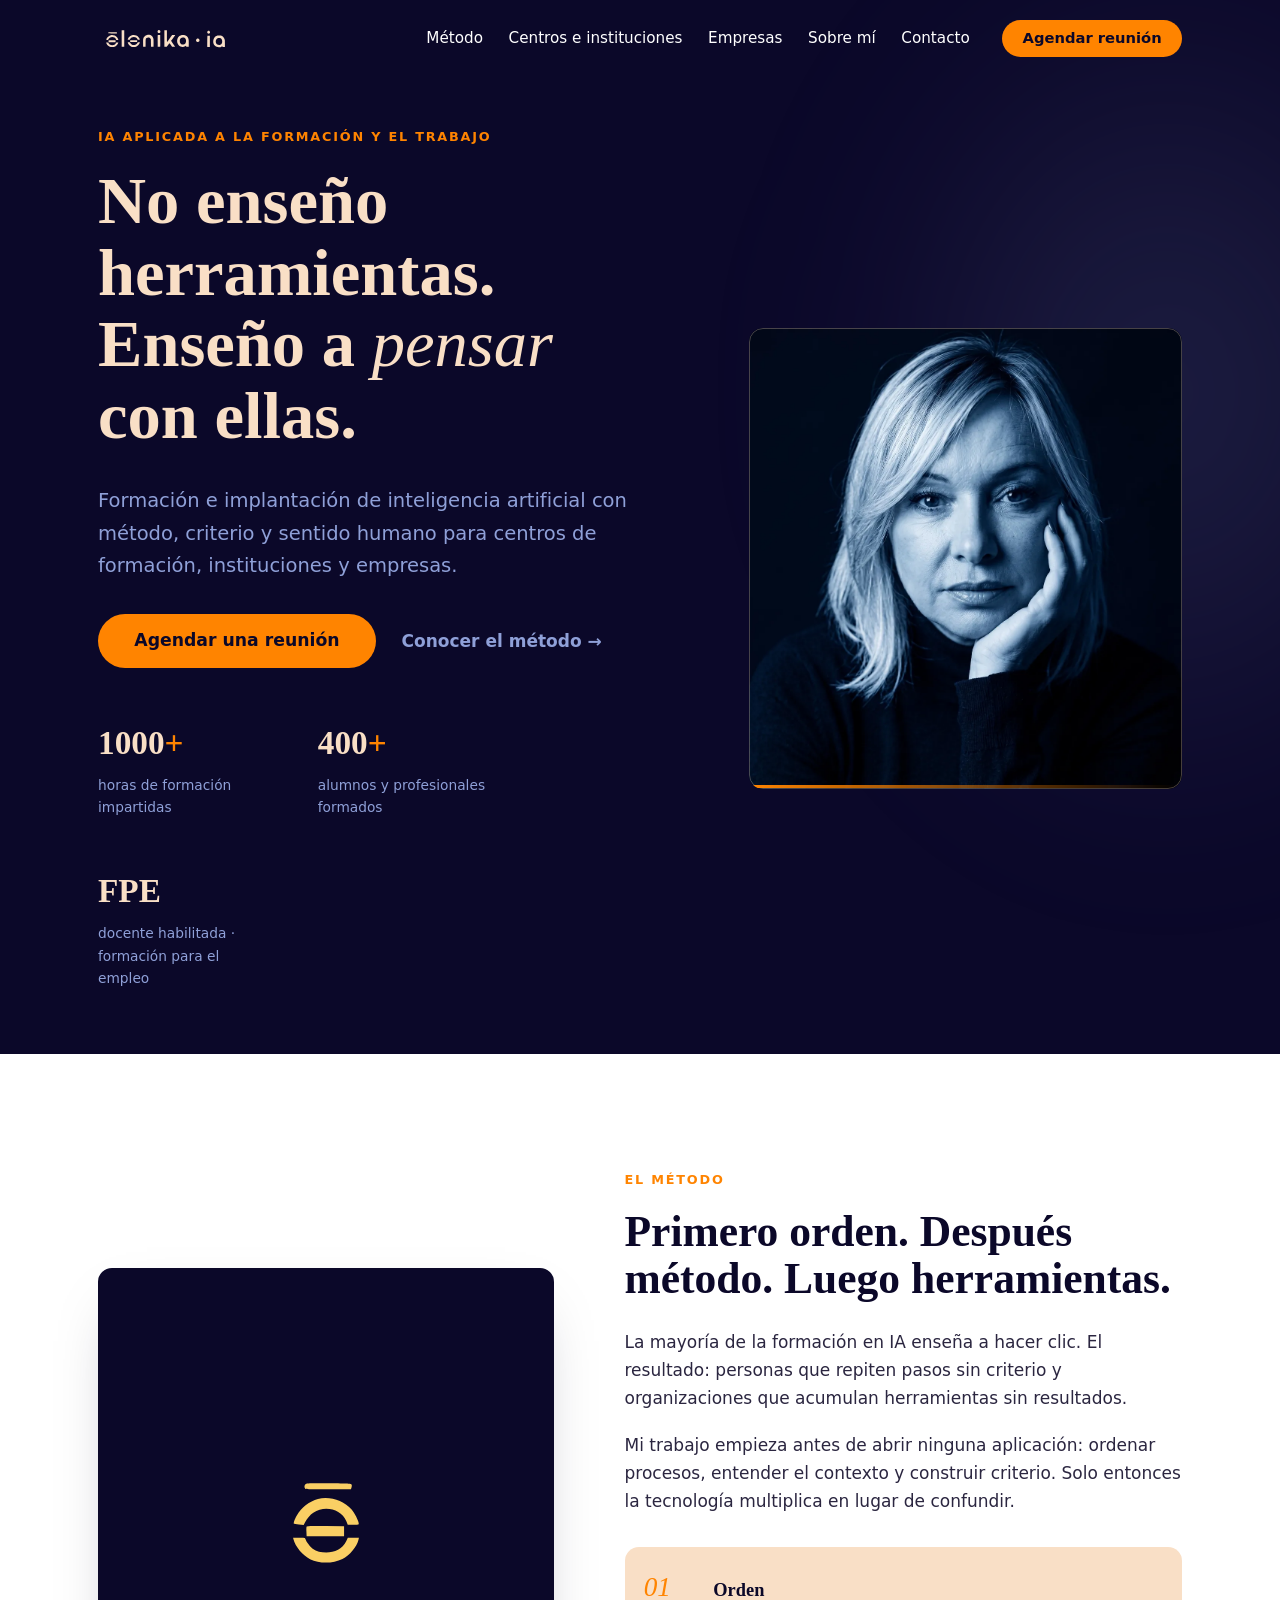
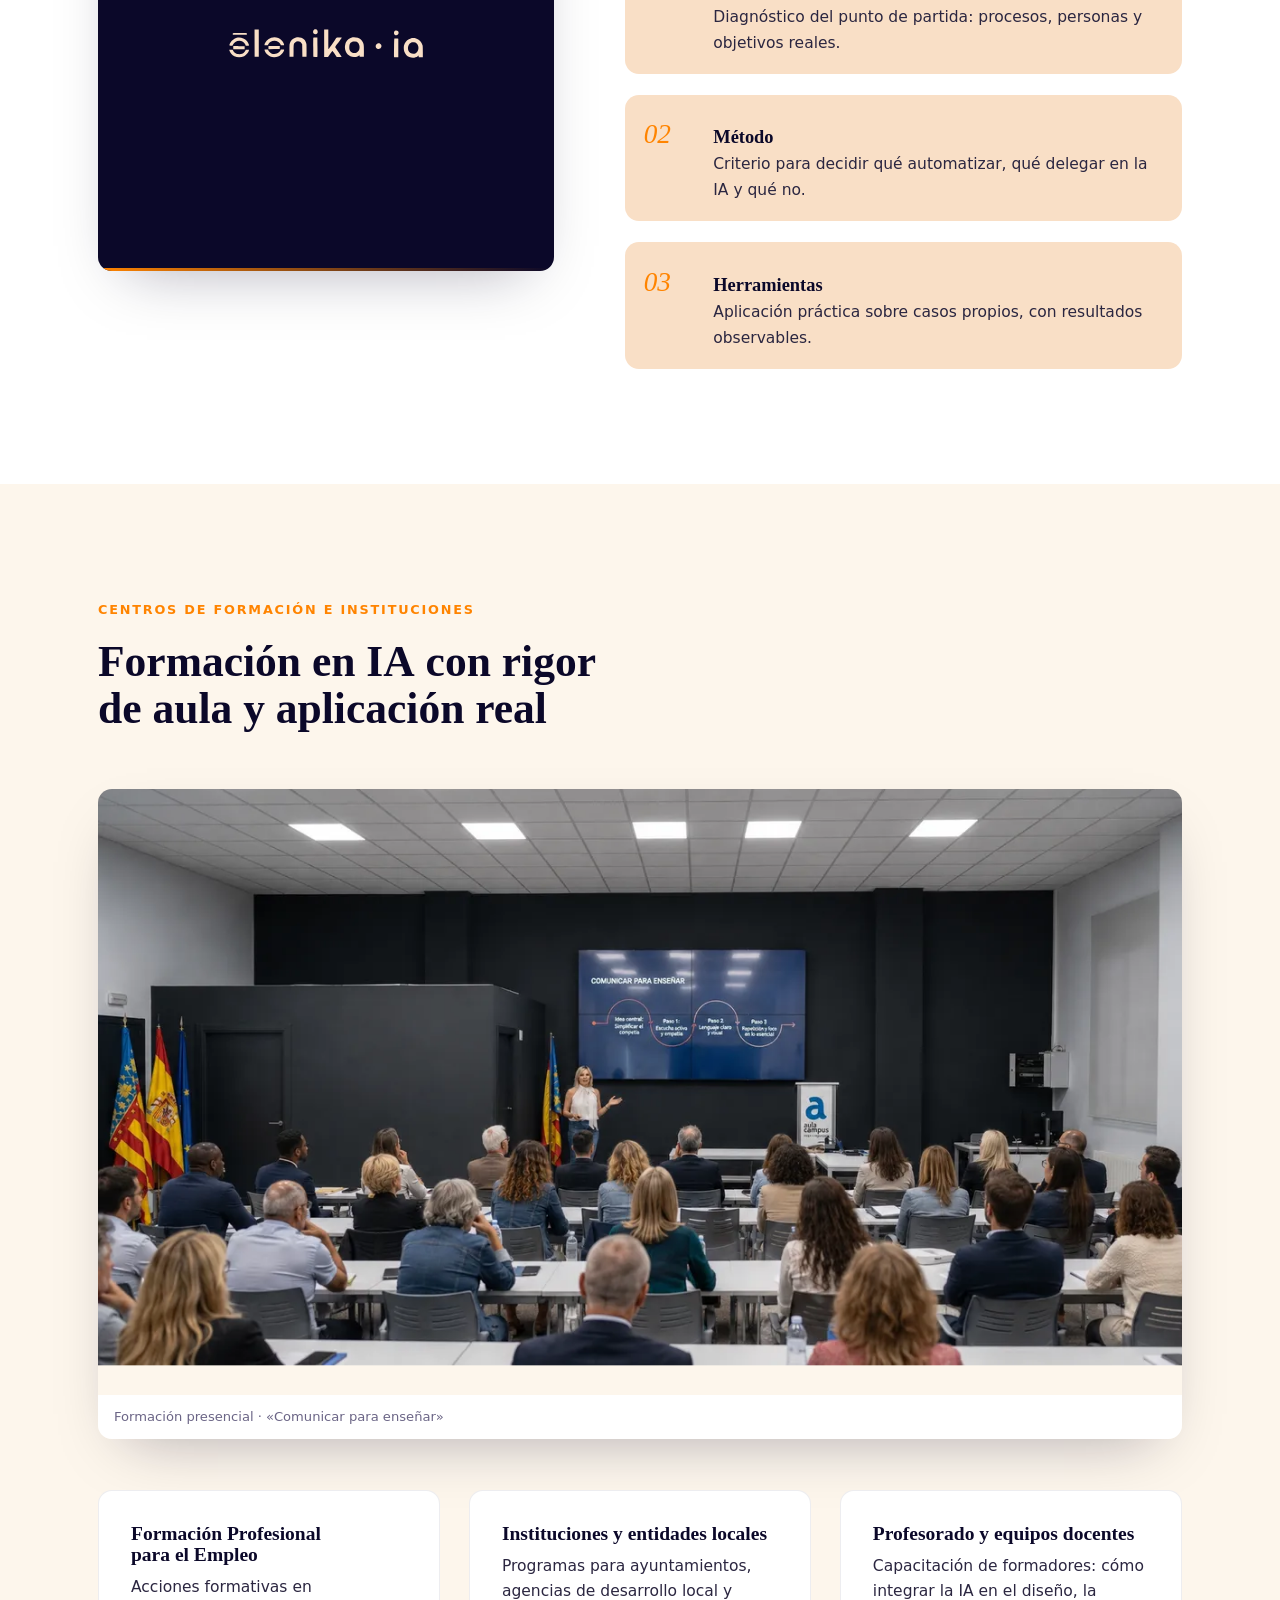
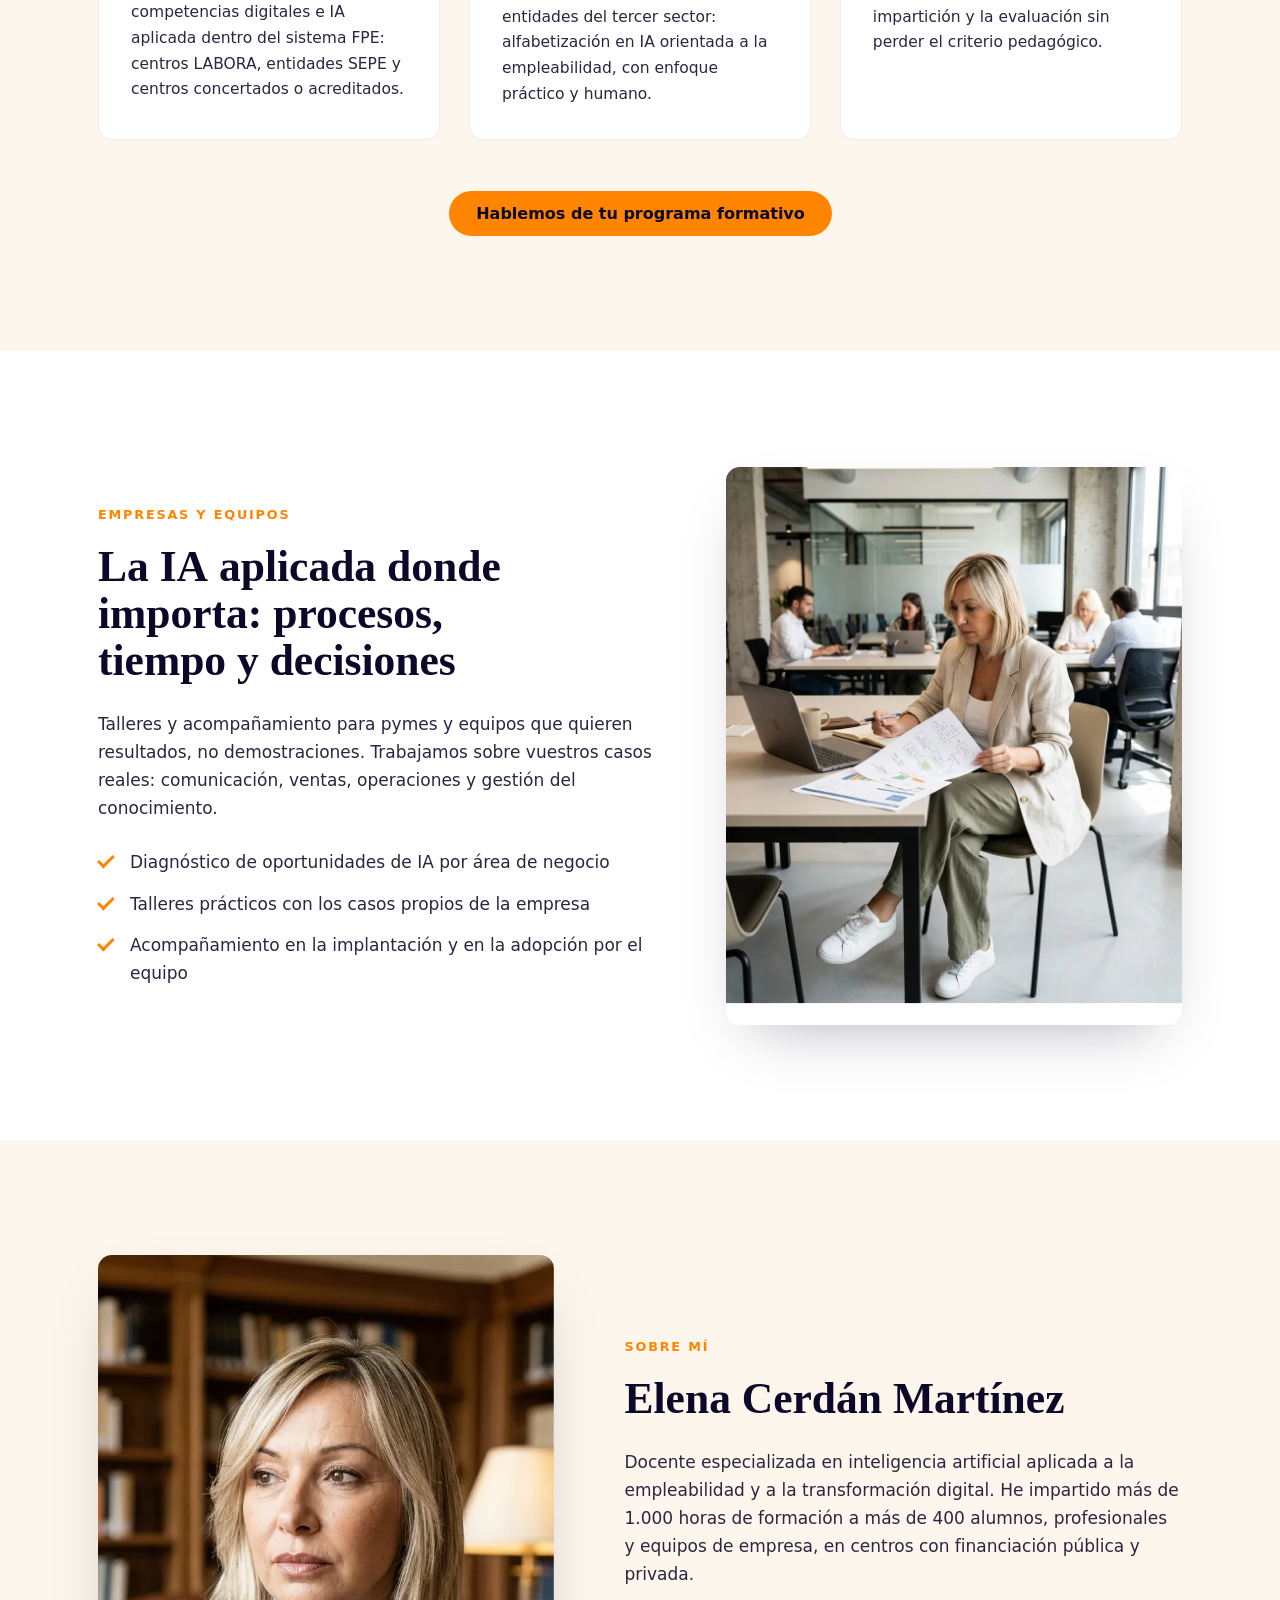
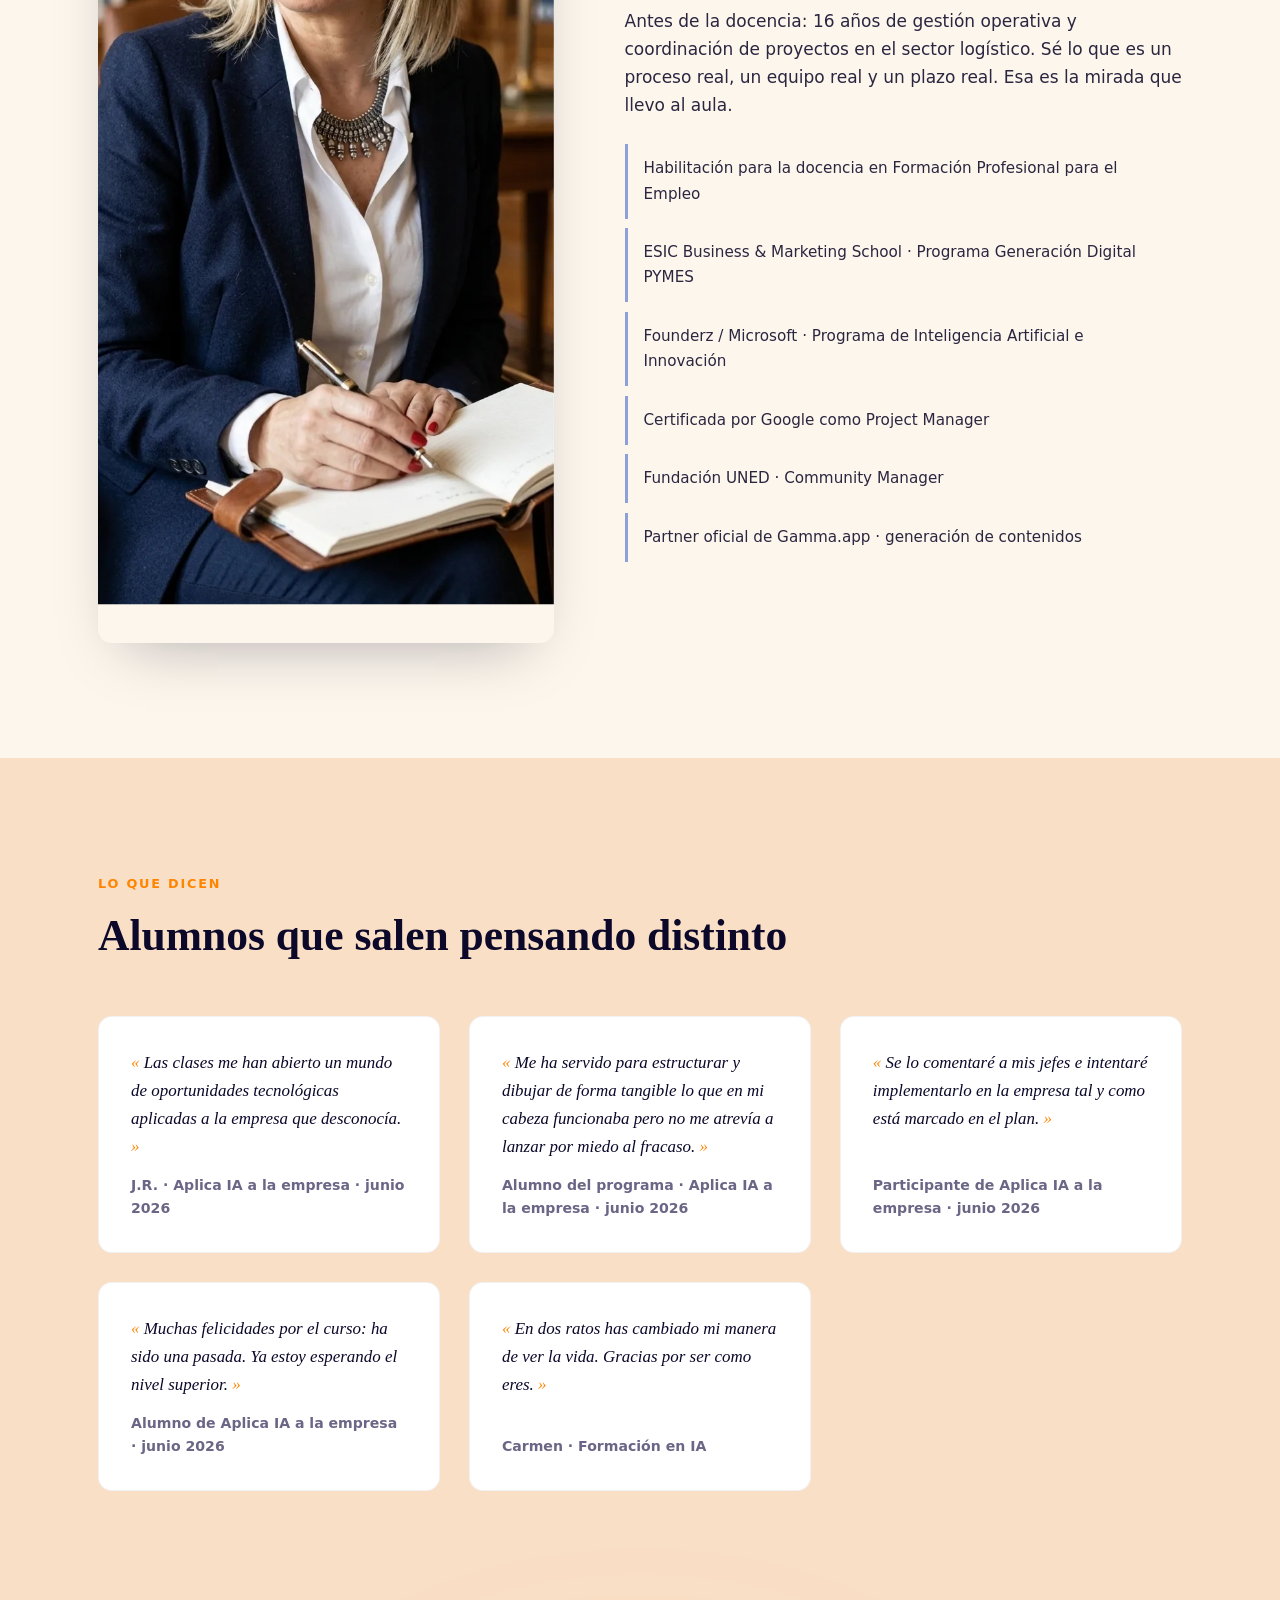
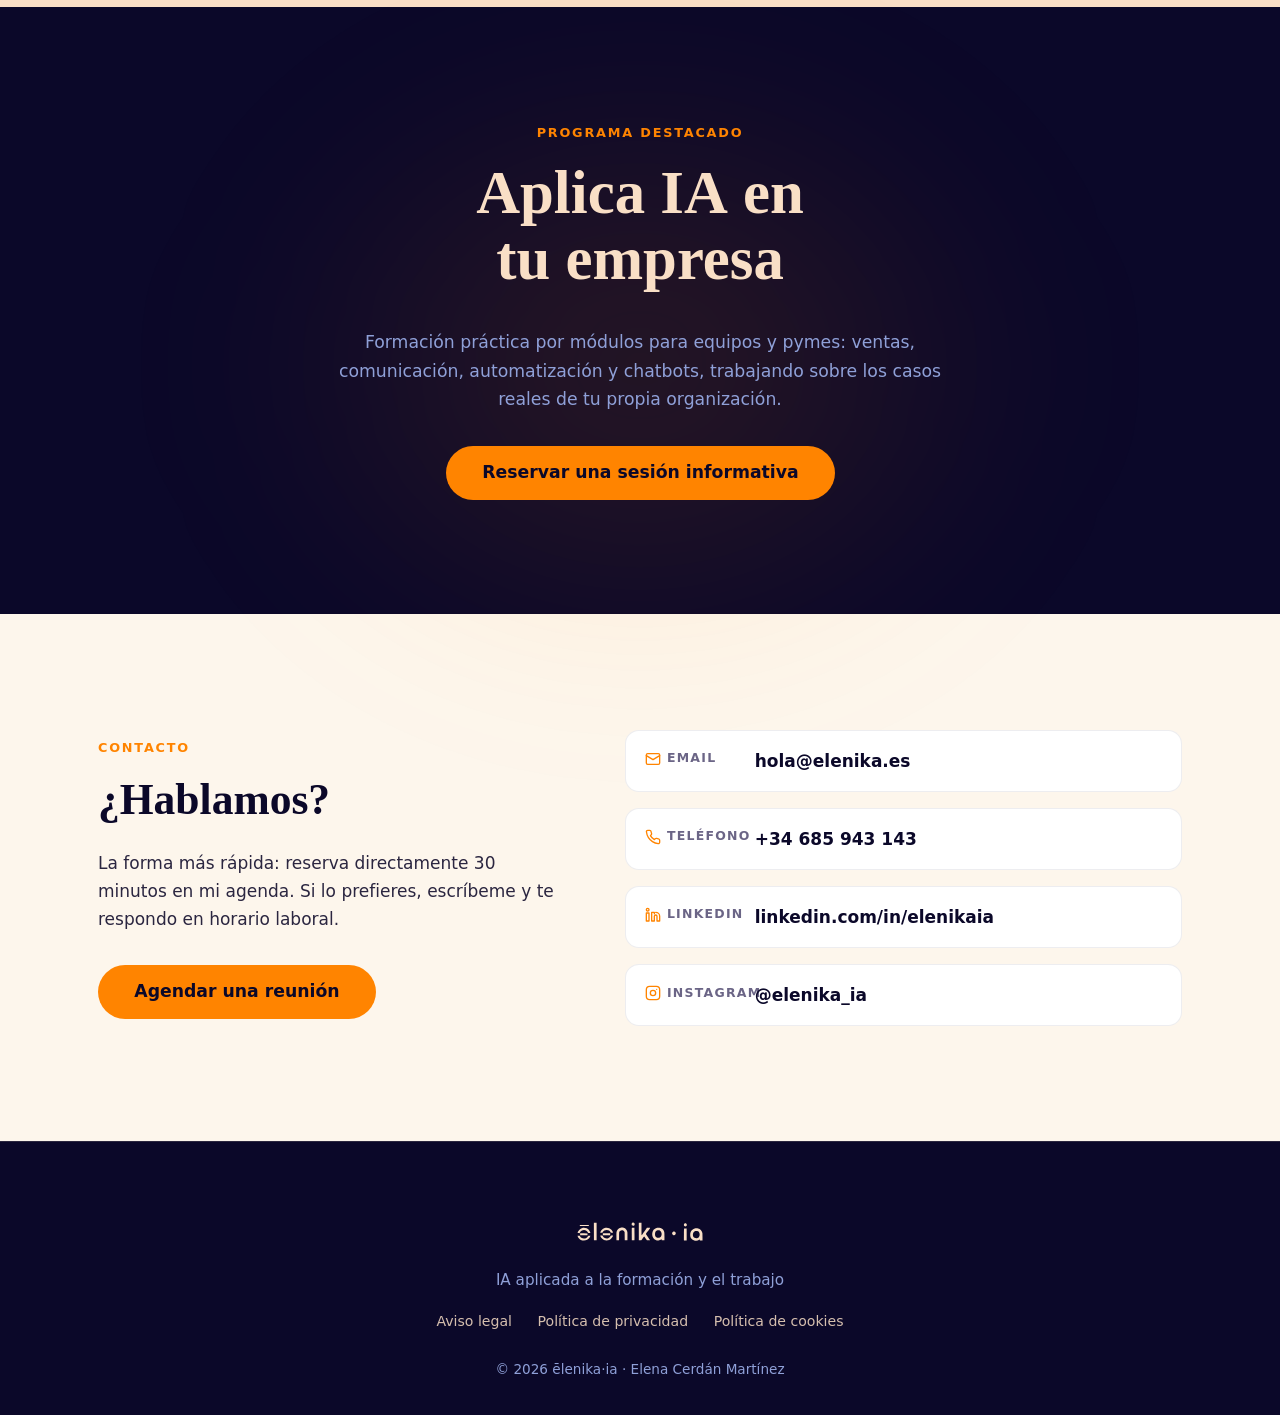
==== index.html @ e146d29f "Web ēlenika·ia v1.0 — one-page + legales, lista para GitHub Pages Co-Authored-By: Claude Fable 5 <no" ====
<!DOCTYPE html>
<html lang="es">
<head>
  <meta charset="UTF-8">
  <meta name="viewport" content="width=device-width, initial-scale=1.0">
  <title>ēlenika·ia · IA aplicada a la formación y el trabajo</title>
  <meta name="description" content="No enseño herramientas. Enseño a pensar con ellas. Formación e implantación de inteligencia artificial para centros de formación, instituciones y empresas. Elena Cerdán Martínez: +1.000 horas impartidas, +400 alumnos.">
  <link rel="icon" type="image/svg+xml" href="assets/img/favicon.svg">
  <link rel="stylesheet" href="styles.css?v=20260707">
  <meta property="og:title" content="ēlenika·ia · IA aplicada a la formación y el trabajo">
  <meta property="og:description" content="No enseño herramientas. Enseño a pensar con ellas. Formación en IA para centros, instituciones y empresas.">
  <meta property="og:type" content="website">
  <meta property="og:url" content="https://elenika.es/">
  <meta property="og:image" content="https://elenika.es/assets/img/elenika10.webp">
  <meta property="og:locale" content="es_ES">
</head>
<body>

  <!-- Splash -->
  <div class="splash" data-splash aria-hidden="true">
    <img src="assets/img/favicon.svg" alt="" class="splash-mark" width="72" height="72">
  </div>

  <!-- Nav -->
  <header class="nav" data-nav>
    <div class="nav-inner">
      <a href="#inicio" class="nav-logo" aria-label="ēlenika·ia — inicio">
        <img src="assets/img/logo_digital_sin_tagline.svg" alt="ēlenika·ia" class="nav-logo-dark" width="146" height="37">
        <img src="assets/img/logo_premium_sin_tagline.svg" alt="" class="nav-logo-light" width="146" height="37" aria-hidden="true">
      </a>
      <nav class="nav-links" data-nav-links aria-label="Navegación principal">
        <a href="#metodo">Método</a>
        <a href="#centros">Centros e instituciones</a>
        <a href="#empresas">Empresas</a>
        <a href="#sobre-mi">Sobre mí</a>
        <a href="#contacto">Contacto</a>
      </nav>
      <a href="https://calendly.com/hola-elenika/30min" target="_blank" rel="noopener" class="btn btn-primary nav-cta" data-magnetic>Agendar reunión</a>
      <button class="nav-burger" data-burger aria-label="Abrir menú" aria-expanded="false">
        <span></span><span></span>
      </button>
    </div>
  </header>

  <main id="inicio">

    <!-- ============ HERO ============ -->
    <section class="hero" data-theme-dark>
      <div class="hero-inner">
        <div class="hero-copy">
          <p class="kicker reveal">IA aplicada a la formación y el trabajo</p>
          <h1 class="hero-title" data-split="words">No enseño herramientas.<br>Enseño a <em>pensar</em> con ellas.</h1>
          <p class="hero-sub reveal">Formación e implantación de inteligencia artificial con método, criterio y sentido humano para centros de formación, instituciones y empresas.</p>
          <div class="hero-actions reveal">
            <a href="https://calendly.com/hola-elenika/30min" target="_blank" rel="noopener" class="btn btn-primary btn-lg" data-magnetic>Agendar una reunión</a>
            <a href="#metodo" class="link-arrow">Conocer el método</a>
          </div>
          <dl class="hero-stats reveal">
            <div><dt data-count="1000">0</dt><dd>horas de formación impartidas</dd></div>
            <div><dt data-count="400">0</dt><dd>alumnos y profesionales formados</dd></div>
            <div><dt>FPE</dt><dd>docente habilitada · formación para el empleo</dd></div>
          </dl>
        </div>
        <figure class="hero-figure" data-parallax="0.12">
          <img src="assets/img/elenika10.webp" alt="Elena Cerdán Martínez, docente de inteligencia artificial aplicada" width="1200" height="1276" fetchpriority="high">
          <span class="hero-ring" aria-hidden="true"></span>
        </figure>
      </div>
    </section>

    <!-- ============ MÉTODO ============ -->
    <section class="section section-metodo" id="metodo">
      <div class="container grid-2">
        <figure class="figure-editorial brand-panel reveal" aria-hidden="true">
          <img src="assets/img/favicon.svg" alt="" class="brand-panel-mark" width="120" height="120" loading="lazy">
          <img src="assets/img/logo_premium_sin_tagline.svg" alt="" class="brand-panel-logo" width="220" height="55" loading="lazy">
        </figure>
        <div class="section-copy">
          <p class="kicker reveal">El método</p>
          <h2 class="reveal" data-split="words">Primero orden. Después método. Luego herramientas.</h2>
          <p class="reveal">La mayoría de la formación en IA enseña a hacer clic. El resultado: personas que repiten pasos sin criterio y organizaciones que acumulan herramientas sin resultados.</p>
          <p class="reveal">Mi trabajo empieza antes de abrir ninguna aplicación: ordenar procesos, entender el contexto y construir criterio. Solo entonces la tecnología multiplica en lugar de confundir.</p>
          <ol class="metodo-steps">
            <li class="reveal"><strong>Orden</strong><span>Diagnóstico del punto de partida: procesos, personas y objetivos reales.</span></li>
            <li class="reveal"><strong>Método</strong><span>Criterio para decidir qué automatizar, qué delegar en la IA y qué no.</span></li>
            <li class="reveal"><strong>Herramientas</strong><span>Aplicación práctica sobre casos propios, con resultados observables.</span></li>
          </ol>
        </div>
      </div>
    </section>

    <!-- ============ CENTROS E INSTITUCIONES ============ -->
    <section class="section section-centros" id="centros">
      <div class="container">
        <div class="section-head">
          <p class="kicker reveal">Centros de formación e instituciones</p>
          <h2 class="reveal" data-split="words">Formación en IA con rigor de aula y aplicación real</h2>
        </div>
        <figure class="figure-wide reveal" data-parallax="0.1">
          <img src="assets/img/elenika11.webp" alt="Elena Cerdán impartiendo la sesión «Comunicar para enseñar» ante un grupo de profesionales en el aula" width="1200" height="670" loading="lazy">
          <figcaption>Formación presencial · «Comunicar para enseñar»</figcaption>
        </figure>
        <div class="cards-3">
          <article class="card reveal">
            <h3>Formación Profesional para el Empleo</h3>
            <p>Acciones formativas en competencias digitales e IA aplicada dentro del sistema FPE: centros LABORA, entidades SEPE y centros concertados o acreditados.</p>
          </article>
          <article class="card reveal">
            <h3>Instituciones y entidades locales</h3>
            <p>Programas para ayuntamientos, agencias de desarrollo local y entidades del tercer sector: alfabetización en IA orientada a la empleabilidad, con enfoque práctico y humano.</p>
          </article>
          <article class="card reveal">
            <h3>Profesorado y equipos docentes</h3>
            <p>Capacitación de formadores: cómo integrar la IA en el diseño, la impartición y la evaluación sin perder el criterio pedagógico.</p>
          </article>
        </div>
        <p class="section-cta reveal"><a href="https://calendly.com/hola-elenika/30min" target="_blank" rel="noopener" class="btn btn-primary" data-magnetic>Hablemos de tu programa formativo</a></p>
      </div>
    </section>

    <!-- ============ EMPRESAS ============ -->
    <section class="section section-empresas" id="empresas">
      <div class="container grid-2 grid-2--reverse">
        <figure class="figure-editorial reveal" data-parallax="0.08">
          <img src="assets/img/elenika9.webp" alt="Elena revisando diagramas de procesos en un espacio de trabajo compartido" width="928" height="1136" loading="lazy">
        </figure>
        <div class="section-copy">
          <p class="kicker reveal">Empresas y equipos</p>
          <h2 class="reveal" data-split="words">La IA aplicada donde importa: procesos, tiempo y decisiones</h2>
          <p class="reveal">Talleres y acompañamiento para pymes y equipos que quieren resultados, no demostraciones. Trabajamos sobre vuestros casos reales: comunicación, ventas, operaciones y gestión del conocimiento.</p>
          <ul class="checklist">
            <li class="reveal">Diagnóstico de oportunidades de IA por área de negocio</li>
            <li class="reveal">Talleres prácticos con los casos propios de la empresa</li>
            <li class="reveal">Acompañamiento en la implantación y en la adopción por el equipo</li>
          </ul>
        </div>
      </div>
    </section>

    <!-- ============ SOBRE MÍ ============ -->
    <section class="section section-sobre" id="sobre-mi">
      <div class="container grid-2">
        <figure class="figure-editorial reveal" data-parallax="0.08">
          <img src="assets/img/elenika7.webp" alt="Retrato de Elena Cerdán Martínez" width="704" height="1524" loading="lazy">
        </figure>
        <div class="section-copy">
          <p class="kicker reveal">Sobre mí</p>
          <h2 class="reveal" data-split="words">Elena Cerdán Martínez</h2>
          <p class="reveal">Docente especializada en inteligencia artificial aplicada a la empleabilidad y a la transformación digital. He impartido más de 1.000 horas de formación a más de 400 alumnos, profesionales y equipos de empresa, en centros con financiación pública y privada.</p>
          <p class="reveal">Antes de la docencia: 16 años de gestión operativa y coordinación de proyectos en el sector logístico. Sé lo que es un proceso real, un equipo real y un plazo real. Esa es la mirada que llevo al aula.</p>
          <ul class="credentials">
            <li class="reveal">Habilitación para la docencia en Formación Profesional para el Empleo</li>
            <li class="reveal">ESIC Business & Marketing School · Programa Generación Digital PYMES</li>
            <li class="reveal">Founderz / Microsoft · Programa de Inteligencia Artificial e Innovación</li>
            <li class="reveal">Certificada por Google como Project Manager</li>
            <li class="reveal">Fundación UNED · Community Manager</li>
            <li class="reveal">Partner oficial de Gamma.app · generación de contenidos</li>
          </ul>
        </div>
      </div>
    </section>

    <!-- ============ TESTIMONIOS ============ -->
    <section class="section section-testimonios" id="testimonios">
      <div class="container">
        <div class="section-head">
          <p class="kicker reveal">Lo que dicen</p>
          <h2 class="reveal" data-split="words">Alumnos que salen pensando distinto</h2>
        </div>
        <div class="cards-3 testimonios">
          <blockquote class="card testimonio reveal">
            <p>Las clases me han abierto un mundo de oportunidades tecnológicas aplicadas a la empresa que desconocía.</p>
            <footer>J.R. · Aplica IA a la empresa · junio 2026</footer>
          </blockquote>
          <blockquote class="card testimonio reveal">
            <p>Me ha servido para estructurar y dibujar de forma tangible lo que en mi cabeza funcionaba pero no me atrevía a lanzar por miedo al fracaso.</p>
            <footer>Alumno del programa · Aplica IA a la empresa · junio 2026</footer>
          </blockquote>
          <blockquote class="card testimonio reveal">
            <p>Se lo comentaré a mis jefes e intentaré implementarlo en la empresa tal y como está marcado en el plan.</p>
            <footer>Participante de Aplica IA a la empresa · junio 2026</footer>
          </blockquote>
          <blockquote class="card testimonio reveal">
            <p>Muchas felicidades por el curso: ha sido una pasada. Ya estoy esperando el nivel superior.</p>
            <footer>Alumno de Aplica IA a la empresa · junio 2026</footer>
          </blockquote>
          <blockquote class="card testimonio reveal">
            <p>En dos ratos has cambiado mi manera de ver la vida. Gracias por ser como eres.</p>
            <footer>Carmen · Formación en IA</footer>
          </blockquote>
        </div>
      </div>
    </section>

    <!-- ============ PROGRAMA DESTACADO ============ -->
    <section class="section section-programa" data-theme-dark id="programa">
      <div class="container">
        <p class="kicker reveal">Programa destacado</p>
        <h2 class="programa-title reveal" data-split="words">Aplica IA en tu empresa</h2>
        <p class="programa-sub reveal">Formación práctica por módulos para equipos y pymes: ventas, comunicación, automatización y chatbots, trabajando sobre los casos reales de tu propia organización.</p>
        <div class="hero-actions reveal">
          <a href="https://calendly.com/hola-elenika/30min" target="_blank" rel="noopener" class="btn btn-primary btn-lg" data-magnetic>Reservar una sesión informativa</a>
        </div>
      </div>
    </section>

    <!-- ============ CONTACTO ============ -->
    <section class="section section-contacto" id="contacto">
      <div class="container grid-2">
        <div class="section-copy">
          <p class="kicker reveal">Contacto</p>
          <h2 class="reveal" data-split="words">¿Hablamos?</h2>
          <p class="reveal">La forma más rápida: reserva directamente 30 minutos en mi agenda. Si lo prefieres, escríbeme y te respondo en horario laboral.</p>
          <div class="hero-actions reveal">
            <a href="https://calendly.com/hola-elenika/30min" target="_blank" rel="noopener" class="btn btn-primary btn-lg" data-magnetic>Agendar una reunión</a>
          </div>
        </div>
        <ul class="contact-list">
          <li class="reveal"><span><svg aria-hidden="true" viewBox="0 0 24 24" width="16" height="16" fill="none" stroke="currentColor" stroke-width="2" stroke-linecap="round" stroke-linejoin="round"><rect x="2" y="4" width="20" height="16" rx="2"/><path d="m22 7-10 6L2 7"/></svg>Email</span><a href="mailto:hola@elenika.es">hola@elenika.es</a></li>
          <li class="reveal"><span><svg aria-hidden="true" viewBox="0 0 24 24" width="16" height="16" fill="none" stroke="currentColor" stroke-width="2" stroke-linecap="round" stroke-linejoin="round"><path d="M22 16.92v3a2 2 0 0 1-2.18 2 19.79 19.79 0 0 1-8.63-3.07 19.5 19.5 0 0 1-6-6 19.79 19.79 0 0 1-3.07-8.67A2 2 0 0 1 4.11 2h3a2 2 0 0 1 2 1.72c.13.96.36 1.9.7 2.81a2 2 0 0 1-.45 2.11L8.09 9.91a16 16 0 0 0 6 6l1.27-1.27a2 2 0 0 1 2.11-.45c.91.34 1.85.57 2.81.7A2 2 0 0 1 22 16.92z"/></svg>Teléfono</span><a href="tel:+34685943143">+34 685 943 143</a></li>
          <li class="reveal"><span><svg aria-hidden="true" viewBox="0 0 24 24" width="16" height="16" fill="none" stroke="currentColor" stroke-width="2" stroke-linecap="round" stroke-linejoin="round"><path d="M16 8a6 6 0 0 1 6 6v7h-4v-7a2 2 0 0 0-4 0v7h-4V8h4v2"/><rect x="2" y="9" width="4" height="12"/><circle cx="4" cy="4" r="2"/></svg>LinkedIn</span><a href="https://www.linkedin.com/in/elenikaia" target="_blank" rel="noopener">linkedin.com/in/elenikaia</a></li>
          <li class="reveal"><span><svg aria-hidden="true" viewBox="0 0 24 24" width="16" height="16" fill="none" stroke="currentColor" stroke-width="2" stroke-linecap="round" stroke-linejoin="round"><rect x="2" y="2" width="20" height="20" rx="5"/><circle cx="12" cy="12" r="4"/><line x1="17.5" y1="6.5" x2="17.5" y2="6.5"/></svg>Instagram</span><a href="https://www.instagram.com/elenika_ia" target="_blank" rel="noopener">@elenika_ia</a></li>
        </ul>
      </div>
    </section>

  </main>

  <!-- Footer -->
  <footer class="footer" data-theme-dark>
    <div class="container footer-inner">
      <img src="assets/img/logo_premium_sin_tagline.svg" alt="ēlenika·ia" width="160" height="40" loading="lazy">
      <p class="footer-tagline">IA aplicada a la formación y el trabajo</p>
      <nav class="footer-legal" aria-label="Enlaces legales">
        <a href="legal/aviso-legal.html">Aviso legal</a>
        <a href="legal/privacidad.html">Política de privacidad</a>
        <a href="legal/cookies.html">Política de cookies</a>
      </nav>
      <p class="footer-copy">© 2026 ēlenika·ia · Elena Cerdán Martínez</p>
    </div>
  </footer>

  <script defer src="lib/gsap.min.js?v=20260707"></script>
  <script defer src="lib/ScrollTrigger.min.js?v=20260707"></script>
  <script defer src="main.js?v=20260707"></script>
</body>
</html>
---- styles.css ----
/* ============================================================
   ēlenika·ia — elenika.es
   Identidad según Manual de identidad visual v1.0 (julio 2026)
   ============================================================ */

/* ---------- Fuentes autoalojadas ---------- */
@font-face {
  font-family: "Fraunces";
  src: url("assets/fonts/fraunces.woff2") format("woff2");
  font-weight: 300 700;
  font-style: normal;
  font-display: swap;
}
@font-face {
  font-family: "Fraunces";
  src: url("assets/fonts/fraunces-italic.woff2") format("woff2");
  font-weight: 300 700;
  font-style: italic;
  font-display: swap;
}
@font-face {
  font-family: "DM Sans";
  src: url("assets/fonts/dmsans.woff2") format("woff2");
  font-weight: 400 700;
  font-style: normal;
  font-display: swap;
}
@font-face {
  font-family: "DM Sans";
  src: url("assets/fonts/dmsans-italic.woff2") format("woff2");
  font-weight: 400 500;
  font-style: italic;
  font-display: swap;
}

/* ---------- Tokens de marca ---------- */
:root {
  --naranja: #FF8400;
  --vista-bleu: #8FA0D8;
  --amande: #F9DFC6;
  --bleu-oxford: #0B0829;
  --blanco: #FFFFFF;

  /* Neutros derivados (tema claro — mismos que documentos Word) */
  --bg: #FDF6EC;
  --bg-card: #FFFFFF;
  --ink: #0B0829;
  --text: #2B2640;
  --text-2: #6B6586;

  --font-display: "Fraunces", Georgia, serif;
  --font-body: "DM Sans", Calibri, system-ui, sans-serif;

  --nav-h: 78px;
  --radius: 14px;
  --ease-out: cubic-bezier(0.22, 1, 0.36, 1);
  --container: 1180px;
}

[data-theme-dark] {
  --bg: var(--bleu-oxford);
  --bg-card: #14103a;
  --ink: var(--amande);
  --text: var(--blanco);
  --text-2: var(--vista-bleu);
}

/* ---------- Base ---------- */
*, *::before, *::after { box-sizing: border-box; }

html {
  overflow-x: clip;
  scroll-behavior: smooth;
  scroll-padding-top: calc(var(--nav-h) + 12px);
}
@media (prefers-reduced-motion: reduce) {
  html { scroll-behavior: auto; }
}

body {
  margin: 0;
  overflow-x: clip;
  background: var(--bg);
  color: var(--text);
  font-family: var(--font-body);
  font-size: 1.0625rem;
  line-height: 1.65;
  -webkit-font-smoothing: antialiased;
}

img { max-width: 100%; height: auto; display: block; }

h1, h2, h3 {
  font-family: var(--font-display);
  font-optical-sizing: auto;
  color: var(--ink);
  font-weight: 560;
  line-height: 1.08;
  margin: 0 0 0.6em;
  text-wrap: balance;
}
h1 em, h2 em { font-style: italic; font-weight: 540; }

p { margin: 0 0 1.1em; }
a { color: var(--naranja); text-decoration: none; }
a:hover { text-decoration: underline; text-underline-offset: 3px; }

.container {
  max-width: var(--container);
  margin-inline: auto;
  padding-inline: clamp(1.25rem, 4vw, 3rem);
}

/* ---------- Splash ---------- */
.splash {
  position: fixed; inset: 0; z-index: 200;
  display: grid; place-items: center;
  background: var(--bleu-oxford);
  transition: opacity 0.7s var(--ease-out), clip-path 0.9s var(--ease-out);
  clip-path: inset(0 0 0 0);
  /* Red de seguridad: se oculta sola a los 4,5 s aunque falle el JS */
  animation: splashSafety 0.01s 4.5s forwards;
}
.splash-mark {
  width: 72px; height: 72px;
  animation: splashPulse 1.6s var(--ease-out) infinite alternate;
  filter: invert(92%) sepia(14%) saturate(628%) hue-rotate(322deg) brightness(103%) contrast(96%);
}
.splash.is-out { opacity: 0; pointer-events: none; clip-path: inset(0 0 100% 0); }
@keyframes splashSafety { to { opacity: 0; pointer-events: none; clip-path: inset(0 0 100% 0); } }
@keyframes splashPulse { from { transform: scale(1); opacity: 0.85; } to { transform: scale(1.08); opacity: 1; } }

/* ---------- Nav ---------- */
.nav {
  position: fixed; top: 0; left: 0; right: 0; z-index: 100;
  height: var(--nav-h);
  background: rgba(253, 246, 236, 0.92);
  backdrop-filter: blur(14px);
  -webkit-backdrop-filter: blur(14px);
  border-bottom: 1px solid rgba(11, 8, 41, 0.08);
  transition: background 0.35s var(--ease-out), border-color 0.35s var(--ease-out);
}
.nav-inner {
  max-width: var(--container);
  margin-inline: auto;
  height: 100%;
  padding-inline: clamp(1.25rem, 4vw, 3rem);
  display: flex; align-items: center; gap: 2rem;
}
.nav-logo { display: inline-flex; align-items: center; }
.nav-logo img { height: 34px; width: auto; }
.nav-logo-light { display: none; }

/* Sobre el hero oscuro (solo cuando JS confirma posición) */
.nav.nav--overhero {
  background: transparent;
  border-bottom-color: transparent;
  backdrop-filter: none;
  -webkit-backdrop-filter: none;
}
.nav.nav--overhero .nav-logo-dark { display: none; }
.nav.nav--overhero .nav-logo-light { display: block; }
.nav.nav--overhero .nav-links a { color: var(--blanco); }

.nav-links { display: flex; gap: 1.6rem; margin-left: auto; }
.nav-links a {
  color: var(--bleu-oxford);
  font-weight: 500; font-size: 0.95rem;
  transition: color 0.25s;
}
.nav-links a:hover { color: var(--naranja); text-decoration: none; }

.nav-burger { display: none; }

/* ---------- Botones ---------- */
.btn {
  display: inline-flex; align-items: center; justify-content: center;
  padding: 0.85em 1.7em;
  border-radius: 999px;
  font-family: var(--font-body);
  font-weight: 600; font-size: 1rem;
  line-height: 1.1;
  transition: transform 0.3s var(--ease-out), box-shadow 0.3s var(--ease-out), background 0.25s;
  will-change: transform;
}
.btn-primary {
  background: var(--naranja);
  color: var(--bleu-oxford);
}
.btn-primary:hover {
  text-decoration: none;
  box-shadow: 0 10px 30px -8px rgba(255, 132, 0, 0.55);
  transform: translateY(-2px);
}
.btn-lg { padding: 1em 2.1em; font-size: 1.08rem; }
.nav-cta { font-size: 0.92rem; padding: 0.7em 1.4em; }

.link-arrow {
  font-weight: 600;
  color: var(--text-2);
  position: relative;
}
.link-arrow::after { content: " →"; transition: margin-left 0.25s var(--ease-out); }
.link-arrow:hover { color: var(--naranja); text-decoration: none; }
.link-arrow:hover::after { margin-left: 5px; }

/* ---------- Kicker ---------- */
.kicker {
  font-size: 0.8rem;
  font-weight: 700;
  letter-spacing: 0.14em;
  text-transform: uppercase;
  color: var(--naranja);
  margin-bottom: 1.1rem;
}

/* ---------- Hero ---------- */
.hero {
  background: var(--bg);
  color: var(--text);
  min-height: 100vh;
  min-height: 100svh;
  display: flex; align-items: center;
  padding: calc(var(--nav-h) + 3rem) 0 4rem;
  position: relative;
}
.hero::before {
  /* halo cálido sutil, extendido más allá de los límites */
  content: "";
  position: absolute;
  inset: -30% -20% -30% 30%;
  background: radial-gradient(42% 38% at 68% 42%, rgba(143, 160, 216, 0.16), transparent 72%);
  filter: blur(90px);
  pointer-events: none;
}
.hero-inner {
  max-width: var(--container);
  margin-inline: auto;
  padding-inline: clamp(1.25rem, 4vw, 3rem);
  display: grid;
  grid-template-columns: 1.15fr 0.85fr;
  gap: clamp(2rem, 5vw, 4.5rem);
  align-items: center;
  position: relative;
}
.hero-title {
  font-size: clamp(2.3rem, 5.2vw, 4.3rem);
  max-width: 16ch;
  margin-bottom: 0.5em;
}
.hero-sub {
  font-size: clamp(1.05rem, 1.6vw, 1.22rem);
  color: var(--text-2);
  max-width: 46ch;
}
.hero-actions {
  display: flex; align-items: center; gap: 1.6rem;
  margin-top: 2rem;
  flex-wrap: wrap;
}
.hero-stats {
  display: flex; gap: clamp(1.4rem, 3.5vw, 3rem);
  margin: 3rem 0 0; padding: 0;
  flex-wrap: wrap;
}
.hero-stats div { min-width: 120px; }
.hero-stats dt {
  font-family: var(--font-display);
  font-size: clamp(1.7rem, 2.6vw, 2.3rem);
  font-weight: 600;
  color: var(--ink);
}
.hero-stats dt[data-count]::after { content: "+"; color: var(--naranja); }
.hero-stats dd {
  margin: 0.2rem 0 0;
  font-size: 0.86rem;
  color: var(--text-2);
  max-width: 20ch;
}
.hero-figure {
  position: relative;
  margin: 0;
  border-radius: var(--radius);
  overflow: hidden;
}
.hero-figure img {
  width: 100%;
  aspect-ratio: 1200 / 1276;
  object-fit: cover;
  transform: scale(1.04);
}
.hero-ring {
  position: absolute; inset: 0;
  border: 1px solid rgba(249, 223, 198, 0.28);
  border-radius: var(--radius);
  pointer-events: none;
}
.hero-ring::after {
  content: "";
  position: absolute;
  left: 0; right: 0; bottom: 0;
  height: 3px;
  background: linear-gradient(90deg, var(--naranja), rgba(255, 132, 0, 0));
}

/* ---------- Secciones ---------- */
.section { padding: clamp(4.5rem, 9vw, 7.5rem) 0; position: relative; }

.section-head { max-width: 720px; margin-bottom: clamp(2.2rem, 5vw, 3.6rem); }
.section-head h2, .section-copy h2 { font-size: clamp(1.85rem, 3.4vw, 2.9rem); }

.grid-2 {
  display: grid;
  grid-template-columns: 0.9fr 1.1fr;
  gap: clamp(2.2rem, 5.5vw, 5rem);
  align-items: center;
}
.grid-2--reverse { grid-template-columns: 1.1fr 0.9fr; }
.grid-2--reverse .figure-editorial { order: 2; }

.figure-editorial {
  margin: 0;
  border-radius: var(--radius);
  overflow: hidden;
  box-shadow: 0 24px 60px -28px rgba(11, 8, 41, 0.35);
}
.figure-editorial img { width: 100%; object-fit: cover; }

/* Panel de marca (sección método) */
.brand-panel {
  aspect-ratio: 832 / 1100;
  background: var(--bleu-oxford);
  display: flex;
  flex-direction: column;
  align-items: center;
  justify-content: center;
  gap: 2.2rem;
  position: relative;
}
.brand-panel::after {
  content: "";
  position: absolute;
  left: 0; right: 0; bottom: 0;
  height: 3px;
  background: linear-gradient(90deg, var(--naranja), rgba(255, 132, 0, 0));
}
.brand-panel img.brand-panel-mark {
  width: clamp(84px, 9vw, 120px);
  height: auto;
  position: relative;
  filter: invert(92%) sepia(14%) saturate(628%) hue-rotate(322deg) brightness(103%) contrast(96%);
}
.brand-panel img.brand-panel-logo {
  width: clamp(160px, 18vw, 220px);
  height: auto;
  position: relative;
}

.figure-wide {
  margin: 0 0 clamp(2rem, 4.5vw, 3.2rem);
  border-radius: var(--radius);
  overflow: hidden;
  box-shadow: 0 24px 60px -28px rgba(11, 8, 41, 0.35);
}
.figure-wide img { width: 100%; object-fit: cover; }
.figure-wide figcaption {
  font-size: 0.82rem;
  color: var(--text-2);
  padding: 0.7rem 1rem;
  background: var(--bg-card);
}

/* Método */
.section-metodo { background: var(--blanco); }
.metodo-steps {
  list-style: none;
  counter-reset: paso;
  margin: 2rem 0 0; padding: 0;
  display: grid; gap: 1.3rem;
}
.metodo-steps li {
  counter-increment: paso;
  display: grid;
  grid-template-columns: 52px 1fr;
  grid-template-rows: auto auto;
  column-gap: 1.1rem;
  align-items: baseline;
  padding: 1.1rem 1.2rem;
  background: var(--amande);
  border-radius: var(--radius);
}
.metodo-steps li::before {
  content: counter(paso, decimal-leading-zero);
  grid-row: 1 / 3;
  font-family: var(--font-display);
  font-style: italic;
  font-size: 1.7rem;
  color: var(--naranja);
}
.metodo-steps strong {
  font-family: var(--font-display);
  font-size: 1.15rem;
  color: var(--ink);
}
.metodo-steps span { color: var(--text); font-size: 0.97rem; }

/* Cards */
.cards-3 {
  display: grid;
  grid-template-columns: repeat(3, 1fr);
  gap: clamp(1.1rem, 2.4vw, 1.8rem);
}
.card {
  background: var(--bg-card);
  border: 1px solid rgba(11, 8, 41, 0.07);
  border-radius: var(--radius);
  padding: clamp(1.4rem, 2.6vw, 2rem);
  margin: 0;
  transition: transform 0.35s var(--ease-out), box-shadow 0.35s var(--ease-out);
}
.card:hover {
  transform: translateY(-5px);
  box-shadow: 0 22px 44px -22px rgba(11, 8, 41, 0.3);
}
.card h3 { font-size: 1.22rem; margin-bottom: 0.5em; }
.card p { margin: 0; font-size: 0.97rem; color: var(--text); }

.section-cta { margin: clamp(2.2rem, 4.5vw, 3.2rem) 0 0; text-align: center; }

/* Empresas */
.section-empresas { background: var(--blanco); }
.checklist {
  list-style: none;
  margin: 1.6rem 0 0; padding: 0;
  display: grid; gap: 0.85rem;
}
.checklist li {
  position: relative;
  padding-left: 2rem;
  font-weight: 500;
}
.checklist li::before {
  content: "";
  position: absolute; left: 0; top: 0.42em;
  width: 0.95em; height: 0.55em;
  border-left: 3px solid var(--naranja);
  border-bottom: 3px solid var(--naranja);
  transform: rotate(-45deg);
}

/* Sobre mí */
.credentials {
  list-style: none;
  margin: 1.6rem 0 0; padding: 0;
  display: grid; gap: 0.6rem;
}
.credentials li {
  padding: 0.75rem 1rem;
  background: var(--bg);
  border-left: 3px solid var(--vista-bleu);
  border-radius: 0 10px 10px 0;
  font-size: 0.95rem;
}

/* Testimonios */
.section-testimonios { background: var(--amande); }
.section-testimonios .card { border-color: rgba(11, 8, 41, 0.05); }
.testimonio { display: flex; flex-direction: column; gap: 0.8rem; }
.testimonio p {
  font-family: var(--font-display);
  font-style: italic;
  font-size: 1.06rem;
  color: var(--ink);
  flex: 1;
}
.testimonio p::before { content: "« "; color: var(--naranja); }
.testimonio p::after { content: " »"; color: var(--naranja); }
.testimonio footer { font-size: 0.88rem; color: var(--text-2); font-weight: 600; }

/* Programa destacado */
.section-programa {
  background: var(--bg);
  color: var(--text);
  text-align: center;
}
.section-programa::before {
  content: "";
  position: absolute;
  inset: -40% -10% -40% -10%;
  background: radial-gradient(38% 42% at 50% 55%, rgba(255, 132, 0, 0.13), transparent 74%);
  filter: blur(80px);
  pointer-events: none;
}
.section-programa .container { position: relative; }
.programa-title {
  font-size: clamp(2.2rem, 5vw, 3.8rem);
  max-width: 16ch;
  margin-inline: auto;
}
.programa-sub {
  max-width: 56ch;
  margin-inline: auto;
  color: var(--text-2);
  font-size: 1.08rem;
}
.section-programa .hero-actions { justify-content: center; }

/* Contacto */
.contact-list {
  list-style: none;
  margin: 0; padding: 0;
  display: grid; gap: 1rem;
  align-content: center;
}
.contact-list li {
  display: grid;
  grid-template-columns: 110px 1fr;
  align-items: baseline;
  padding: 1rem 1.2rem;
  background: var(--blanco);
  border-radius: var(--radius);
  border: 1px solid rgba(11, 8, 41, 0.07);
}
.contact-list span {
  display: inline-flex;
  align-items: center;
  gap: 0.5em;
  font-size: 0.78rem;
  text-transform: uppercase;
  letter-spacing: 0.1em;
  font-weight: 700;
  color: var(--text-2);
}
.contact-list span svg { flex: none; color: var(--naranja); }
.contact-list a { font-weight: 600; color: var(--ink); overflow-wrap: anywhere; }
.contact-list a:hover { color: var(--naranja); text-decoration: none; }

/* ---------- Footer ---------- */
.footer {
  background: var(--bg);
  color: var(--text);
  padding: clamp(3rem, 6vw, 4.5rem) 0 2.2rem;
  border-top: 1px solid rgba(249, 223, 198, 0.14);
}
.footer-inner { display: grid; gap: 1.1rem; justify-items: center; text-align: center; }
.footer-inner img { height: 36px; width: auto; }
.footer-tagline { color: var(--text-2); font-size: 0.95rem; margin: 0; }
.footer-legal { display: flex; gap: 1.6rem; flex-wrap: wrap; justify-content: center; }
.footer-legal a { color: var(--amande); font-size: 0.88rem; opacity: 0.85; }
.footer-legal a:hover { color: var(--naranja); opacity: 1; text-decoration: none; }
.footer-copy { color: var(--text-2); font-size: 0.85rem; margin: 0.4rem 0 0; }

/* ---------- Reveal on scroll ---------- */
.reveal {
  opacity: 0;
  transform: translateY(34px);
  transition: opacity 0.9s var(--ease-out), transform 0.9s var(--ease-out);
}
.reveal.is-visible { opacity: 1; transform: none; }

/* ⚠️ Defensa obligatoria: un elemento con .reveal + data-split
   nunca debe quedarse invisible (gotcha A.4.5) */
.reveal[data-split] { opacity: 1; transform: none; }

/* Split words */
.split-word {
  display: inline-block;
  opacity: 0;
  transform: translateY(0.65em);
  transition: opacity 0.7s var(--ease-out), transform 0.7s var(--ease-out);
}
[data-split].is-split-visible .split-word { opacity: 1; transform: none; }

/* Sin JS (o JS antiguo cacheado): todo visible */
.no-js .reveal, .no-js .split-word { opacity: 1; transform: none; }

/* ---------- Solo lo intrusivo se limita con reduced-motion ---------- */
@media (prefers-reduced-motion: reduce) {
  .splash-mark { animation: none; }
  /* micro-interacciones (hover, reveal, count-up) NO se desactivan */
}

/* ---------- Responsive ---------- */
@media (max-width: 1023px) {
  .hero-inner { grid-template-columns: 1fr; }
  .hero-figure { max-width: 460px; }
  .grid-2, .grid-2--reverse { grid-template-columns: 1fr; }
  .grid-2--reverse .figure-editorial { order: 0; }
  .figure-editorial { max-width: 520px; }
  .cards-3 { grid-template-columns: 1fr 1fr; }
}

@media (max-width: 767px) {
  .nav-links {
    position: fixed;
    top: var(--nav-h); left: 0; right: 0;
    background: var(--bleu-oxford);
    display: grid; gap: 0;
    padding: 0.6rem 0 1rem;
    transform: translateY(-130%);
    transition: transform 0.45s var(--ease-out);
    z-index: -1;
  }
  .nav-links a {
    color: var(--blanco) !important;
    padding: 0.85rem clamp(1.25rem, 4vw, 3rem);
    font-size: 1.05rem;
  }
  .nav.nav--menu-open .nav-links { transform: none; }
  .nav.nav--menu-open {
    background: var(--bleu-oxford);
    border-bottom-color: transparent;
  }
  .nav.nav--menu-open .nav-logo-dark { display: none; }
  .nav.nav--menu-open .nav-logo-light { display: block; }

  .nav-cta { display: none; }

  .nav-burger {
    display: grid; gap: 6px;
    margin-left: auto;
    background: none; border: 0; padding: 10px;
    cursor: pointer;
  }
  .nav-burger span {
    width: 26px; height: 2px;
    background: currentColor;
    color: var(--bleu-oxford);
    transition: transform 0.35s var(--ease-out), opacity 0.3s;
  }
  .nav--overhero .nav-burger span, .nav--menu-open .nav-burger span { color: var(--blanco); }
  .nav--menu-open .nav-burger span:first-child { transform: translateY(4px) rotate(45deg); }
  .nav--menu-open .nav-burger span:last-child { transform: translateY(-4px) rotate(-45deg); }

  .cards-3 { grid-template-columns: 1fr; }
  .hero { padding-top: calc(var(--nav-h) + 2rem); }
  .hero-stats { gap: 1.2rem 2rem; }
  .contact-list li { grid-template-columns: 1fr; gap: 0.15rem; }
}
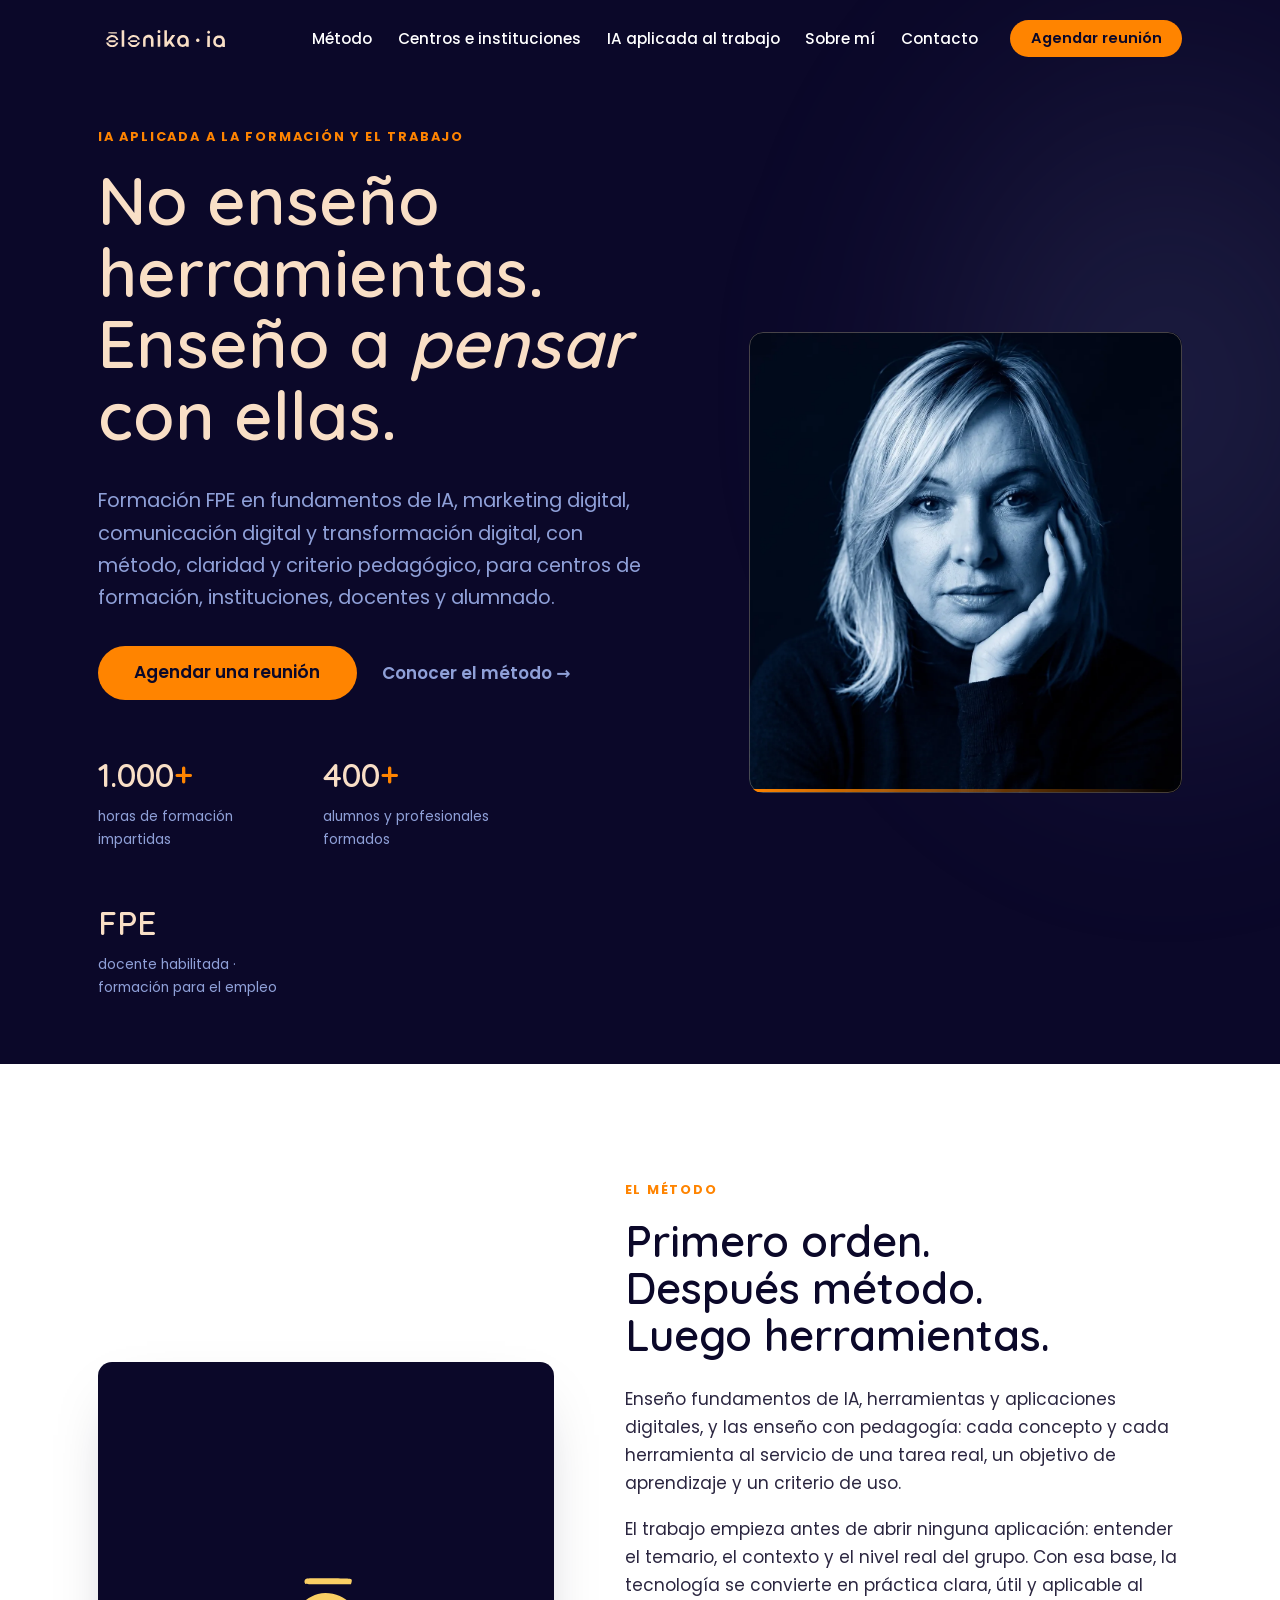
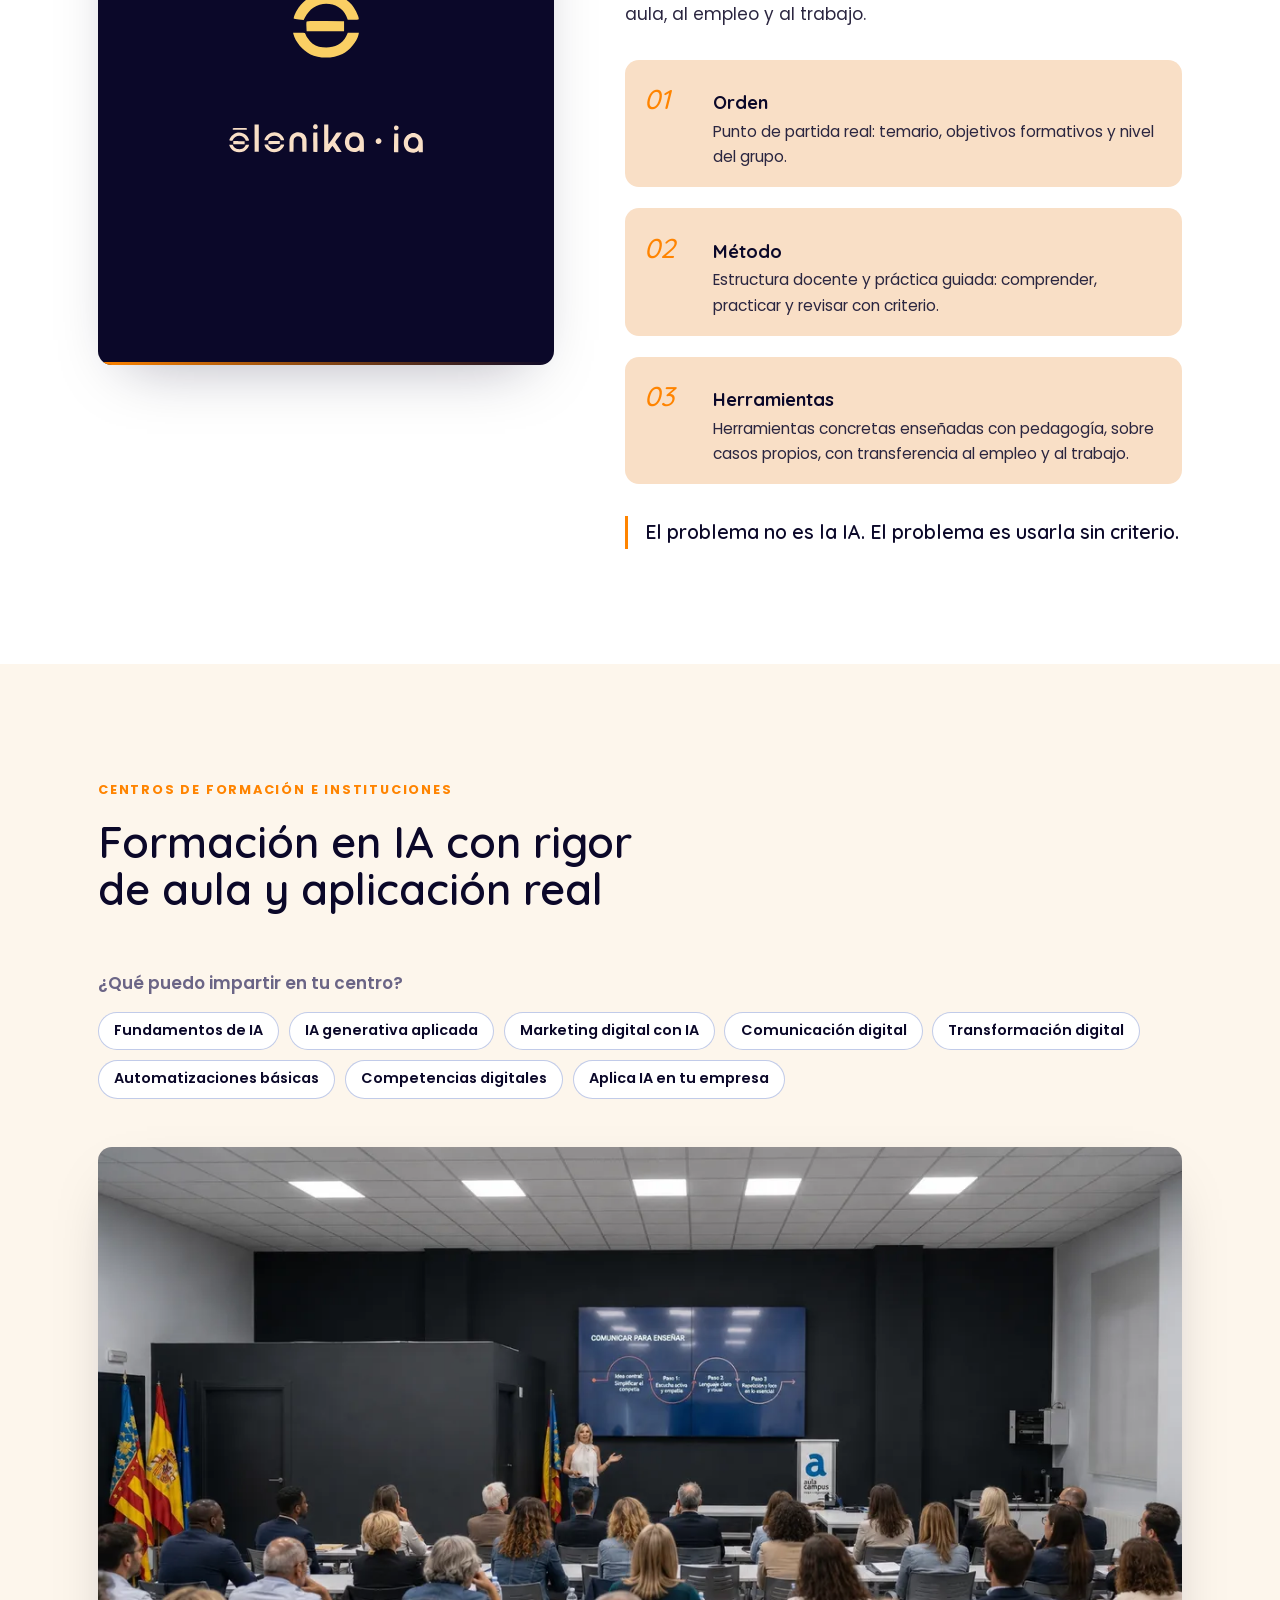
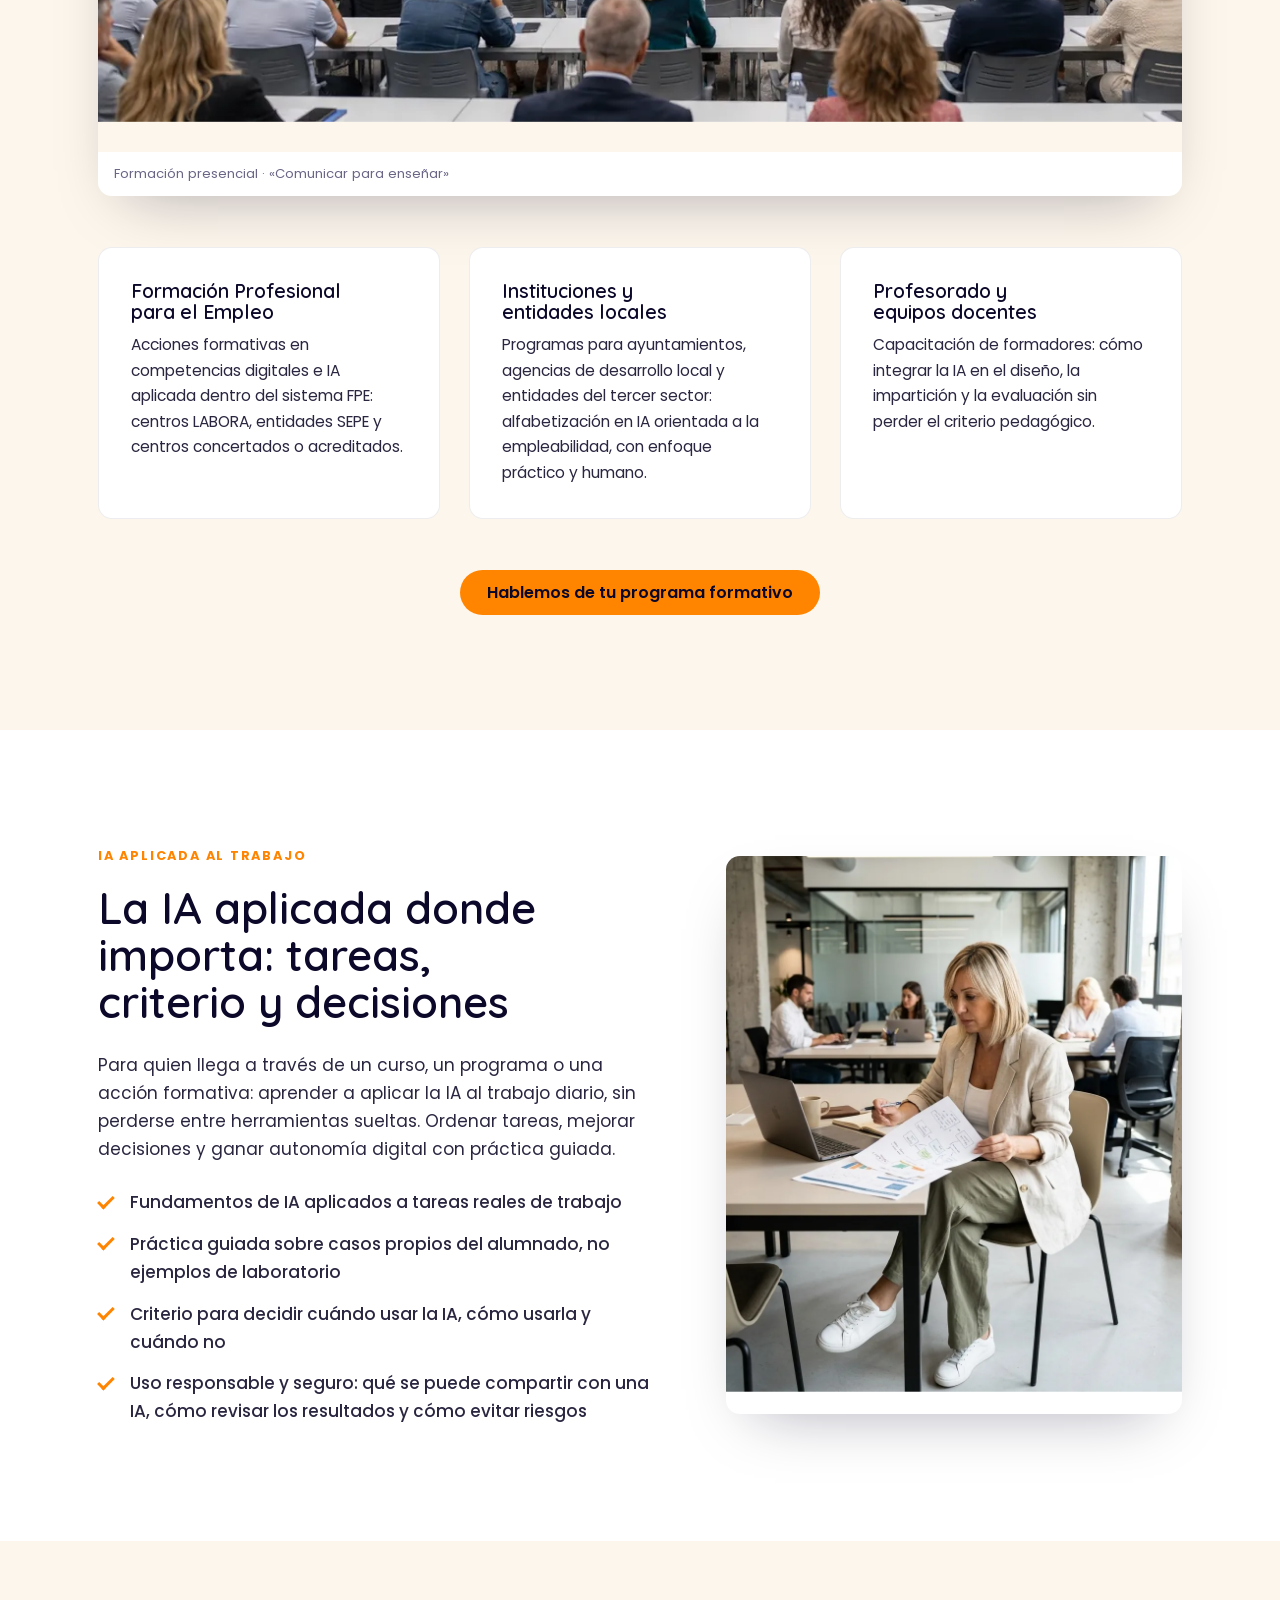
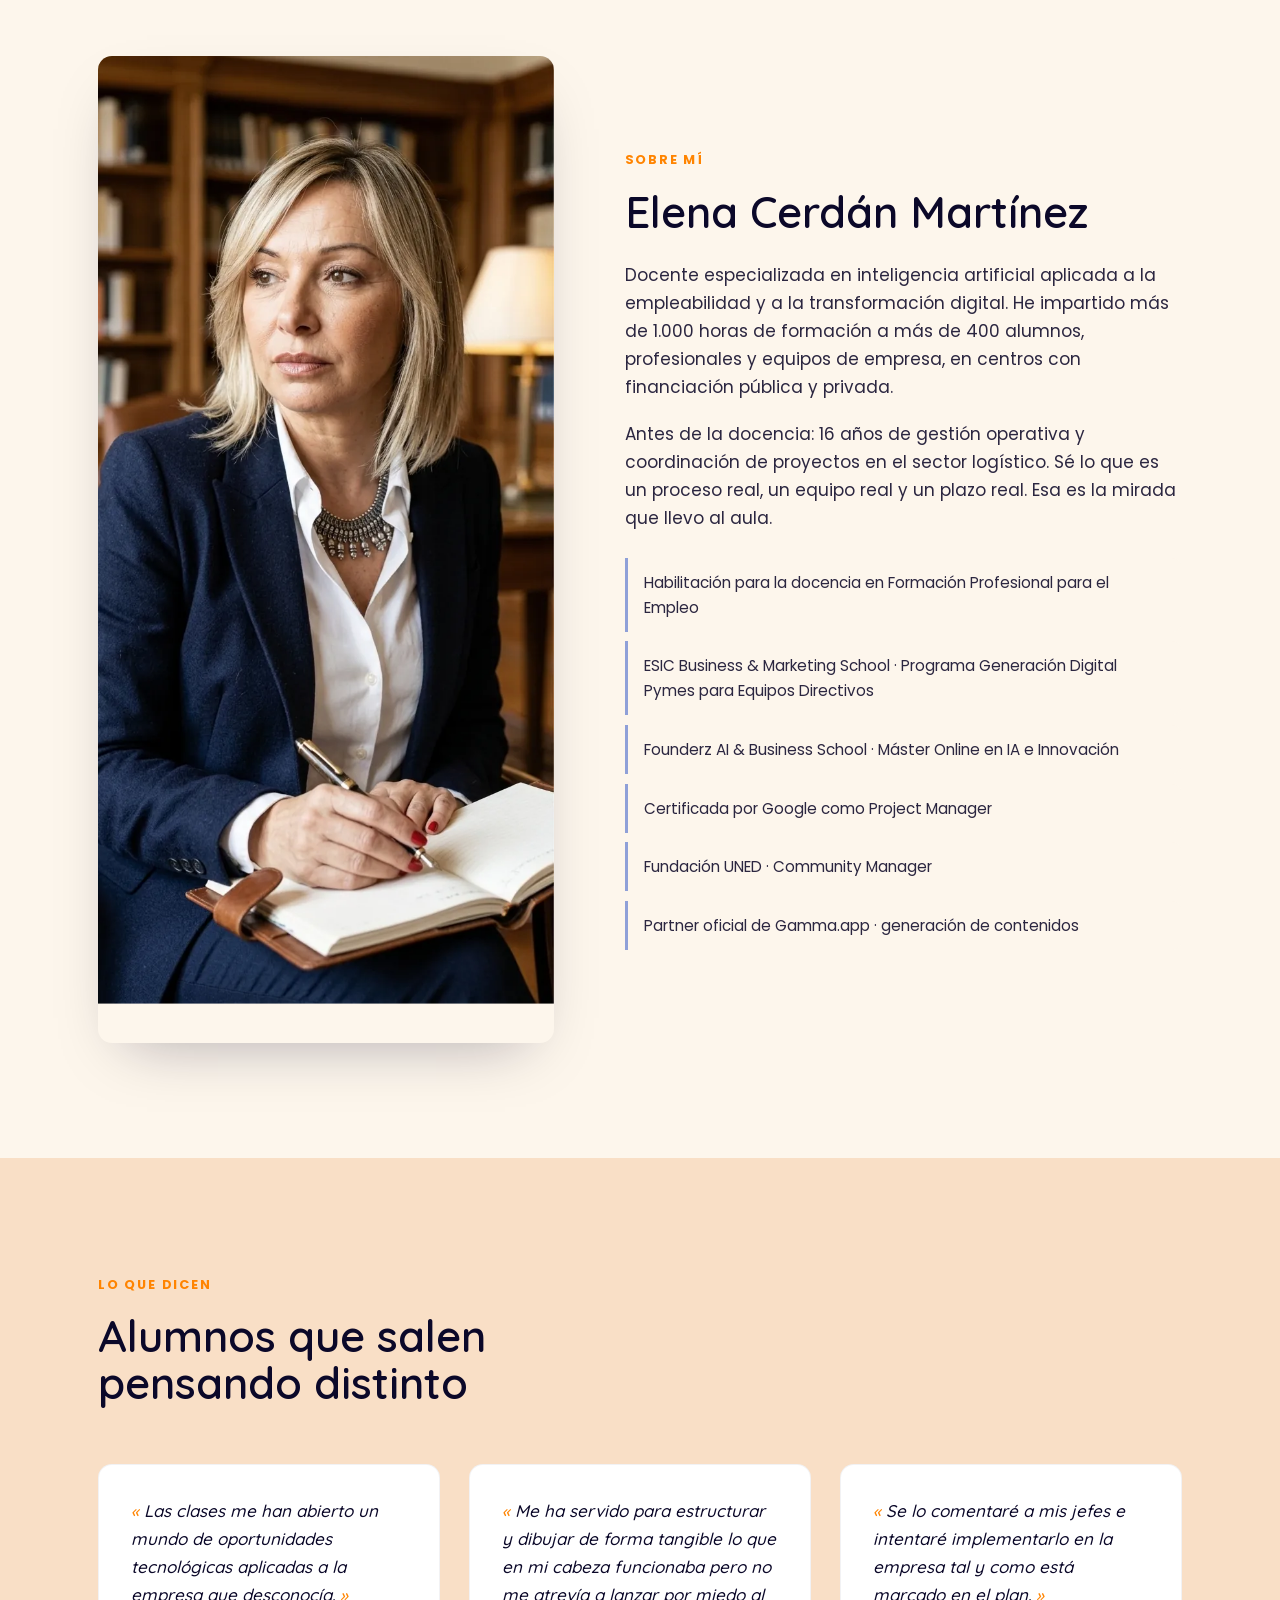
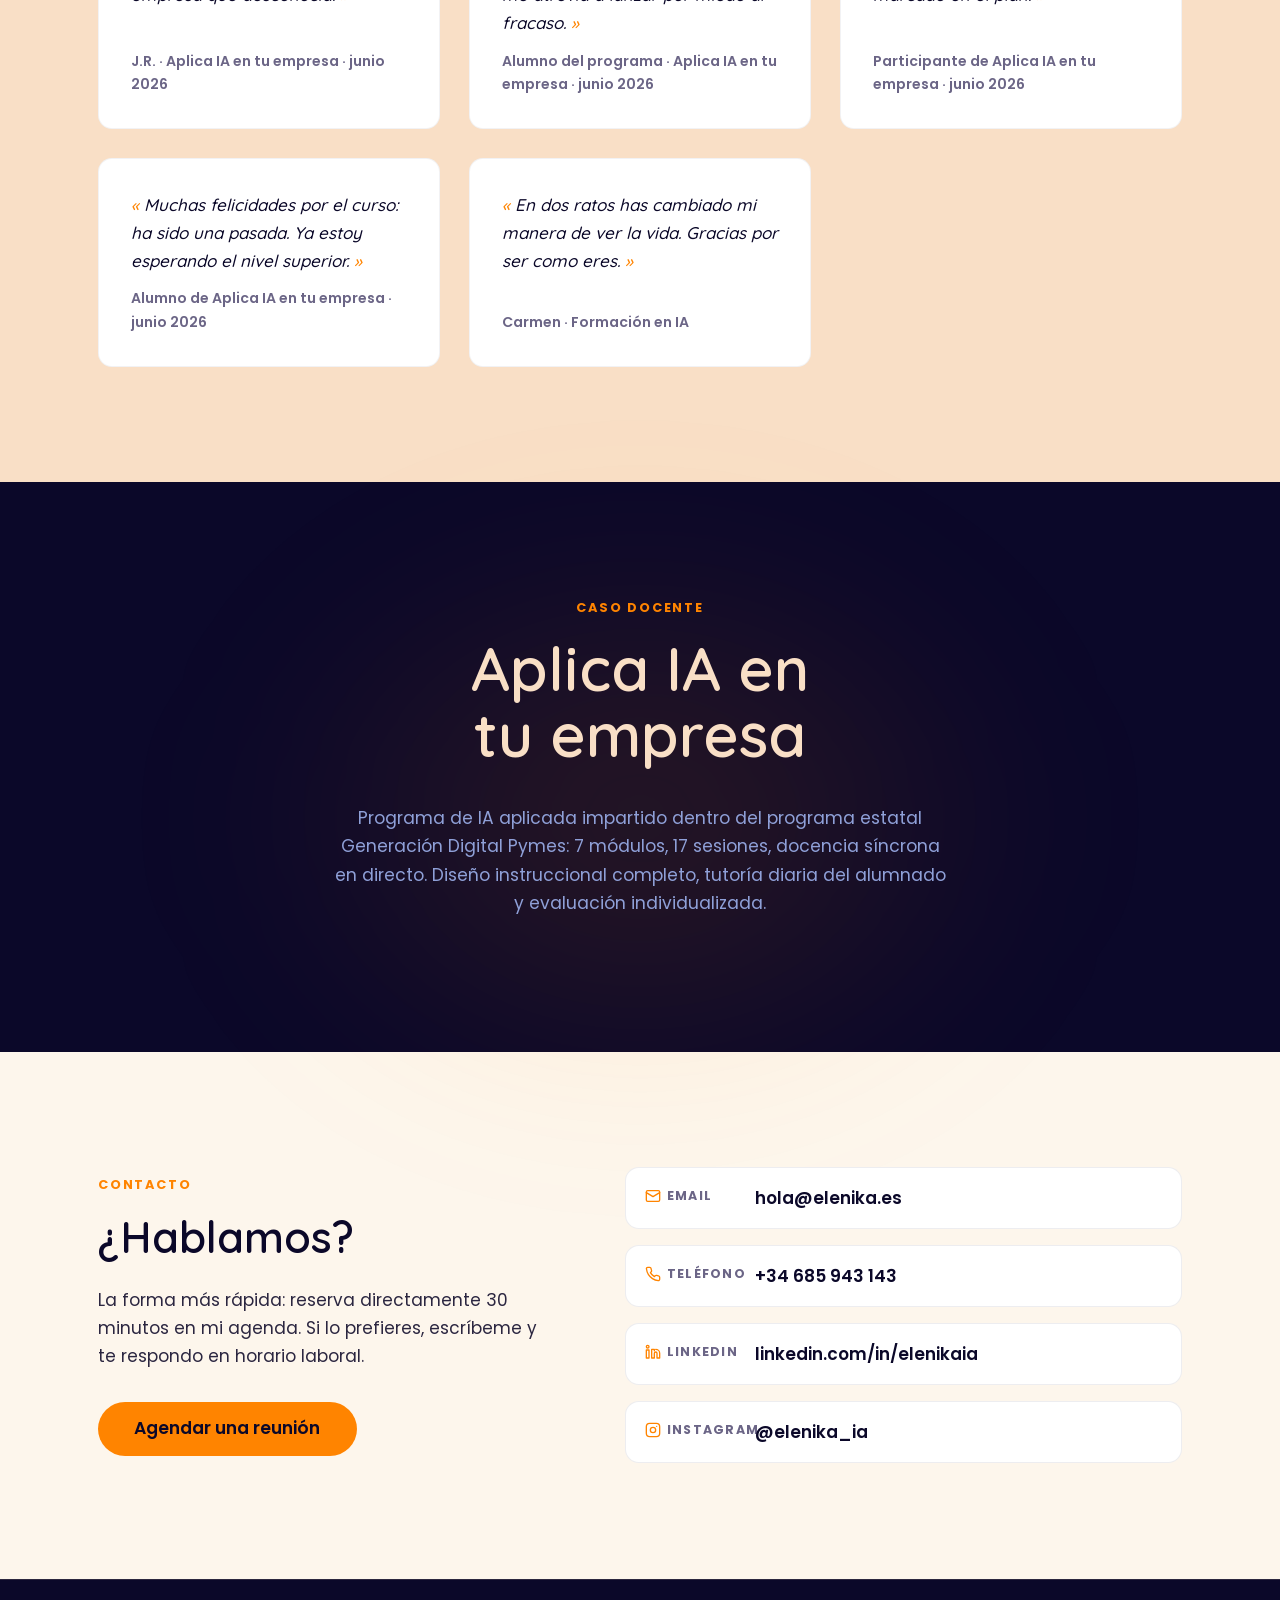
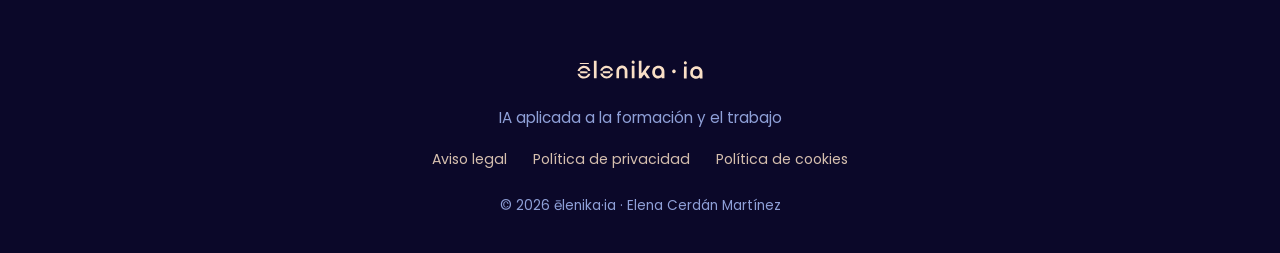
==== commit 6d8b13bf: "Alineación Fase 1 docencia: tipografía Poppins/Quicksand autoalojada, bajada operativa en hero, IA a" ====
--- a/index.html
+++ b/index.html
@@ -4,12 +4,46 @@
   <meta charset="UTF-8">
   <meta name="viewport" content="width=device-width, initial-scale=1.0">
   <title>ēlenika·ia · IA aplicada a la formación y el trabajo</title>
-  <meta name="description" content="No enseño herramientas. Enseño a pensar con ellas. Formación e implantación de inteligencia artificial para centros de formación, instituciones y empresas. Elena Cerdán Martínez: +1.000 horas impartidas, +400 alumnos.">
+  <meta name="description" content="Formación FPE en fundamentos de IA, marketing digital, comunicación digital y transformación digital, para centros de formación, instituciones, docentes y alumnado. Elena Cerdán Martínez · ēlenika·ia.">
   <link rel="icon" type="image/svg+xml" href="assets/img/favicon.svg">
-  <link rel="stylesheet" href="styles.css?v=20260707">
+  <link rel="stylesheet" href="styles.css?v=20260712">
   <meta property="og:title" content="ēlenika·ia · IA aplicada a la formación y el trabajo">
-  <meta property="og:description" content="No enseño herramientas. Enseño a pensar con ellas. Formación en IA para centros, instituciones y empresas.">
+  <meta property="og:description" content="No enseño herramientas. Enseño a pensar con ellas. Formación FPE en fundamentos de IA, marketing digital, comunicación digital y transformación digital.">
   <meta property="og:type" content="website">
+  <script type="application/ld+json">
+  {
+    "@context": "https://schema.org",
+    "@graph": [
+      {
+        "@type": "Person",
+        "name": "Elena Cerdán Martínez",
+        "jobTitle": "Docente FPE en IA aplicada, marketing digital y transformación digital",
+        "url": "https://elenika.es/",
+        "email": "mailto:hola@elenika.es",
+        "telephone": "+34685943143",
+        "sameAs": [
+          "https://www.linkedin.com/in/elenikaia",
+          "https://www.instagram.com/elenika_ia"
+        ],
+        "knowsAbout": [
+          "Inteligencia artificial aplicada",
+          "Formación Profesional para el Empleo",
+          "Marketing digital",
+          "Comunicación digital",
+          "Transformación digital",
+          "Competencias digitales"
+        ],
+        "brand": { "@type": "Brand", "name": "ēlenika·ia" }
+      },
+      {
+        "@type": "WebSite",
+        "name": "ēlenika·ia",
+        "url": "https://elenika.es/",
+        "inLanguage": "es"
+      }
+    ]
+  }
+  </script>
   <meta property="og:url" content="https://elenika.es/">
   <meta property="og:image" content="https://elenika.es/assets/img/elenika10.webp">
   <meta property="og:locale" content="es_ES">
@@ -31,7 +65,7 @@
       <nav class="nav-links" data-nav-links aria-label="Navegación principal">
         <a href="#metodo">Método</a>
         <a href="#centros">Centros e instituciones</a>
-        <a href="#empresas">Empresas</a>
+        <a href="#empresas">IA aplicada al trabajo</a>
         <a href="#sobre-mi">Sobre mí</a>
         <a href="#contacto">Contacto</a>
       </nav>
@@ -50,7 +84,7 @@
         <div class="hero-copy">
           <p class="kicker reveal">IA aplicada a la formación y el trabajo</p>
           <h1 class="hero-title" data-split="words">No enseño herramientas.<br>Enseño a <em>pensar</em> con ellas.</h1>
-          <p class="hero-sub reveal">Formación e implantación de inteligencia artificial con método, criterio y sentido humano para centros de formación, instituciones y empresas.</p>
+          <p class="hero-sub reveal">Formación FPE en fundamentos de IA, marketing digital, comunicación digital y transformación digital, con método, claridad y criterio pedagógico, para centros de formación, instituciones, docentes y alumnado.</p>
           <div class="hero-actions reveal">
             <a href="https://calendly.com/hola-elenika/30min" target="_blank" rel="noopener" class="btn btn-primary btn-lg" data-magnetic>Agendar una reunión</a>
             <a href="#metodo" class="link-arrow">Conocer el método</a>
@@ -78,13 +112,14 @@
         <div class="section-copy">
           <p class="kicker reveal">El método</p>
           <h2 class="reveal" data-split="words">Primero orden. Después método. Luego herramientas.</h2>
-          <p class="reveal">La mayoría de la formación en IA enseña a hacer clic. El resultado: personas que repiten pasos sin criterio y organizaciones que acumulan herramientas sin resultados.</p>
-          <p class="reveal">Mi trabajo empieza antes de abrir ninguna aplicación: ordenar procesos, entender el contexto y construir criterio. Solo entonces la tecnología multiplica en lugar de confundir.</p>
+          <p class="reveal">Enseño fundamentos de IA, herramientas y aplicaciones digitales, y las enseño con pedagogía: cada concepto y cada herramienta al servicio de una tarea real, un objetivo de aprendizaje y un criterio de uso.</p>
+          <p class="reveal">El trabajo empieza antes de abrir ninguna aplicación: entender el temario, el contexto y el nivel real del grupo. Con esa base, la tecnología se convierte en práctica clara, útil y aplicable al aula, al empleo y al trabajo.</p>
           <ol class="metodo-steps">
-            <li class="reveal"><strong>Orden</strong><span>Diagnóstico del punto de partida: procesos, personas y objetivos reales.</span></li>
-            <li class="reveal"><strong>Método</strong><span>Criterio para decidir qué automatizar, qué delegar en la IA y qué no.</span></li>
-            <li class="reveal"><strong>Herramientas</strong><span>Aplicación práctica sobre casos propios, con resultados observables.</span></li>
+            <li class="reveal"><strong>Orden</strong><span>Punto de partida real: temario, objetivos formativos y nivel del grupo.</span></li>
+            <li class="reveal"><strong>Método</strong><span>Estructura docente y práctica guiada: comprender, practicar y revisar con criterio.</span></li>
+            <li class="reveal"><strong>Herramientas</strong><span>Herramientas concretas enseñadas con pedagogía, sobre casos propios, con transferencia al empleo y al trabajo.</span></li>
           </ol>
+          <p class="metodo-cierre reveal">El problema no es la IA. El problema es usarla sin criterio.</p>
         </div>
       </div>
     </section>
@@ -96,6 +131,17 @@
           <p class="kicker reveal">Centros de formación e instituciones</p>
           <h2 class="reveal" data-split="words">Formación en IA con rigor de aula y aplicación real</h2>
         </div>
+        <p class="chips-lead reveal">¿Qué puedo impartir en tu centro?</p>
+        <ul class="chips reveal">
+          <li>Fundamentos de IA</li>
+          <li>IA generativa aplicada</li>
+          <li>Marketing digital con IA</li>
+          <li>Comunicación digital</li>
+          <li>Transformación digital</li>
+          <li>Automatizaciones básicas</li>
+          <li>Competencias digitales</li>
+          <li>Aplica IA en tu empresa</li>
+        </ul>
         <figure class="figure-wide reveal" data-parallax="0.1">
           <img src="assets/img/elenika11.webp" alt="Elena Cerdán impartiendo la sesión «Comunicar para enseñar» ante un grupo de profesionales en el aula" width="1200" height="670" loading="lazy">
           <figcaption>Formación presencial · «Comunicar para enseñar»</figcaption>
@@ -125,13 +171,14 @@
           <img src="assets/img/elenika9.webp" alt="Elena revisando diagramas de procesos en un espacio de trabajo compartido" width="928" height="1136" loading="lazy">
         </figure>
         <div class="section-copy">
-          <p class="kicker reveal">Empresas y equipos</p>
-          <h2 class="reveal" data-split="words">La IA aplicada donde importa: procesos, tiempo y decisiones</h2>
-          <p class="reveal">Talleres y acompañamiento para pymes y equipos que quieren resultados, no demostraciones. Trabajamos sobre vuestros casos reales: comunicación, ventas, operaciones y gestión del conocimiento.</p>
+          <p class="kicker reveal">IA aplicada al trabajo</p>
+          <h2 class="reveal" data-split="words">La IA aplicada donde importa: tareas, criterio y decisiones</h2>
+          <p class="reveal">Para quien llega a través de un curso, un programa o una acción formativa: aprender a aplicar la IA al trabajo diario, sin perderse entre herramientas sueltas. Ordenar tareas, mejorar decisiones y ganar autonomía digital con práctica guiada.</p>
           <ul class="checklist">
-            <li class="reveal">Diagnóstico de oportunidades de IA por área de negocio</li>
-            <li class="reveal">Talleres prácticos con los casos propios de la empresa</li>
-            <li class="reveal">Acompañamiento en la implantación y en la adopción por el equipo</li>
+            <li class="reveal">Fundamentos de IA aplicados a tareas reales de trabajo</li>
+            <li class="reveal">Práctica guiada sobre casos propios del alumnado, no ejemplos de laboratorio</li>
+            <li class="reveal">Criterio para decidir cuándo usar la IA, cómo usarla y cuándo no</li>
+            <li class="reveal">Uso responsable y seguro: qué se puede compartir con una IA, cómo revisar los resultados y cómo evitar riesgos</li>
           </ul>
         </div>
       </div>
@@ -150,8 +197,8 @@
           <p class="reveal">Antes de la docencia: 16 años de gestión operativa y coordinación de proyectos en el sector logístico. Sé lo que es un proceso real, un equipo real y un plazo real. Esa es la mirada que llevo al aula.</p>
           <ul class="credentials">
             <li class="reveal">Habilitación para la docencia en Formación Profesional para el Empleo</li>
-            <li class="reveal">ESIC Business & Marketing School · Programa Generación Digital PYMES</li>
-            <li class="reveal">Founderz / Microsoft · Programa de Inteligencia Artificial e Innovación</li>
+            <li class="reveal">ESIC Business & Marketing School · Programa Generación Digital Pymes para Equipos Directivos</li>
+            <li class="reveal">Founderz AI & Business School · Máster Online en IA e Innovación</li>
             <li class="reveal">Certificada por Google como Project Manager</li>
             <li class="reveal">Fundación UNED · Community Manager</li>
             <li class="reveal">Partner oficial de Gamma.app · generación de contenidos</li>
@@ -170,19 +217,19 @@
         <div class="cards-3 testimonios">
           <blockquote class="card testimonio reveal">
             <p>Las clases me han abierto un mundo de oportunidades tecnológicas aplicadas a la empresa que desconocía.</p>
-            <footer>J.R. · Aplica IA a la empresa · junio 2026</footer>
+            <footer>J.R. · Aplica IA en tu empresa · junio 2026</footer>
           </blockquote>
           <blockquote class="card testimonio reveal">
             <p>Me ha servido para estructurar y dibujar de forma tangible lo que en mi cabeza funcionaba pero no me atrevía a lanzar por miedo al fracaso.</p>
-            <footer>Alumno del programa · Aplica IA a la empresa · junio 2026</footer>
+            <footer>Alumno del programa · Aplica IA en tu empresa · junio 2026</footer>
           </blockquote>
           <blockquote class="card testimonio reveal">
             <p>Se lo comentaré a mis jefes e intentaré implementarlo en la empresa tal y como está marcado en el plan.</p>
-            <footer>Participante de Aplica IA a la empresa · junio 2026</footer>
+            <footer>Participante de Aplica IA en tu empresa · junio 2026</footer>
           </blockquote>
           <blockquote class="card testimonio reveal">
             <p>Muchas felicidades por el curso: ha sido una pasada. Ya estoy esperando el nivel superior.</p>
-            <footer>Alumno de Aplica IA a la empresa · junio 2026</footer>
+            <footer>Alumno de Aplica IA en tu empresa · junio 2026</footer>
           </blockquote>
           <blockquote class="card testimonio reveal">
             <p>En dos ratos has cambiado mi manera de ver la vida. Gracias por ser como eres.</p>
@@ -195,12 +242,9 @@
     <!-- ============ PROGRAMA DESTACADO ============ -->
     <section class="section section-programa" data-theme-dark id="programa">
       <div class="container">
-        <p class="kicker reveal">Programa destacado</p>
+        <p class="kicker reveal">Caso docente</p>
         <h2 class="programa-title reveal" data-split="words">Aplica IA en tu empresa</h2>
-        <p class="programa-sub reveal">Formación práctica por módulos para equipos y pymes: ventas, comunicación, automatización y chatbots, trabajando sobre los casos reales de tu propia organización.</p>
-        <div class="hero-actions reveal">
-          <a href="https://calendly.com/hola-elenika/30min" target="_blank" rel="noopener" class="btn btn-primary btn-lg" data-magnetic>Reservar una sesión informativa</a>
-        </div>
+        <p class="programa-sub reveal">Programa de IA aplicada impartido dentro del programa estatal Generación Digital Pymes: 7 módulos, 17 sesiones, docencia síncrona en directo. Diseño instruccional completo, tutoría diaria del alumnado y evaluación individualizada.</p>
       </div>
     </section>
 
--- a/styles.css
+++ b/styles.css
@@ -3,34 +3,134 @@
    Identidad según Manual de identidad visual v1.0 (julio 2026)
    ============================================================ */
 
-/* ---------- Fuentes autoalojadas ---------- */
-@font-face {
-  font-family: "Fraunces";
-  src: url("assets/fonts/fraunces.woff2") format("woff2");
-  font-weight: 300 700;
-  font-style: normal;
-  font-display: swap;
-}
-@font-face {
-  font-family: "Fraunces";
-  src: url("assets/fonts/fraunces-italic.woff2") format("woff2");
-  font-weight: 300 700;
+/* ---------- Fuentes autoalojadas: Poppins + Quicksand (sin CDN de terceros) ---------- */
+@font-face {
+  font-family: "Poppins";
   font-style: italic;
-  font-display: swap;
-}
-@font-face {
-  font-family: "DM Sans";
-  src: url("assets/fonts/dmsans.woff2") format("woff2");
-  font-weight: 400 700;
-  font-style: normal;
-  font-display: swap;
-}
-@font-face {
-  font-family: "DM Sans";
-  src: url("assets/fonts/dmsans-italic.woff2") format("woff2");
-  font-weight: 400 500;
+  font-weight: 400;
+  font-display: swap;
+  src: url("assets/fonts/poppins-400-italic-latin-ext.woff2") format("woff2");
+  unicode-range: U+0100-02BA, U+02BD-02C5, U+02C7-02CC, U+02CE-02D7, U+02DD-02FF, U+0304, U+0308, U+0329, U+1D00-1DBF, U+1E00-1E9F, U+1EF2-1EFF, U+2020, U+20A0-20AB, U+20AD-20C0, U+2113, U+2C60-2C7F, U+A720-A7FF;
+}
+@font-face {
+  font-family: "Poppins";
   font-style: italic;
-  font-display: swap;
+  font-weight: 400;
+  font-display: swap;
+  src: url("assets/fonts/poppins-400-italic-latin.woff2") format("woff2");
+  unicode-range: U+0000-00FF, U+0131, U+0152-0153, U+02BB-02BC, U+02C6, U+02DA, U+02DC, U+0304, U+0308, U+0329, U+2000-206F, U+20AC, U+2122, U+2191, U+2193, U+2212, U+2215, U+FEFF, U+FFFD;
+}
+@font-face {
+  font-family: "Poppins";
+  font-style: normal;
+  font-weight: 400;
+  font-display: swap;
+  src: url("assets/fonts/poppins-400-normal-latin-ext.woff2") format("woff2");
+  unicode-range: U+0100-02BA, U+02BD-02C5, U+02C7-02CC, U+02CE-02D7, U+02DD-02FF, U+0304, U+0308, U+0329, U+1D00-1DBF, U+1E00-1E9F, U+1EF2-1EFF, U+2020, U+20A0-20AB, U+20AD-20C0, U+2113, U+2C60-2C7F, U+A720-A7FF;
+}
+@font-face {
+  font-family: "Poppins";
+  font-style: normal;
+  font-weight: 400;
+  font-display: swap;
+  src: url("assets/fonts/poppins-400-normal-latin.woff2") format("woff2");
+  unicode-range: U+0000-00FF, U+0131, U+0152-0153, U+02BB-02BC, U+02C6, U+02DA, U+02DC, U+0304, U+0308, U+0329, U+2000-206F, U+20AC, U+2122, U+2191, U+2193, U+2212, U+2215, U+FEFF, U+FFFD;
+}
+@font-face {
+  font-family: "Poppins";
+  font-style: normal;
+  font-weight: 500;
+  font-display: swap;
+  src: url("assets/fonts/poppins-500-normal-latin-ext.woff2") format("woff2");
+  unicode-range: U+0100-02BA, U+02BD-02C5, U+02C7-02CC, U+02CE-02D7, U+02DD-02FF, U+0304, U+0308, U+0329, U+1D00-1DBF, U+1E00-1E9F, U+1EF2-1EFF, U+2020, U+20A0-20AB, U+20AD-20C0, U+2113, U+2C60-2C7F, U+A720-A7FF;
+}
+@font-face {
+  font-family: "Poppins";
+  font-style: normal;
+  font-weight: 500;
+  font-display: swap;
+  src: url("assets/fonts/poppins-500-normal-latin.woff2") format("woff2");
+  unicode-range: U+0000-00FF, U+0131, U+0152-0153, U+02BB-02BC, U+02C6, U+02DA, U+02DC, U+0304, U+0308, U+0329, U+2000-206F, U+20AC, U+2122, U+2191, U+2193, U+2212, U+2215, U+FEFF, U+FFFD;
+}
+@font-face {
+  font-family: "Poppins";
+  font-style: normal;
+  font-weight: 600;
+  font-display: swap;
+  src: url("assets/fonts/poppins-600-normal-latin-ext.woff2") format("woff2");
+  unicode-range: U+0100-02BA, U+02BD-02C5, U+02C7-02CC, U+02CE-02D7, U+02DD-02FF, U+0304, U+0308, U+0329, U+1D00-1DBF, U+1E00-1E9F, U+1EF2-1EFF, U+2020, U+20A0-20AB, U+20AD-20C0, U+2113, U+2C60-2C7F, U+A720-A7FF;
+}
+@font-face {
+  font-family: "Poppins";
+  font-style: normal;
+  font-weight: 600;
+  font-display: swap;
+  src: url("assets/fonts/poppins-600-normal-latin.woff2") format("woff2");
+  unicode-range: U+0000-00FF, U+0131, U+0152-0153, U+02BB-02BC, U+02C6, U+02DA, U+02DC, U+0304, U+0308, U+0329, U+2000-206F, U+20AC, U+2122, U+2191, U+2193, U+2212, U+2215, U+FEFF, U+FFFD;
+}
+@font-face {
+  font-family: "Poppins";
+  font-style: normal;
+  font-weight: 700;
+  font-display: swap;
+  src: url("assets/fonts/poppins-700-normal-latin-ext.woff2") format("woff2");
+  unicode-range: U+0100-02BA, U+02BD-02C5, U+02C7-02CC, U+02CE-02D7, U+02DD-02FF, U+0304, U+0308, U+0329, U+1D00-1DBF, U+1E00-1E9F, U+1EF2-1EFF, U+2020, U+20A0-20AB, U+20AD-20C0, U+2113, U+2C60-2C7F, U+A720-A7FF;
+}
+@font-face {
+  font-family: "Poppins";
+  font-style: normal;
+  font-weight: 700;
+  font-display: swap;
+  src: url("assets/fonts/poppins-700-normal-latin.woff2") format("woff2");
+  unicode-range: U+0000-00FF, U+0131, U+0152-0153, U+02BB-02BC, U+02C6, U+02DA, U+02DC, U+0304, U+0308, U+0329, U+2000-206F, U+20AC, U+2122, U+2191, U+2193, U+2212, U+2215, U+FEFF, U+FFFD;
+}
+@font-face {
+  font-family: "Quicksand";
+  font-style: normal;
+  font-weight: 500;
+  font-display: swap;
+  src: url("assets/fonts/quicksand-500-normal-latin-ext.woff2") format("woff2");
+  unicode-range: U+0100-02BA, U+02BD-02C5, U+02C7-02CC, U+02CE-02D7, U+02DD-02FF, U+0304, U+0308, U+0329, U+1D00-1DBF, U+1E00-1E9F, U+1EF2-1EFF, U+2020, U+20A0-20AB, U+20AD-20C0, U+2113, U+2C60-2C7F, U+A720-A7FF;
+}
+@font-face {
+  font-family: "Quicksand";
+  font-style: normal;
+  font-weight: 500;
+  font-display: swap;
+  src: url("assets/fonts/quicksand-500-normal-latin.woff2") format("woff2");
+  unicode-range: U+0000-00FF, U+0131, U+0152-0153, U+02BB-02BC, U+02C6, U+02DA, U+02DC, U+0304, U+0308, U+0329, U+2000-206F, U+20AC, U+2122, U+2191, U+2193, U+2212, U+2215, U+FEFF, U+FFFD;
+}
+@font-face {
+  font-family: "Quicksand";
+  font-style: normal;
+  font-weight: 600;
+  font-display: swap;
+  src: url("assets/fonts/quicksand-600-normal-latin-ext.woff2") format("woff2");
+  unicode-range: U+0100-02BA, U+02BD-02C5, U+02C7-02CC, U+02CE-02D7, U+02DD-02FF, U+0304, U+0308, U+0329, U+1D00-1DBF, U+1E00-1E9F, U+1EF2-1EFF, U+2020, U+20A0-20AB, U+20AD-20C0, U+2113, U+2C60-2C7F, U+A720-A7FF;
+}
+@font-face {
+  font-family: "Quicksand";
+  font-style: normal;
+  font-weight: 600;
+  font-display: swap;
+  src: url("assets/fonts/quicksand-600-normal-latin.woff2") format("woff2");
+  unicode-range: U+0000-00FF, U+0131, U+0152-0153, U+02BB-02BC, U+02C6, U+02DA, U+02DC, U+0304, U+0308, U+0329, U+2000-206F, U+20AC, U+2122, U+2191, U+2193, U+2212, U+2215, U+FEFF, U+FFFD;
+}
+@font-face {
+  font-family: "Quicksand";
+  font-style: normal;
+  font-weight: 700;
+  font-display: swap;
+  src: url("assets/fonts/quicksand-700-normal-latin-ext.woff2") format("woff2");
+  unicode-range: U+0100-02BA, U+02BD-02C5, U+02C7-02CC, U+02CE-02D7, U+02DD-02FF, U+0304, U+0308, U+0329, U+1D00-1DBF, U+1E00-1E9F, U+1EF2-1EFF, U+2020, U+20A0-20AB, U+20AD-20C0, U+2113, U+2C60-2C7F, U+A720-A7FF;
+}
+@font-face {
+  font-family: "Quicksand";
+  font-style: normal;
+  font-weight: 700;
+  font-display: swap;
+  src: url("assets/fonts/quicksand-700-normal-latin.woff2") format("woff2");
+  unicode-range: U+0000-00FF, U+0131, U+0152-0153, U+02BB-02BC, U+02C6, U+02DA, U+02DC, U+0304, U+0308, U+0329, U+2000-206F, U+20AC, U+2122, U+2191, U+2193, U+2212, U+2215, U+FEFF, U+FFFD;
 }
 
 /* ---------- Tokens de marca ---------- */
@@ -48,8 +148,8 @@
   --text: #2B2640;
   --text-2: #6B6586;
 
-  --font-display: "Fraunces", Georgia, serif;
-  --font-body: "DM Sans", Calibri, system-ui, sans-serif;
+  --font-display: "Quicksand", "Poppins", system-ui, sans-serif;
+  --font-body: "Poppins", Calibri, system-ui, sans-serif;
 
   --nav-h: 78px;
   --radius: 14px;
@@ -404,6 +504,42 @@
 }
 .metodo-steps span { color: var(--text); font-size: 0.97rem; }
 
+/* Cierre de método */
+.metodo-cierre {
+  margin: 2rem 0 0;
+  padding-left: 1.1rem;
+  border-left: 3px solid var(--naranja);
+  font-family: var(--font-display);
+  font-size: 1.22rem;
+  font-weight: 600;
+  color: var(--ink);
+  text-wrap: balance;
+}
+
+/* Chips de temarios (centros) */
+.chips-lead {
+  font-weight: 600;
+  color: var(--text-2);
+  margin: 0 0 0.9rem;
+}
+.chips {
+  list-style: none;
+  display: flex;
+  flex-wrap: wrap;
+  gap: 0.6rem;
+  margin: 0 0 clamp(2rem, 4vw, 3rem);
+  padding: 0;
+}
+.chips li {
+  padding: 0.45em 1.05em;
+  border-radius: 999px;
+  background: var(--blanco);
+  border: 1px solid rgba(143, 160, 216, 0.55);
+  font-size: 0.9rem;
+  font-weight: 600;
+  color: var(--ink);
+}
+
 /* Cards */
 .cards-3 {
   display: grid;
@@ -588,9 +724,8 @@
   .grid-2--reverse .figure-editorial { order: 0; }
   .figure-editorial { max-width: 520px; }
   .cards-3 { grid-template-columns: 1fr 1fr; }
-}
-
-@media (max-width: 767px) {
+
+  /* Menú hamburguesa también en tablet: la etiqueta larga desbordaba el menú horizontal */
   .nav-links {
     position: fixed;
     top: var(--nav-h); left: 0; right: 0;
@@ -614,8 +749,6 @@
   .nav.nav--menu-open .nav-logo-dark { display: none; }
   .nav.nav--menu-open .nav-logo-light { display: block; }
 
-  .nav-cta { display: none; }
-
   .nav-burger {
     display: grid; gap: 6px;
     margin-left: auto;
@@ -632,6 +765,14 @@
   .nav--menu-open .nav-burger span:first-child { transform: translateY(4px) rotate(45deg); }
   .nav--menu-open .nav-burger span:last-child { transform: translateY(-4px) rotate(-45deg); }
 
+  .nav-cta { margin-left: auto; }
+  .nav-burger { margin-left: 0; }
+}
+
+@media (max-width: 767px) {
+  .nav-cta { display: none; }
+  .nav-burger { margin-left: auto; }
+
   .cards-3 { grid-template-columns: 1fr; }
   .hero { padding-top: calc(var(--nav-h) + 2rem); }
   .hero-stats { gap: 1.2rem 2rem; }
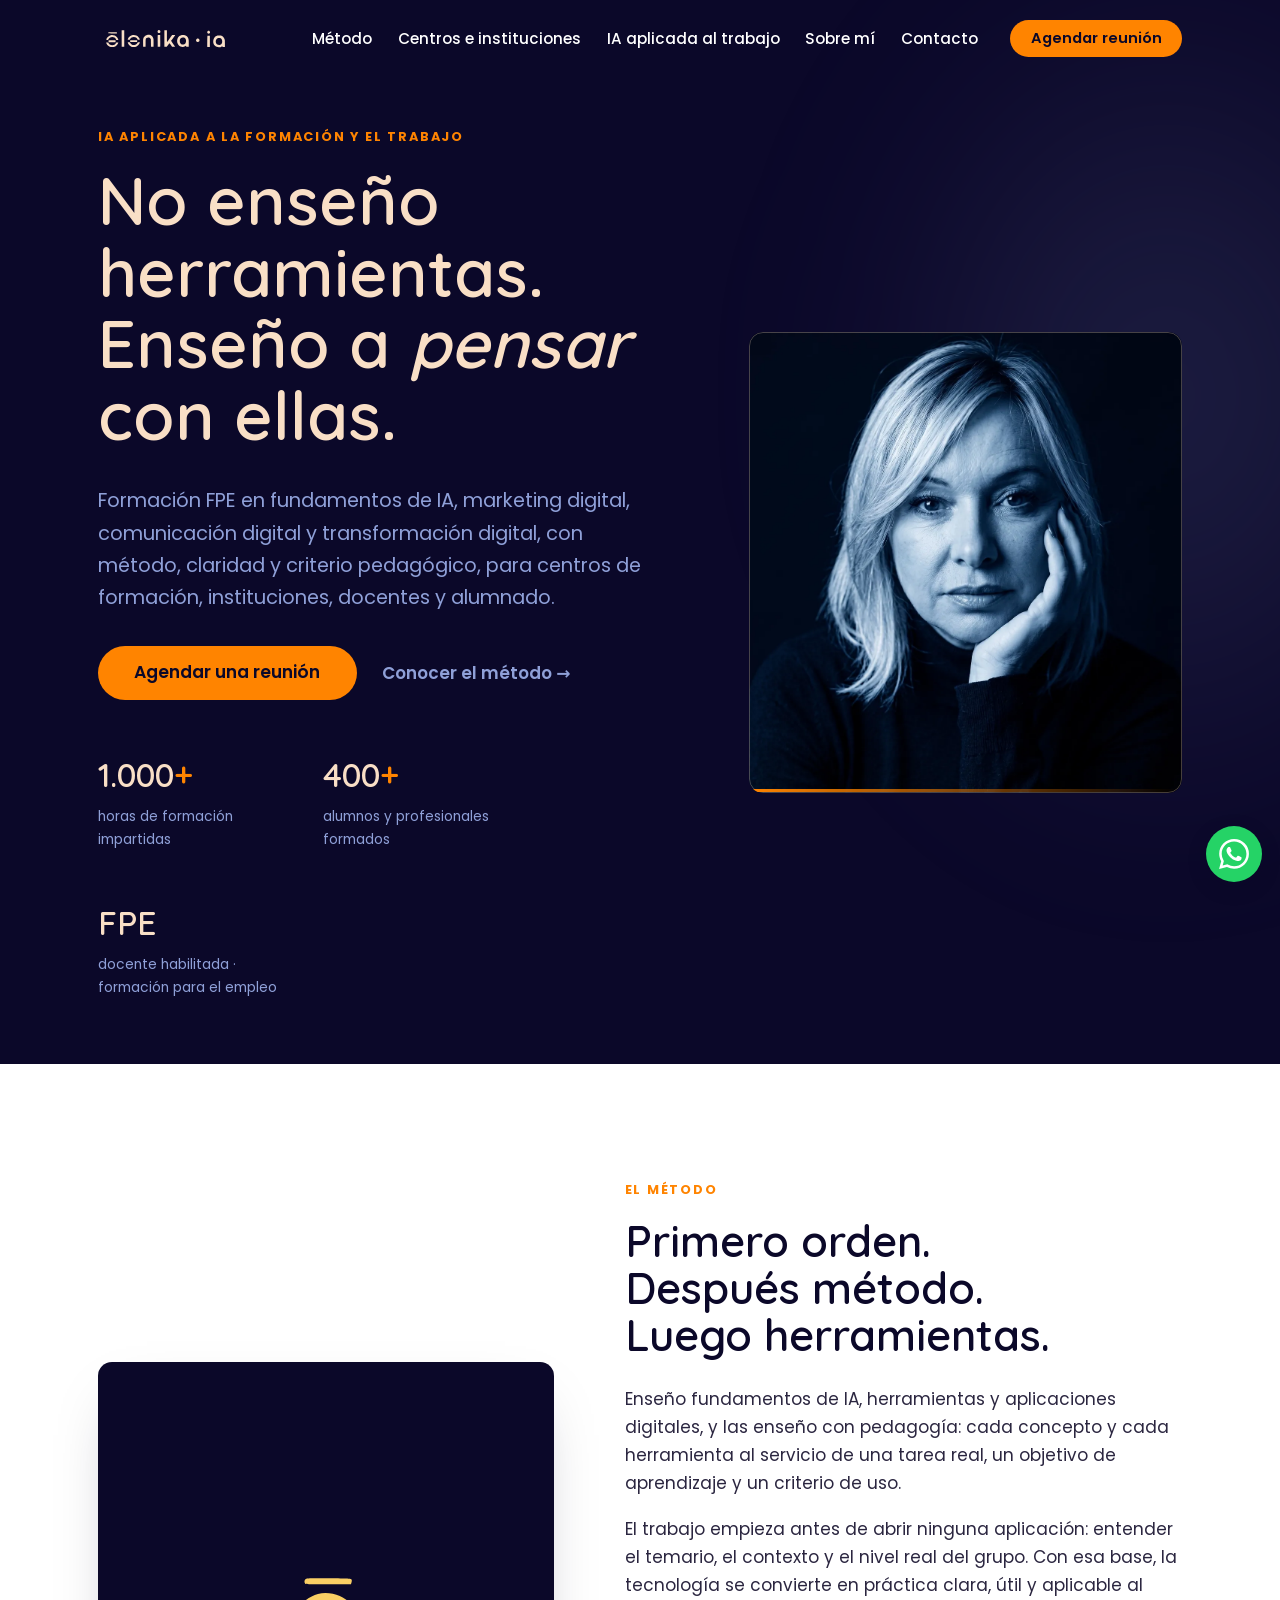
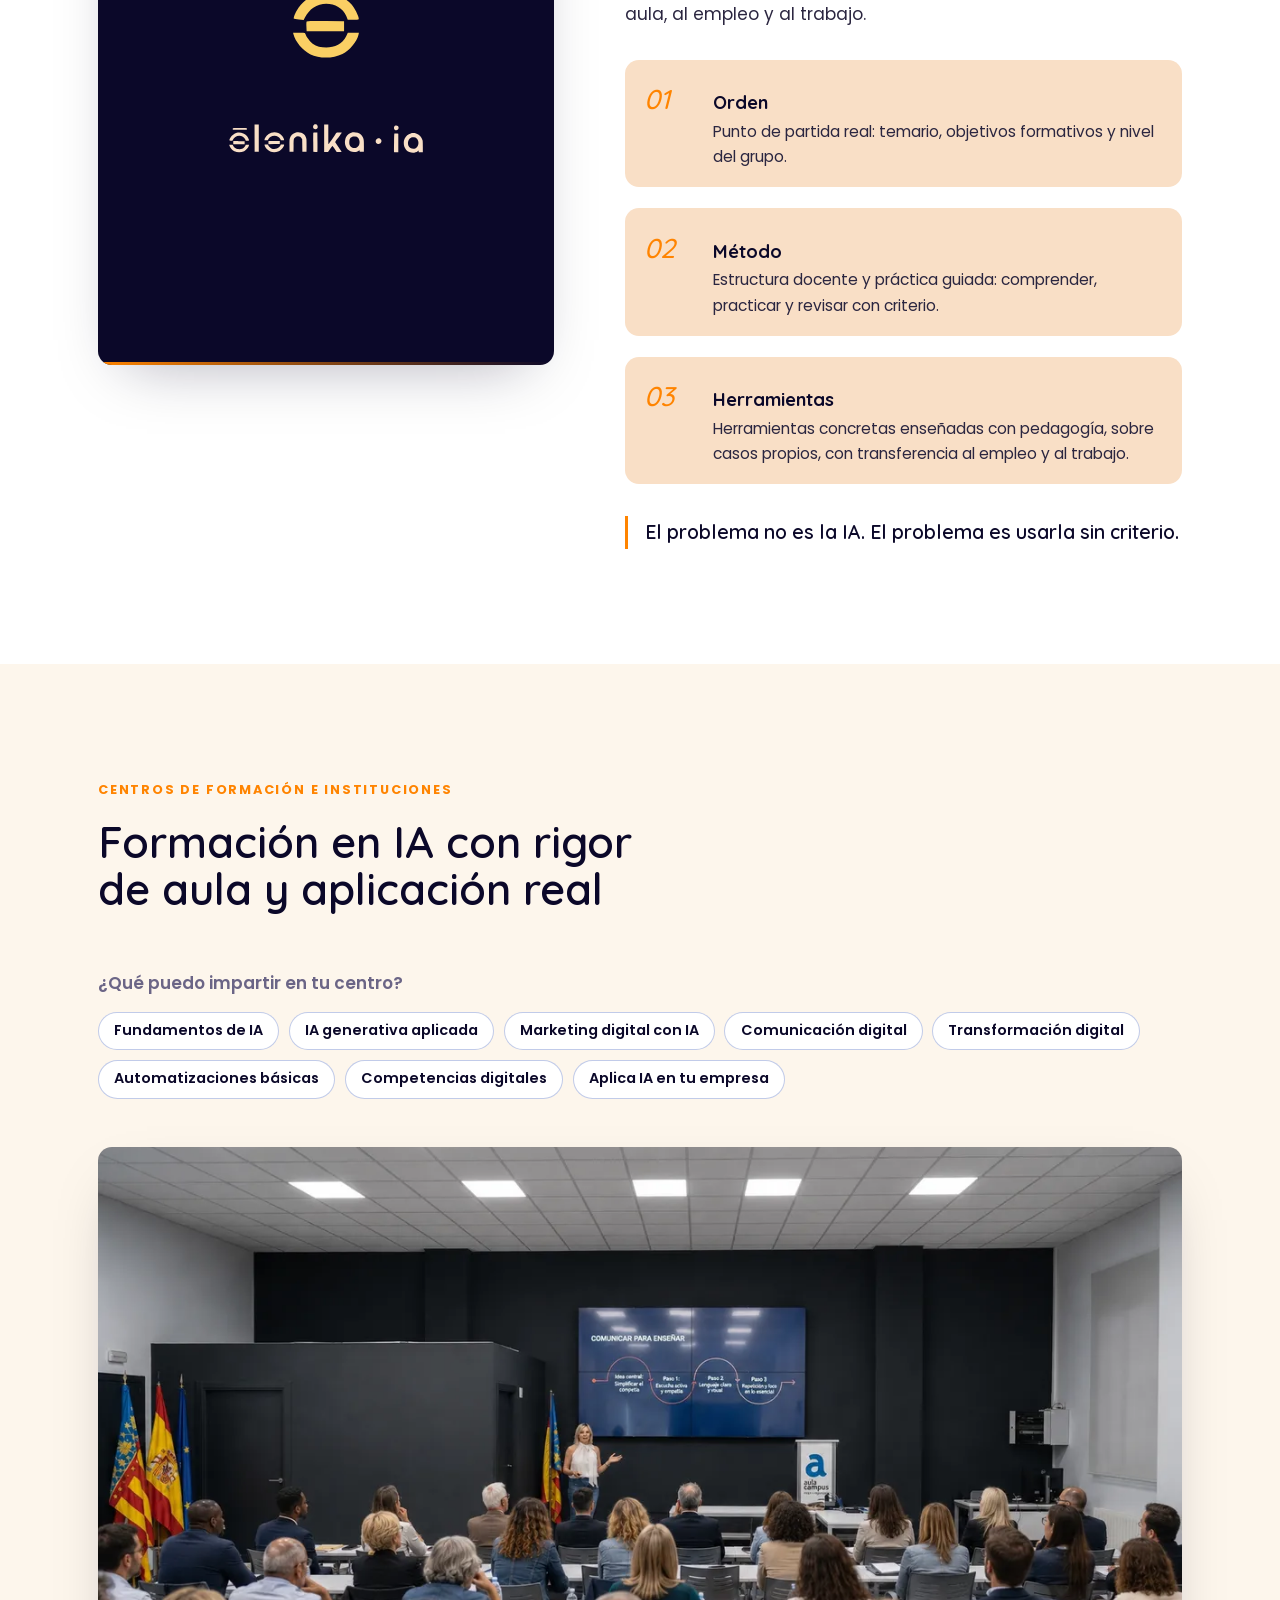
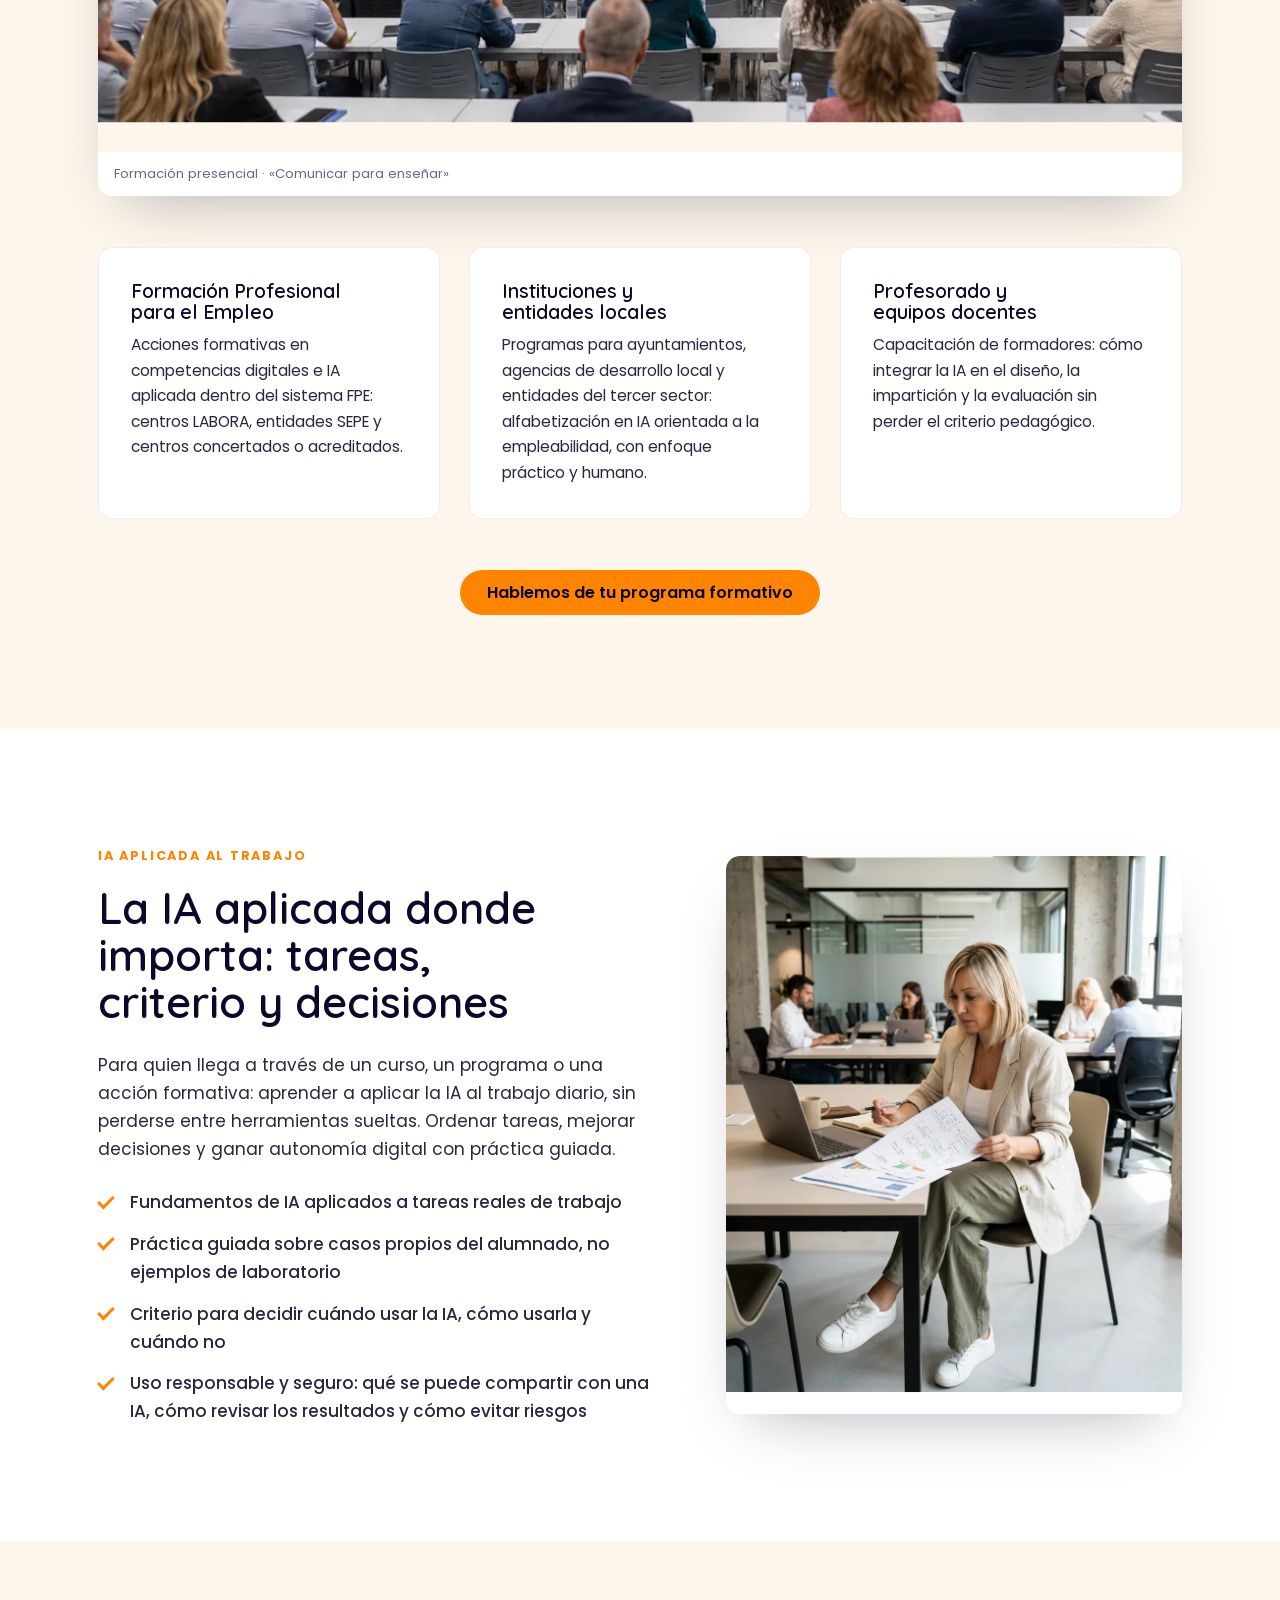
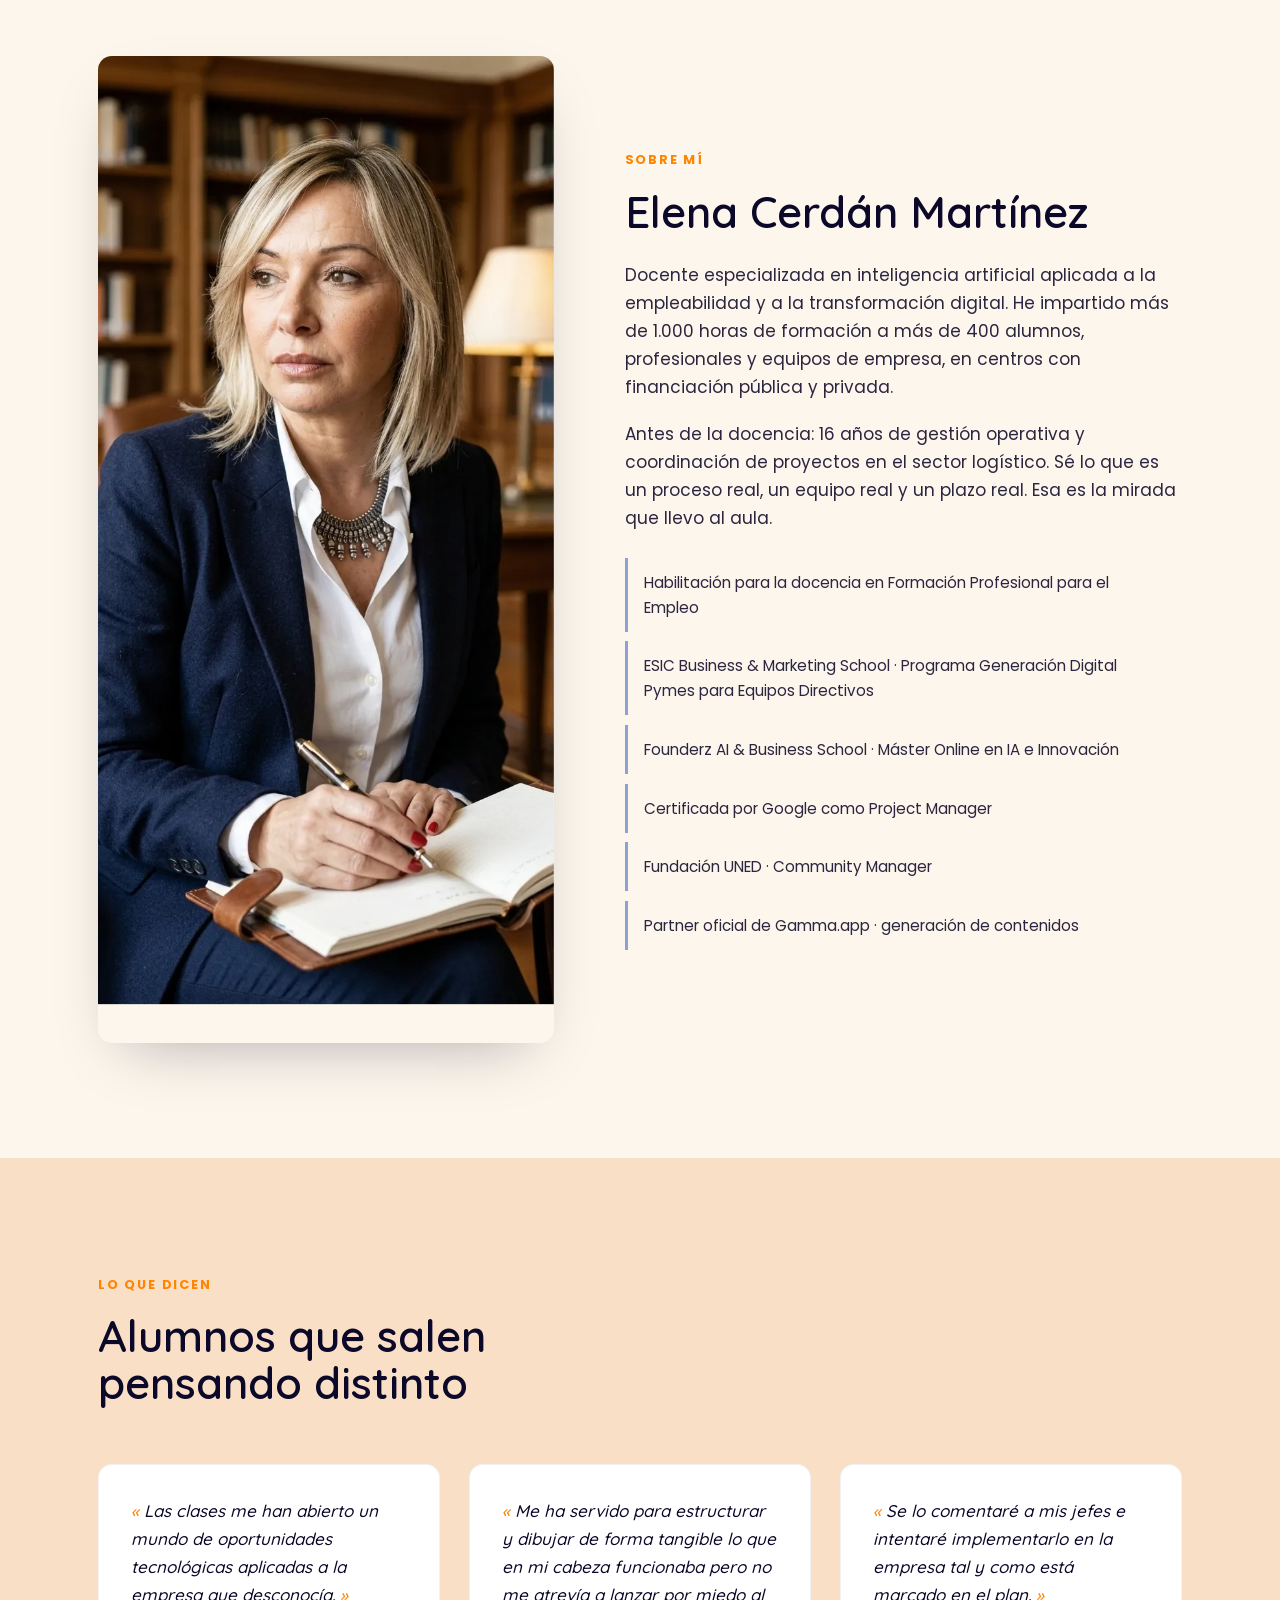
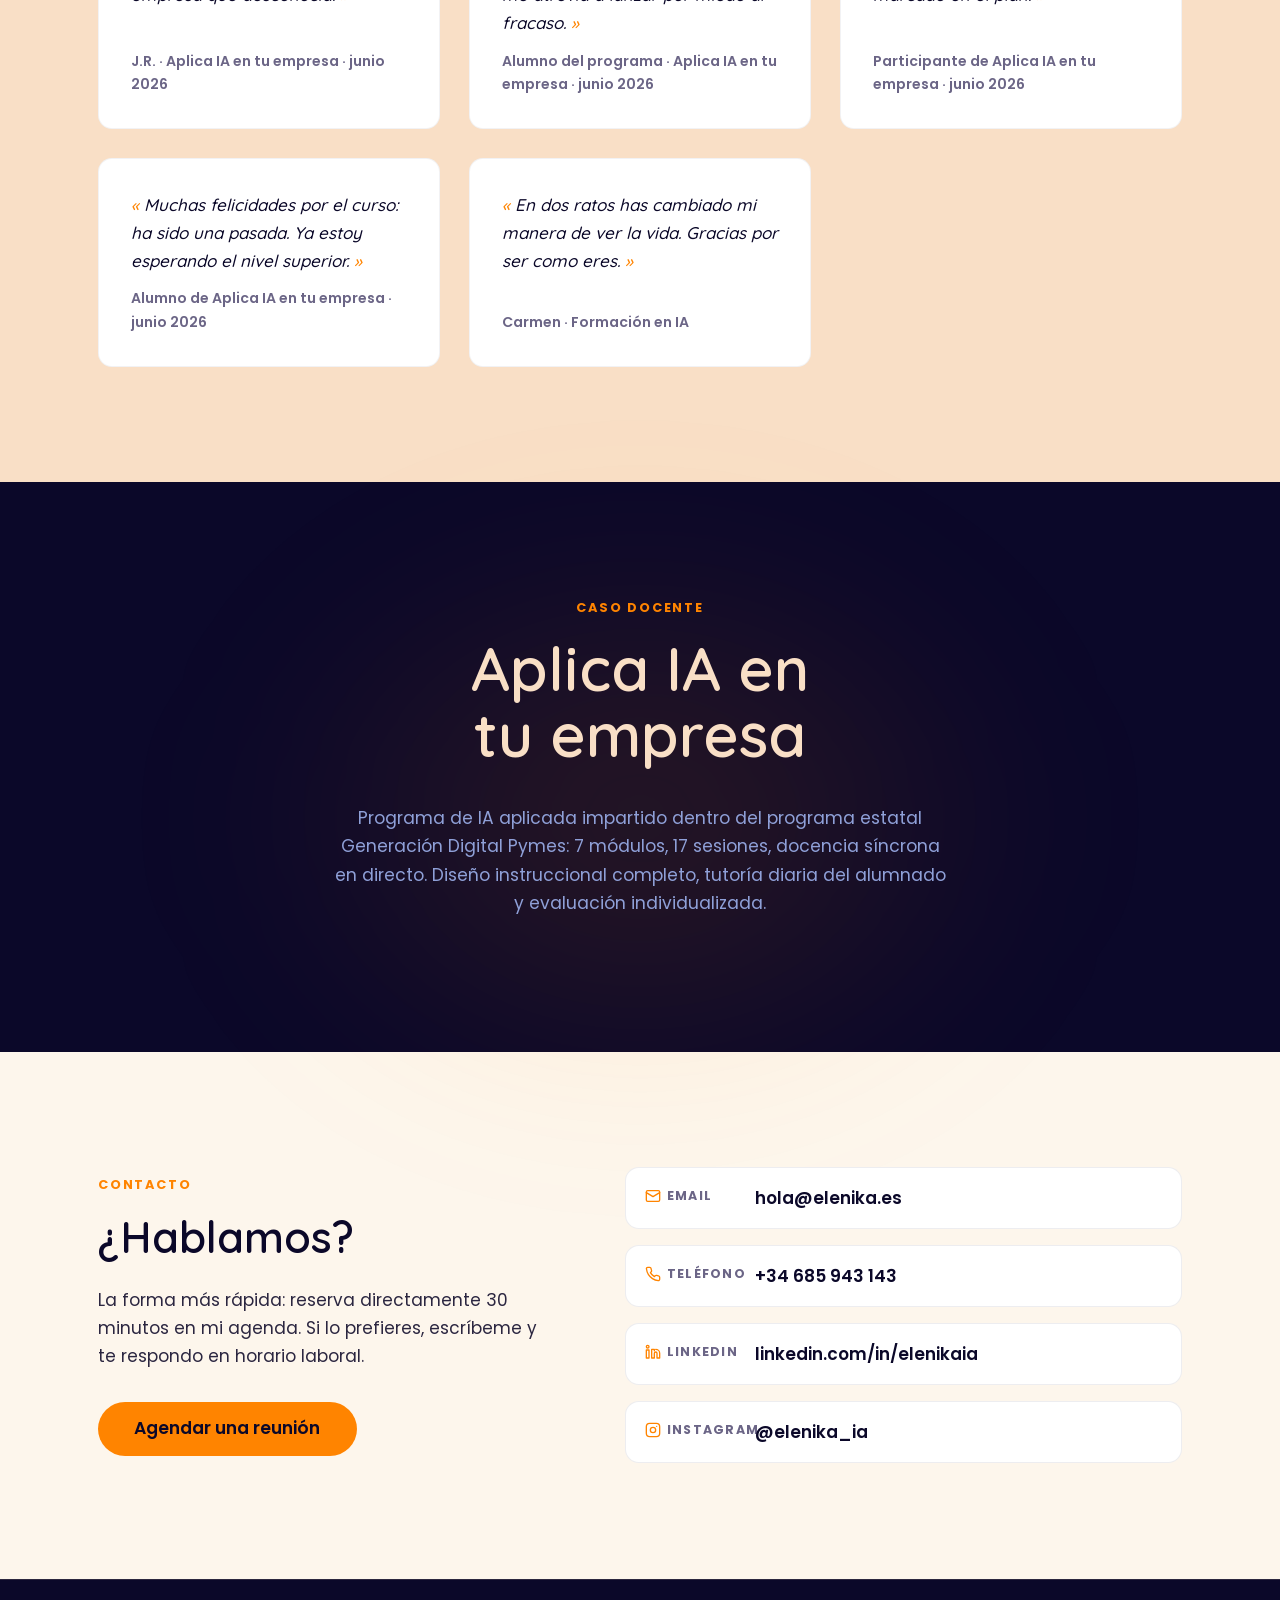
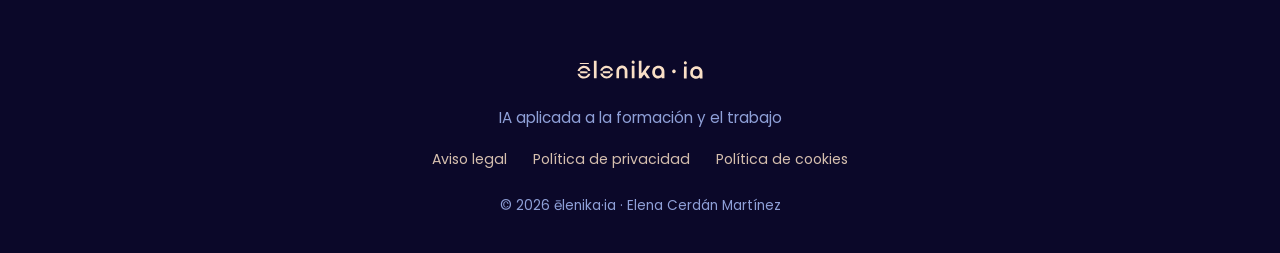
==== commit fc7b302d: "Burbuja flotante de WhatsApp + mención del canal en privacidad y cookies Co-Authored-By: Claude Fabl" ====
--- a/index.html
+++ b/index.html
@@ -6,7 +6,7 @@
   <title>ēlenika·ia · IA aplicada a la formación y el trabajo</title>
   <meta name="description" content="Formación FPE en fundamentos de IA, marketing digital, comunicación digital y transformación digital, para centros de formación, instituciones, docentes y alumnado. Elena Cerdán Martínez · ēlenika·ia.">
   <link rel="icon" type="image/svg+xml" href="assets/img/favicon.svg">
-  <link rel="stylesheet" href="styles.css?v=20260712">
+  <link rel="stylesheet" href="styles.css?v=20260712b">
   <meta property="og:title" content="ēlenika·ia · IA aplicada a la formación y el trabajo">
   <meta property="og:description" content="No enseño herramientas. Enseño a pensar con ellas. Formación FPE en fundamentos de IA, marketing digital, comunicación digital y transformación digital.">
   <meta property="og:type" content="website">
@@ -284,8 +284,13 @@
     </div>
   </footer>
 
-  <script defer src="lib/gsap.min.js?v=20260707"></script>
-  <script defer src="lib/ScrollTrigger.min.js?v=20260707"></script>
-  <script defer src="main.js?v=20260707"></script>
+  <!-- Burbuja de contacto por WhatsApp -->
+  <a class="whatsapp-fab" href="https://wa.me/34685943143?text=Hola%20Elena%2C%20te%20escribo%20desde%20elenika.es." target="_blank" rel="noopener" aria-label="Escribir a Elena por WhatsApp">
+    <svg viewBox="0 0 24 24" aria-hidden="true"><path d="M17.472 14.382c-.297-.149-1.758-.867-2.03-.967-.273-.099-.471-.148-.67.15-.197.297-.767.966-.94 1.164-.173.199-.347.223-.644.075-.297-.15-1.255-.463-2.39-1.475-.883-.788-1.48-1.761-1.653-2.059-.173-.297-.018-.458.13-.606.134-.133.298-.347.446-.52.149-.174.198-.298.298-.497.099-.198.05-.371-.025-.52-.075-.149-.669-1.612-.916-2.207-.242-.579-.487-.5-.669-.51-.173-.008-.371-.01-.57-.01-.198 0-.52.074-.792.372-.272.297-1.04 1.016-1.04 2.479 0 1.462 1.065 2.875 1.213 3.074.149.198 2.096 3.2 5.077 4.487.709.306 1.262.489 1.694.625.712.227 1.36.195 1.871.118.571-.085 1.758-.719 2.006-1.413.248-.694.248-1.289.173-1.413-.074-.124-.272-.198-.57-.347m-5.421 7.403h-.004a9.87 9.87 0 01-5.031-1.378l-.361-.214-3.741.982.998-3.648-.235-.374a9.86 9.86 0 01-1.51-5.26c.001-5.45 4.436-9.884 9.888-9.884 2.64 0 5.122 1.03 6.988 2.898a9.825 9.825 0 012.893 6.994c-.003 5.45-4.437 9.884-9.885 9.884m8.413-18.297A11.815 11.815 0 0012.05 0C5.495 0 .16 5.335.157 11.892c0 2.096.547 4.142 1.588 5.945L.057 24l6.305-1.654a11.882 11.882 0 005.683 1.448h.005c6.554 0 11.89-5.335 11.893-11.893a11.821 11.821 0 00-3.48-8.413z"/></svg>
+  </a>
+
+  <script defer src="lib/gsap.min.js?v=20260712b"></script>
+  <script defer src="lib/ScrollTrigger.min.js?v=20260712b"></script>
+  <script defer src="main.js?v=20260712b"></script>
 </body>
 </html>
--- a/styles.css
+++ b/styles.css
@@ -778,3 +778,33 @@
   .hero-stats { gap: 1.2rem 2rem; }
   .contact-list li { grid-template-columns: 1fr; gap: 0.15rem; }
 }
+
+/* ---------- Burbuja flotante de WhatsApp ---------- */
+.whatsapp-fab {
+  position: fixed;
+  right: 18px;
+  bottom: 18px;
+  z-index: 900;
+  width: 56px;
+  height: 56px;
+  border-radius: 50%;
+  background: #25D366;
+  display: grid;
+  place-items: center;
+  box-shadow: 0 6px 18px rgba(11, 8, 41, 0.28);
+  transition: transform 0.25s var(--ease-out), box-shadow 0.25s;
+}
+.whatsapp-fab:hover,
+.whatsapp-fab:focus-visible {
+  transform: translateY(-3px) scale(1.05);
+  box-shadow: 0 10px 26px rgba(11, 8, 41, 0.34);
+}
+.whatsapp-fab svg {
+  width: 30px;
+  height: 30px;
+  fill: #FFFFFF;
+}
+@media (max-width: 767px) {
+  .whatsapp-fab { width: 52px; height: 52px; right: 14px; bottom: 14px; }
+  .whatsapp-fab svg { width: 28px; height: 28px; }
+}
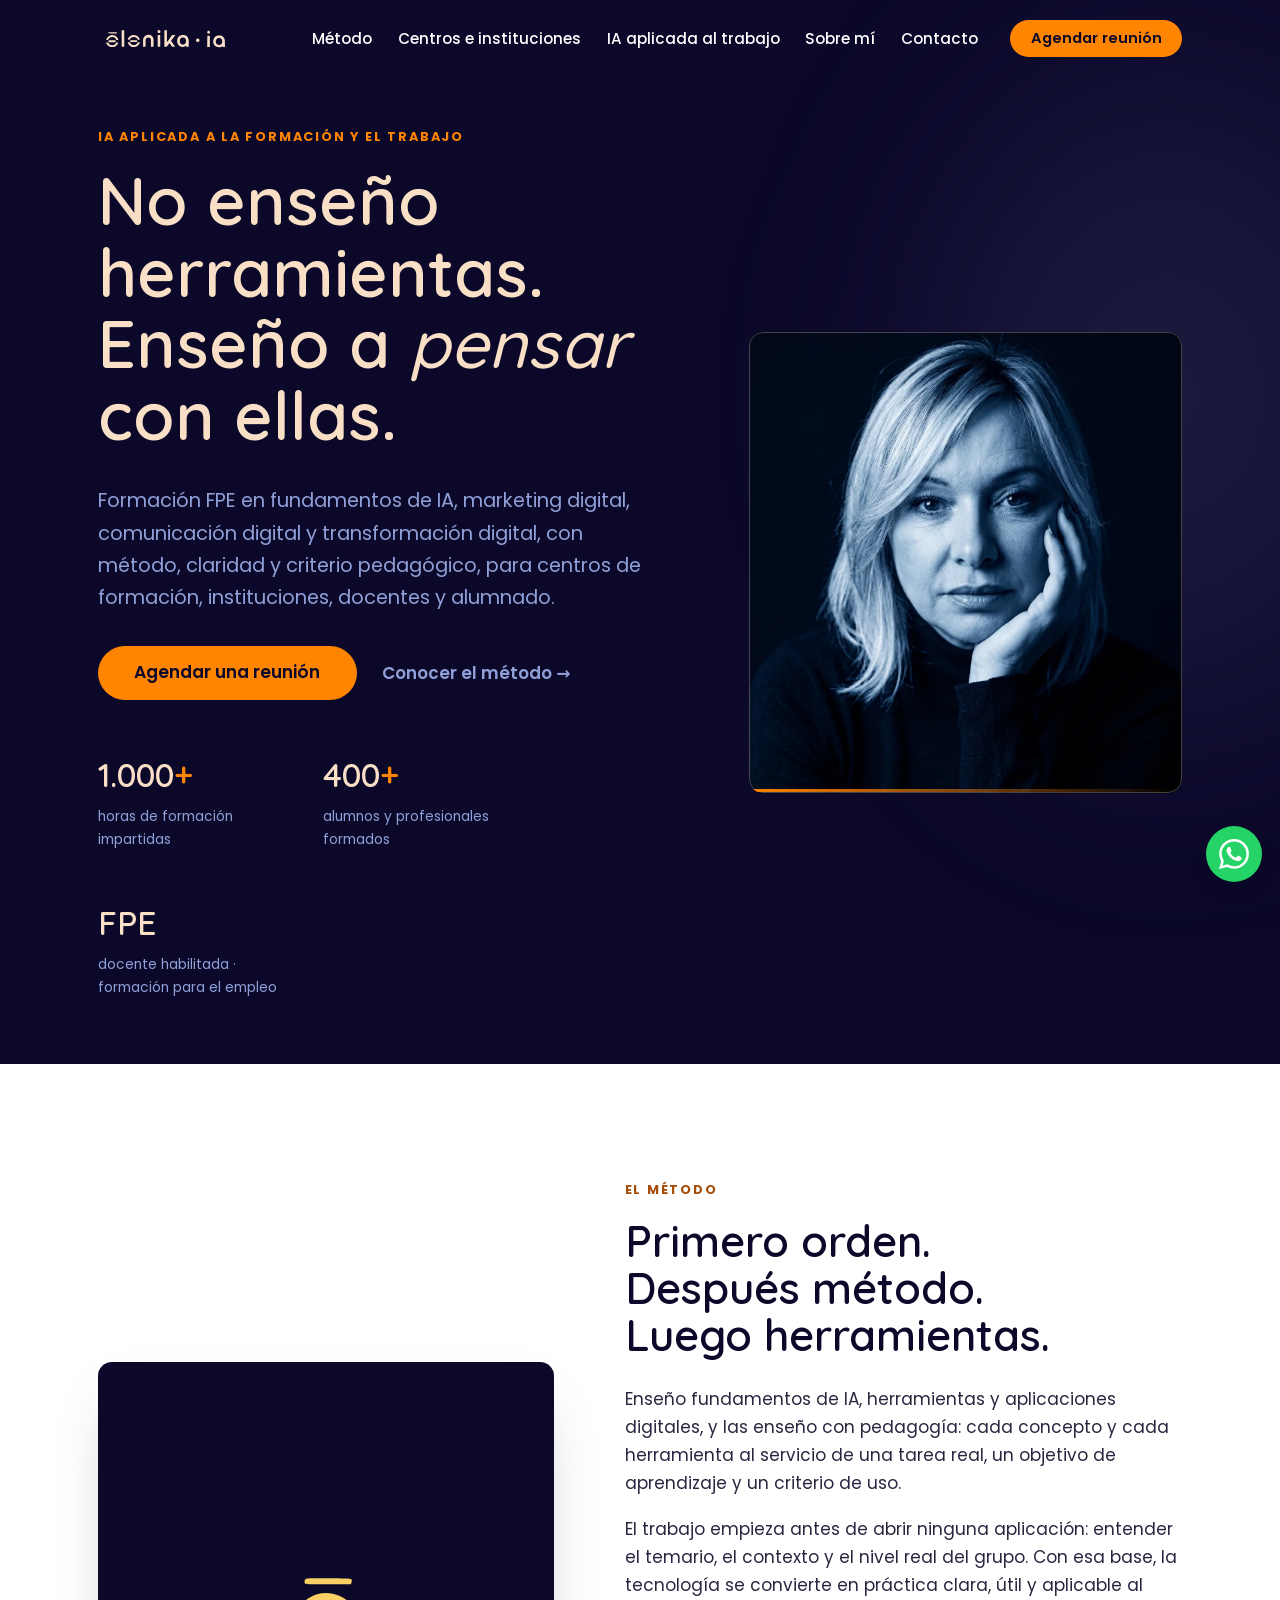
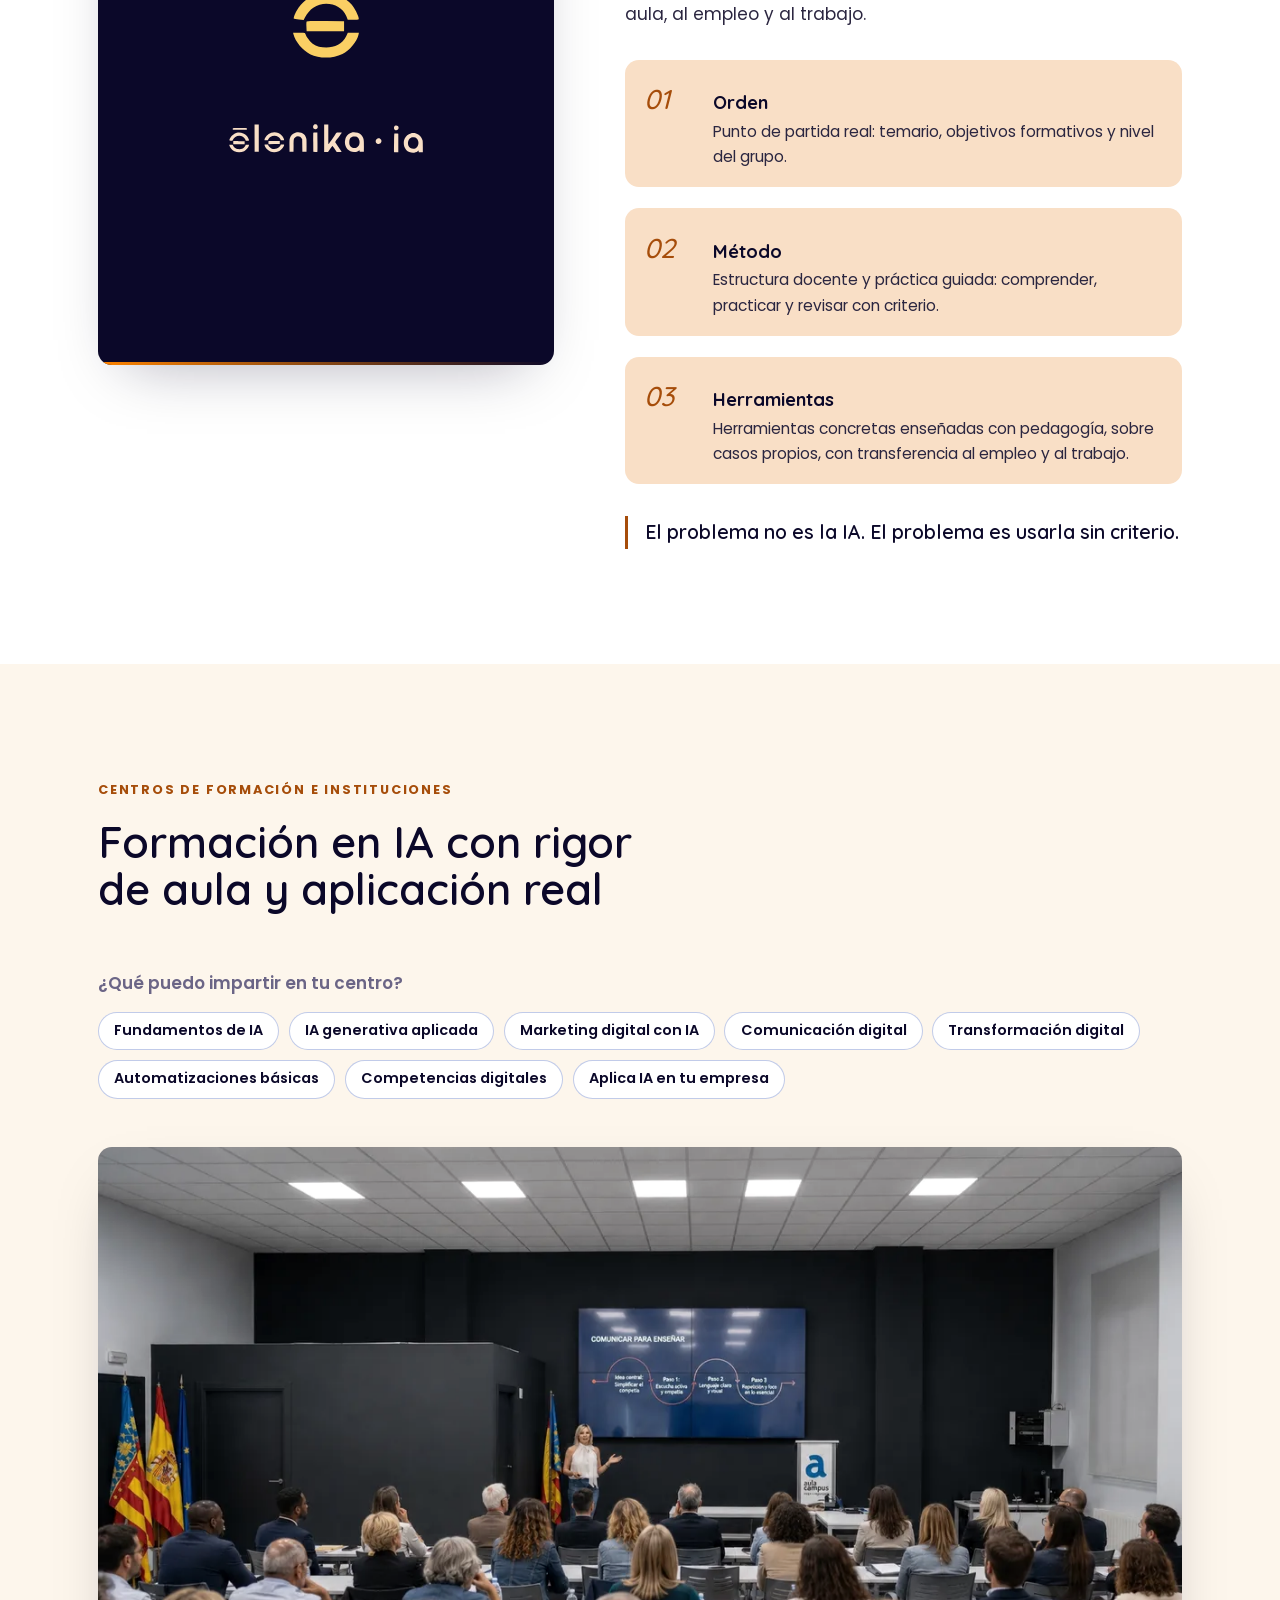
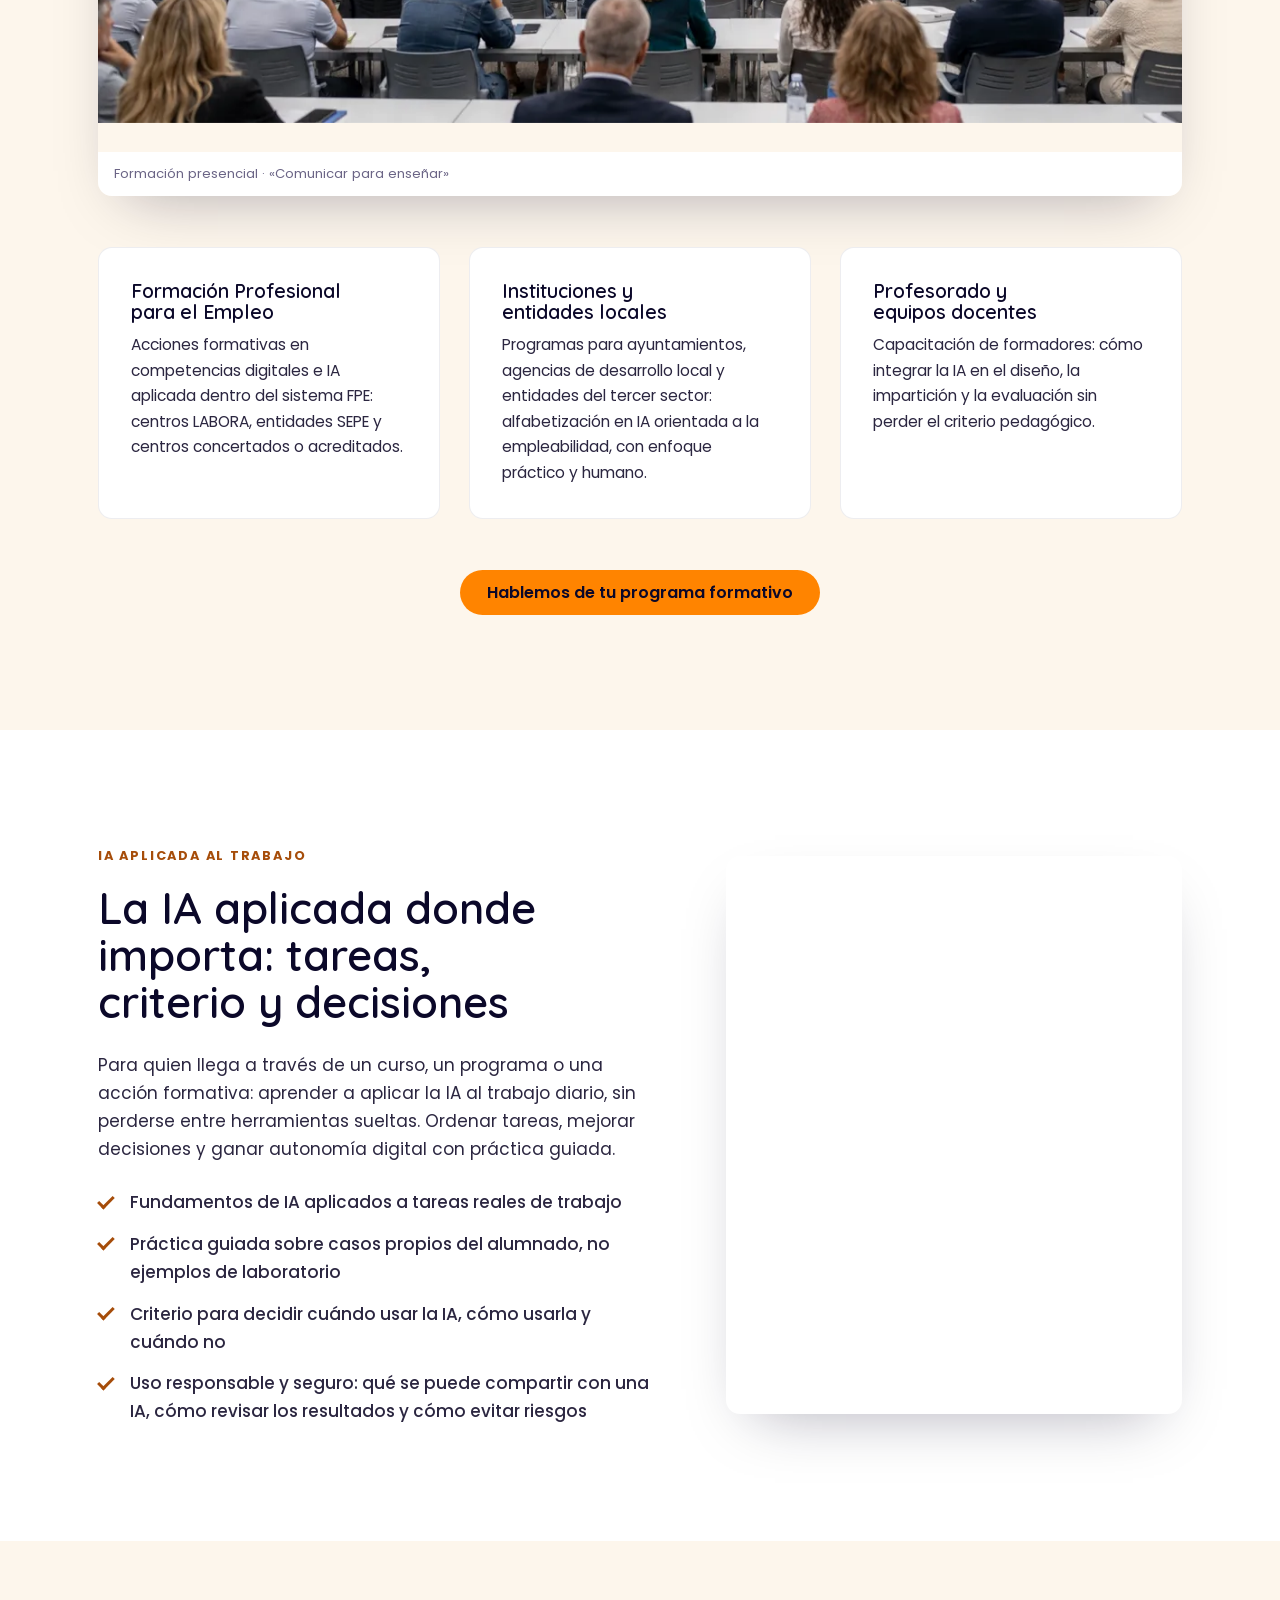
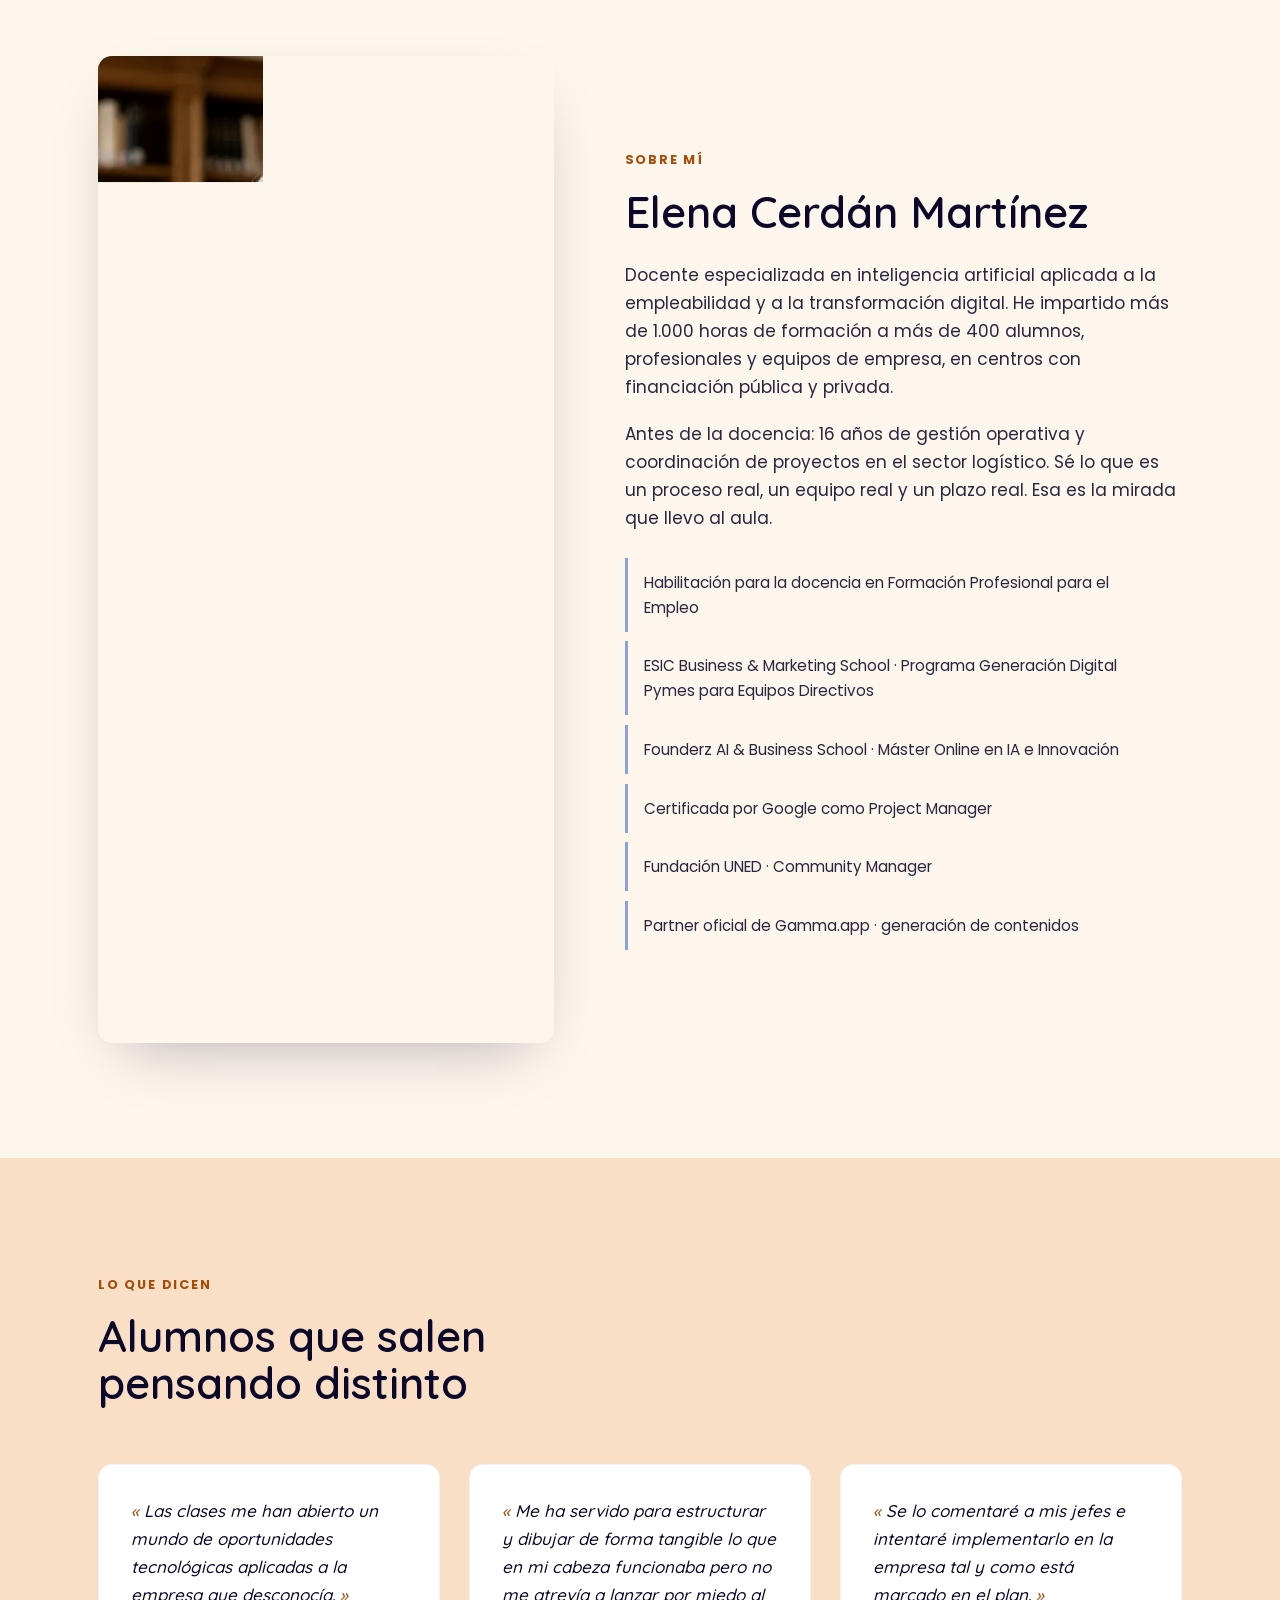
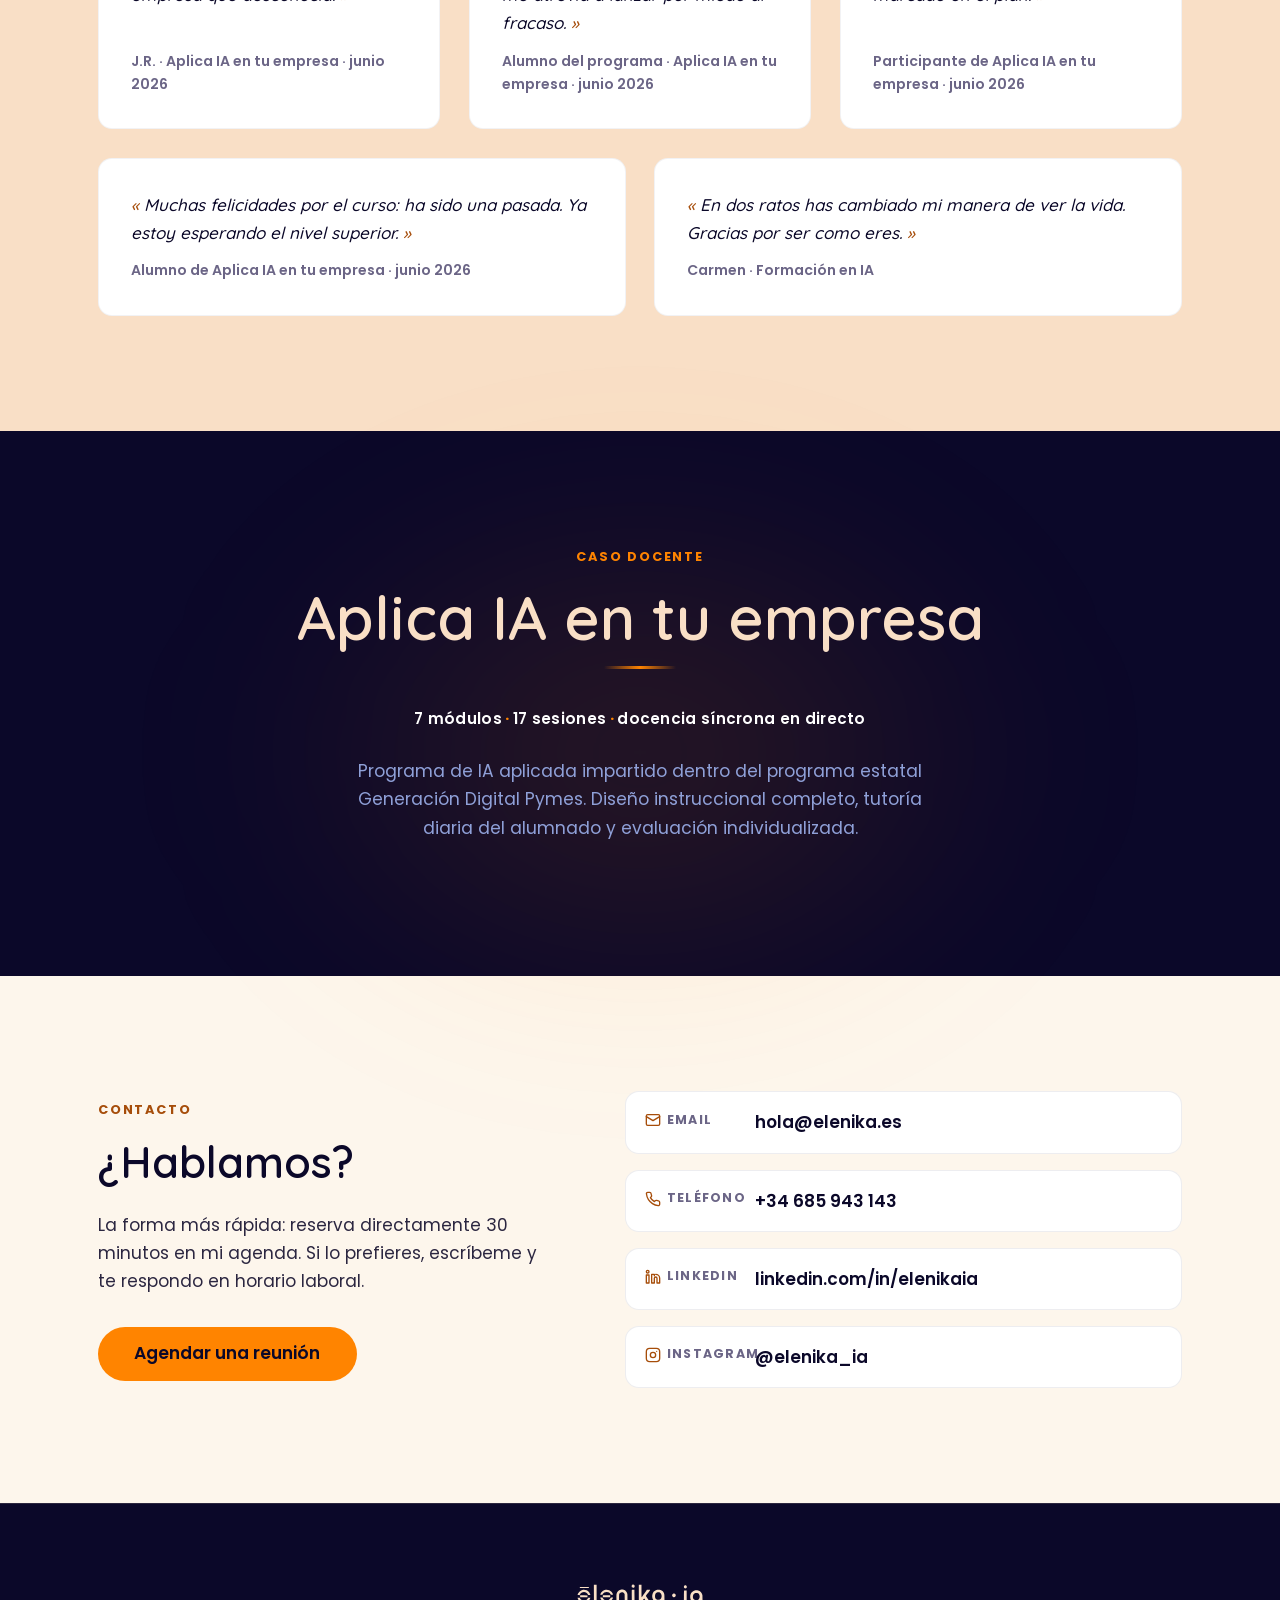
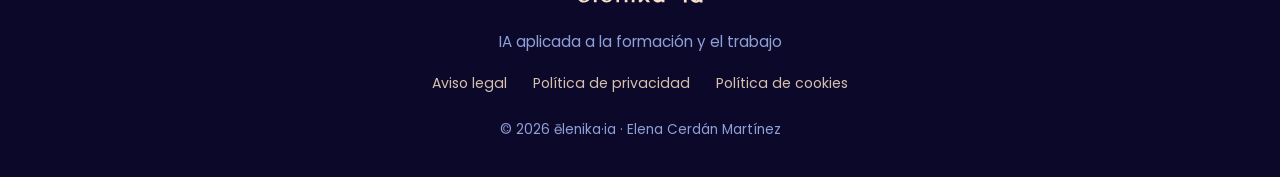
==== commit 158a04ef: "Pulido visual: contraste AA del naranja de texto, reveal robusto, caso docente y responsive - Token " ====
--- a/index.html
+++ b/index.html
@@ -6,7 +6,7 @@
   <title>ēlenika·ia · IA aplicada a la formación y el trabajo</title>
   <meta name="description" content="Formación FPE en fundamentos de IA, marketing digital, comunicación digital y transformación digital, para centros de formación, instituciones, docentes y alumnado. Elena Cerdán Martínez · ēlenika·ia.">
   <link rel="icon" type="image/svg+xml" href="assets/img/favicon.svg">
-  <link rel="stylesheet" href="styles.css?v=20260712b">
+  <link rel="stylesheet" href="styles.css?v=20260903">
   <meta property="og:title" content="ēlenika·ia · IA aplicada a la formación y el trabajo">
   <meta property="og:description" content="No enseño herramientas. Enseño a pensar con ellas. Formación FPE en fundamentos de IA, marketing digital, comunicación digital y transformación digital.">
   <meta property="og:type" content="website">
@@ -244,7 +244,8 @@
       <div class="container">
         <p class="kicker reveal">Caso docente</p>
         <h2 class="programa-title reveal" data-split="words">Aplica IA en tu empresa</h2>
-        <p class="programa-sub reveal">Programa de IA aplicada impartido dentro del programa estatal Generación Digital Pymes: 7 módulos, 17 sesiones, docencia síncrona en directo. Diseño instruccional completo, tutoría diaria del alumnado y evaluación individualizada.</p>
+        <p class="programa-spec reveal"><span>7 módulos</span><span>17 sesiones</span><span>docencia síncrona en directo</span></p>
+        <p class="programa-sub reveal">Programa de IA aplicada impartido dentro del programa estatal Generación Digital Pymes. Diseño instruccional completo, tutoría diaria del alumnado y evaluación individualizada.</p>
       </div>
     </section>
 
@@ -289,8 +290,8 @@
     <svg viewBox="0 0 24 24" aria-hidden="true"><path d="M17.472 14.382c-.297-.149-1.758-.867-2.03-.967-.273-.099-.471-.148-.67.15-.197.297-.767.966-.94 1.164-.173.199-.347.223-.644.075-.297-.15-1.255-.463-2.39-1.475-.883-.788-1.48-1.761-1.653-2.059-.173-.297-.018-.458.13-.606.134-.133.298-.347.446-.52.149-.174.198-.298.298-.497.099-.198.05-.371-.025-.52-.075-.149-.669-1.612-.916-2.207-.242-.579-.487-.5-.669-.51-.173-.008-.371-.01-.57-.01-.198 0-.52.074-.792.372-.272.297-1.04 1.016-1.04 2.479 0 1.462 1.065 2.875 1.213 3.074.149.198 2.096 3.2 5.077 4.487.709.306 1.262.489 1.694.625.712.227 1.36.195 1.871.118.571-.085 1.758-.719 2.006-1.413.248-.694.248-1.289.173-1.413-.074-.124-.272-.198-.57-.347m-5.421 7.403h-.004a9.87 9.87 0 01-5.031-1.378l-.361-.214-3.741.982.998-3.648-.235-.374a9.86 9.86 0 01-1.51-5.26c.001-5.45 4.436-9.884 9.888-9.884 2.64 0 5.122 1.03 6.988 2.898a9.825 9.825 0 012.893 6.994c-.003 5.45-4.437 9.884-9.885 9.884m8.413-18.297A11.815 11.815 0 0012.05 0C5.495 0 .16 5.335.157 11.892c0 2.096.547 4.142 1.588 5.945L.057 24l6.305-1.654a11.882 11.882 0 005.683 1.448h.005c6.554 0 11.89-5.335 11.893-11.893a11.821 11.821 0 00-3.48-8.413z"/></svg>
   </a>
 
-  <script defer src="lib/gsap.min.js?v=20260712b"></script>
-  <script defer src="lib/ScrollTrigger.min.js?v=20260712b"></script>
-  <script defer src="main.js?v=20260712b"></script>
+  <script defer src="lib/gsap.min.js?v=20260903"></script>
+  <script defer src="lib/ScrollTrigger.min.js?v=20260903"></script>
+  <script defer src="main.js?v=20260903"></script>
 </body>
 </html>
--- a/styles.css
+++ b/styles.css
@@ -136,6 +136,10 @@
 /* ---------- Tokens de marca ---------- */
 :root {
   --naranja: #FF8400;
+  /* Naranja para TEXTO sobre fondo claro: el #FF8400 sobre crema da 2,3:1 y no pasa
+     WCAG AA. Esta versión más profunda pasa AA sobre crema, blanco y amande.
+     El #FF8400 se reserva para rellenos (botones, filetes, acentos sobre navy). */
+  --naranja-texto: #A64D0A;
   --vista-bleu: #8FA0D8;
   --amande: #F9DFC6;
   --bleu-oxford: #0B0829;
@@ -163,6 +167,8 @@
   --ink: var(--amande);
   --text: var(--blanco);
   --text-2: var(--vista-bleu);
+  /* Sobre navy el naranja de marca ya contrasta de sobra: se recupera el brillante. */
+  --naranja-texto: var(--naranja);
 }
 
 /* ---------- Base ---------- */
@@ -194,15 +200,17 @@
   font-family: var(--font-display);
   font-optical-sizing: auto;
   color: var(--ink);
-  font-weight: 560;
+  font-weight: 600;
   line-height: 1.08;
   margin: 0 0 0.6em;
   text-wrap: balance;
 }
-h1 em, h2 em { font-style: italic; font-weight: 540; }
+/* Énfasis: cursiva + un peso más ligero (Quicksand 500, autoalojada) para que la palabra
+   destacada respire en lugar de competir con el resto del titular. */
+h1 em, h2 em { font-style: italic; font-weight: 500; }
 
 p { margin: 0 0 1.1em; }
-a { color: var(--naranja); text-decoration: none; }
+a { color: var(--naranja-texto); text-decoration: none; }
 a:hover { text-decoration: underline; text-underline-offset: 3px; }
 
 .container {
@@ -268,7 +276,7 @@
   font-weight: 500; font-size: 0.95rem;
   transition: color 0.25s;
 }
-.nav-links a:hover { color: var(--naranja); text-decoration: none; }
+.nav-links a:hover { color: var(--naranja-texto); text-decoration: none; }
 
 .nav-burger { display: none; }
 
@@ -301,7 +309,7 @@
   position: relative;
 }
 .link-arrow::after { content: " →"; transition: margin-left 0.25s var(--ease-out); }
-.link-arrow:hover { color: var(--naranja); text-decoration: none; }
+.link-arrow:hover { color: var(--naranja-texto); text-decoration: none; }
 .link-arrow:hover::after { margin-left: 5px; }
 
 /* ---------- Kicker ---------- */
@@ -310,8 +318,9 @@
   font-weight: 700;
   letter-spacing: 0.14em;
   text-transform: uppercase;
-  color: var(--naranja);
+  color: var(--naranja-texto);
   margin-bottom: 1.1rem;
+  text-wrap: balance;
 }
 
 /* ---------- Hero ---------- */
@@ -344,7 +353,7 @@
   position: relative;
 }
 .hero-title {
-  font-size: clamp(2.3rem, 5.2vw, 4.3rem);
+  font-size: clamp(2rem, 5.2vw, 4.3rem);
   max-width: 16ch;
   margin-bottom: 0.5em;
 }
@@ -425,6 +434,14 @@
   box-shadow: 0 24px 60px -28px rgba(11, 8, 41, 0.35);
 }
 .figure-editorial img { width: 100%; object-fit: cover; }
+
+/* Grado común y sutil para la fotografía documental (biblioteca cálida, oficina fría,
+   aula neutra) para que se lean como un mismo reportaje. El hero queda fuera: su
+   duotono frío es un contrapunto deliberado. El panel de marca también queda fuera. */
+.figure-editorial:not(.brand-panel) > img,
+.figure-wide > img {
+  filter: saturate(0.9) contrast(1.03);
+}
 
 /* Panel de marca (sección método) */
 .brand-panel {
@@ -495,7 +512,7 @@
   font-family: var(--font-display);
   font-style: italic;
   font-size: 1.7rem;
-  color: var(--naranja);
+  color: var(--naranja-texto);
 }
 .metodo-steps strong {
   font-family: var(--font-display);
@@ -508,7 +525,7 @@
 .metodo-cierre {
   margin: 2rem 0 0;
   padding-left: 1.1rem;
-  border-left: 3px solid var(--naranja);
+  border-left: 3px solid var(--naranja-texto);
   font-family: var(--font-display);
   font-size: 1.22rem;
   font-weight: 600;
@@ -579,8 +596,8 @@
   content: "";
   position: absolute; left: 0; top: 0.42em;
   width: 0.95em; height: 0.55em;
-  border-left: 3px solid var(--naranja);
-  border-bottom: 3px solid var(--naranja);
+  border-left: 3px solid var(--naranja-texto);
+  border-bottom: 3px solid var(--naranja-texto);
   transform: rotate(-45deg);
 }
 
@@ -609,9 +626,16 @@
   color: var(--ink);
   flex: 1;
 }
-.testimonio p::before { content: "« "; color: var(--naranja); }
-.testimonio p::after { content: " »"; color: var(--naranja); }
+.testimonio p::before { content: "« "; color: var(--naranja-texto); }
+.testimonio p::after { content: " »"; color: var(--naranja-texto); }
 .testimonio footer { font-size: 0.88rem; color: var(--text-2); font-weight: 600; }
+
+/* 5 testimonios: rejilla de 6 columnas para que la última fila (2 tarjetas)
+   ocupe el ancho completo en 3+3 en vez de dejar un hueco. */
+.testimonios { grid-template-columns: repeat(6, 1fr); }
+.testimonios > .testimonio { grid-column: span 2; }
+.testimonios > .testimonio:nth-child(4),
+.testimonios > .testimonio:nth-child(5) { grid-column: span 3; }
 
 /* Programa destacado */
 .section-programa {
@@ -630,8 +654,30 @@
 .section-programa .container { position: relative; }
 .programa-title {
   font-size: clamp(2.2rem, 5vw, 3.8rem);
-  max-width: 16ch;
+  max-width: 24ch;
   margin-inline: auto;
+}
+/* Filete firma: el mismo subrayado naranja del hero, centrado bajo el título. */
+.programa-title::after {
+  content: "";
+  display: block;
+  width: 72px;
+  height: 3px;
+  margin: 1rem auto 0;
+  background: linear-gradient(90deg, rgba(255, 132, 0, 0), var(--naranja), rgba(255, 132, 0, 0));
+}
+/* Línea de datos del programa: ancla el bloque sin caer en el patrón de métricas. */
+.programa-spec {
+  margin: 1.4rem 0 1.6rem;
+  color: var(--text);
+  font-weight: 600;
+  font-size: 0.95rem;
+  letter-spacing: 0.02em;
+}
+.programa-spec span:not(:last-child)::after {
+  content: " · ";
+  color: var(--naranja);
+  font-weight: 700;
 }
 .programa-sub {
   max-width: 56ch;
@@ -667,9 +713,9 @@
   font-weight: 700;
   color: var(--text-2);
 }
-.contact-list span svg { flex: none; color: var(--naranja); }
+.contact-list span svg { flex: none; color: var(--naranja-texto); }
 .contact-list a { font-weight: 600; color: var(--ink); overflow-wrap: anywhere; }
-.contact-list a:hover { color: var(--naranja); text-decoration: none; }
+.contact-list a:hover { color: var(--naranja-texto); text-decoration: none; }
 
 /* ---------- Footer ---------- */
 .footer {
@@ -683,7 +729,7 @@
 .footer-tagline { color: var(--text-2); font-size: 0.95rem; margin: 0; }
 .footer-legal { display: flex; gap: 1.6rem; flex-wrap: wrap; justify-content: center; }
 .footer-legal a { color: var(--amande); font-size: 0.88rem; opacity: 0.85; }
-.footer-legal a:hover { color: var(--naranja); opacity: 1; text-decoration: none; }
+.footer-legal a:hover { color: var(--naranja-texto); opacity: 1; text-decoration: none; }
 .footer-copy { color: var(--text-2); font-size: 0.85rem; margin: 0.4rem 0 0; }
 
 /* ---------- Reveal on scroll ---------- */
@@ -724,6 +770,17 @@
   .grid-2--reverse .figure-editorial { order: 0; }
   .figure-editorial { max-width: 520px; }
   .cards-3 { grid-template-columns: 1fr 1fr; }
+
+  /* En móvil/tablet el texto lidera; el panel de marca pasa debajo y deja de ser
+     un bloque navy enorme antes de leer nada. */
+  .section-metodo .grid-2 .brand-panel { order: 2; }
+  .brand-panel { aspect-ratio: 16 / 9; }
+
+  /* Testimonios: se anula el tramado de 6 columnas del escritorio. */
+  .testimonios { grid-template-columns: 1fr 1fr; }
+  .testimonios > .testimonio,
+  .testimonios > .testimonio:nth-child(4),
+  .testimonios > .testimonio:nth-child(5) { grid-column: auto; }
 
   /* Menú hamburguesa también en tablet: la etiqueta larga desbordaba el menú horizontal */
   .nav-links {
@@ -774,9 +831,15 @@
   .nav-burger { margin-left: auto; }
 
   .cards-3 { grid-template-columns: 1fr; }
-  .hero { padding-top: calc(var(--nav-h) + 2rem); }
-  .hero-stats { gap: 1.2rem 2rem; }
+  .hero { padding-top: calc(var(--nav-h) + 2rem); padding-bottom: 5.5rem; }
+  .hero-stats { gap: 1.2rem 2rem; margin-top: 2.25rem; }
   .contact-list li { grid-template-columns: 1fr; gap: 0.15rem; }
+
+  /* La etiqueta larga del hero cabe mejor con menos cuerpo y menos tracking. */
+  .kicker { font-size: 0.72rem; letter-spacing: 0.08em; }
+
+  /* Panel de marca: banner corto en móvil, no un muro navy. */
+  .brand-panel { aspect-ratio: 3 / 2; gap: 1.4rem; }
 }
 
 /* ---------- Burbuja flotante de WhatsApp ---------- */
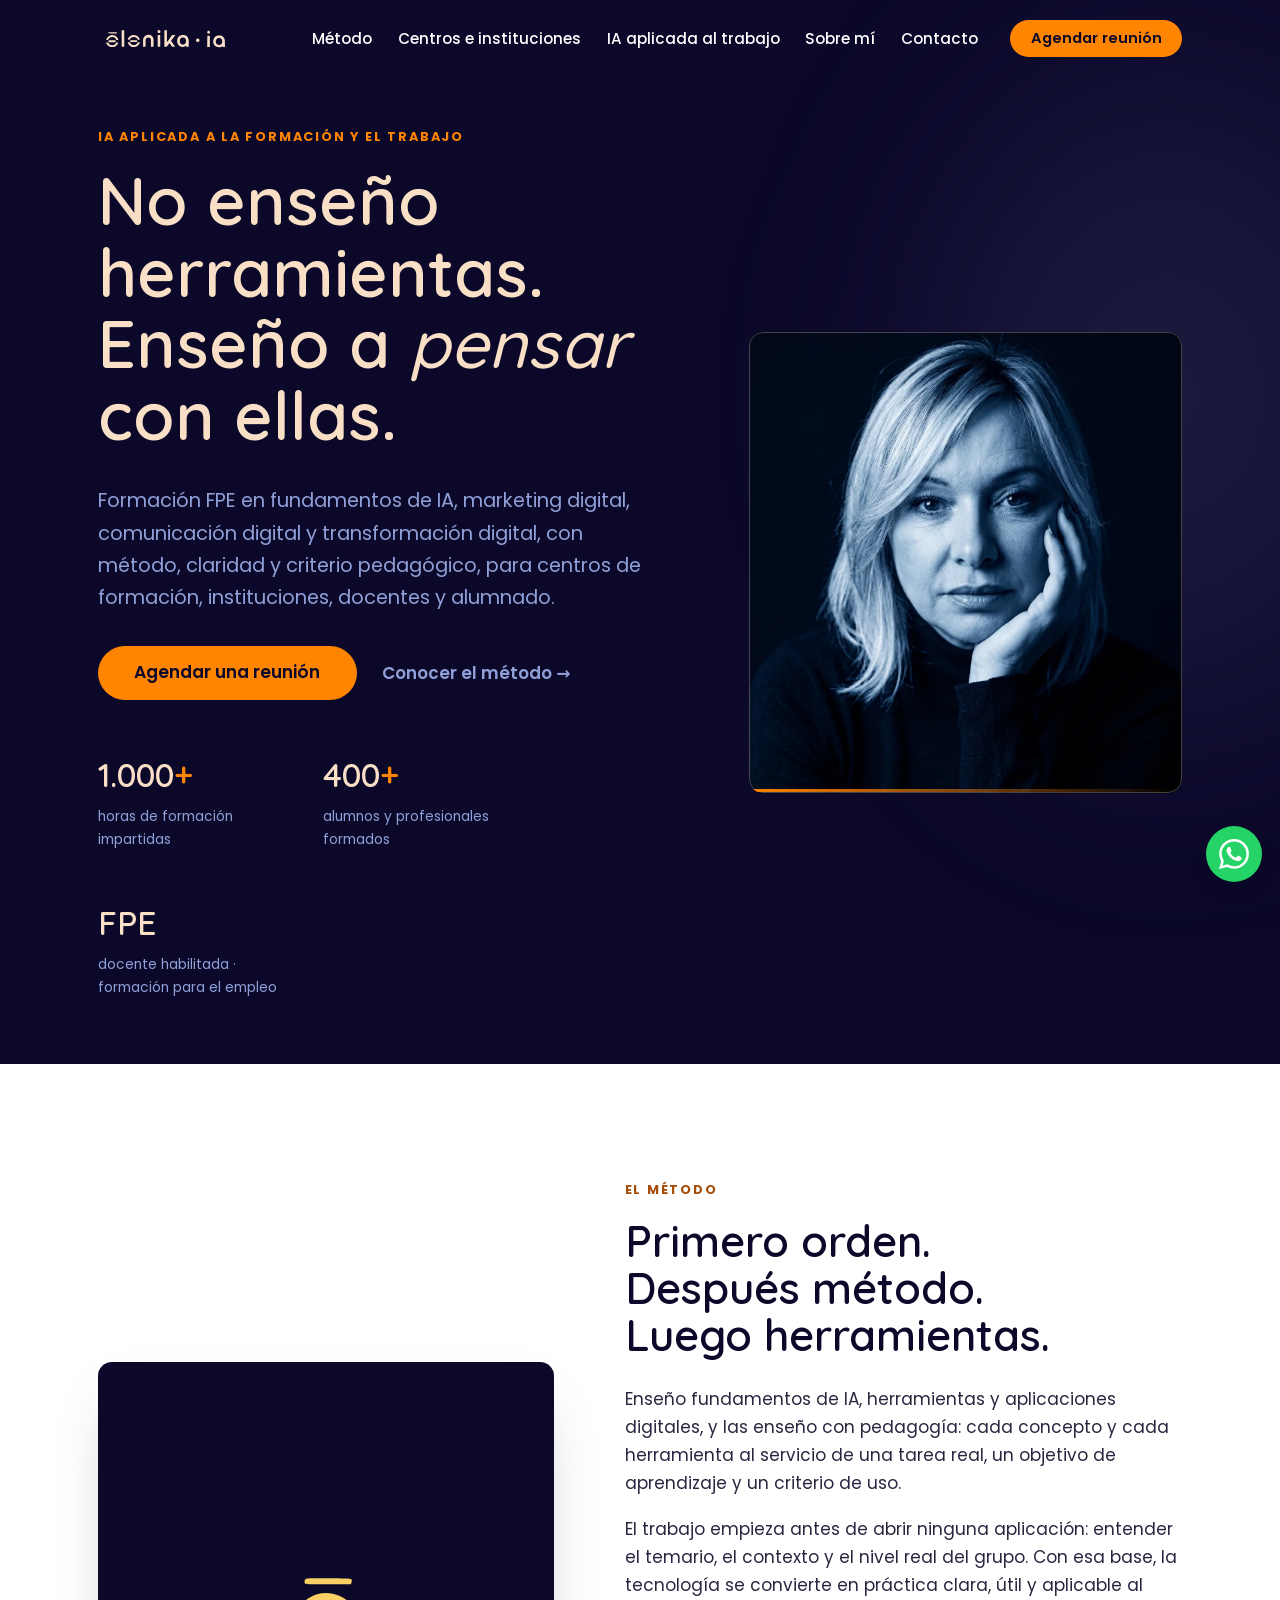
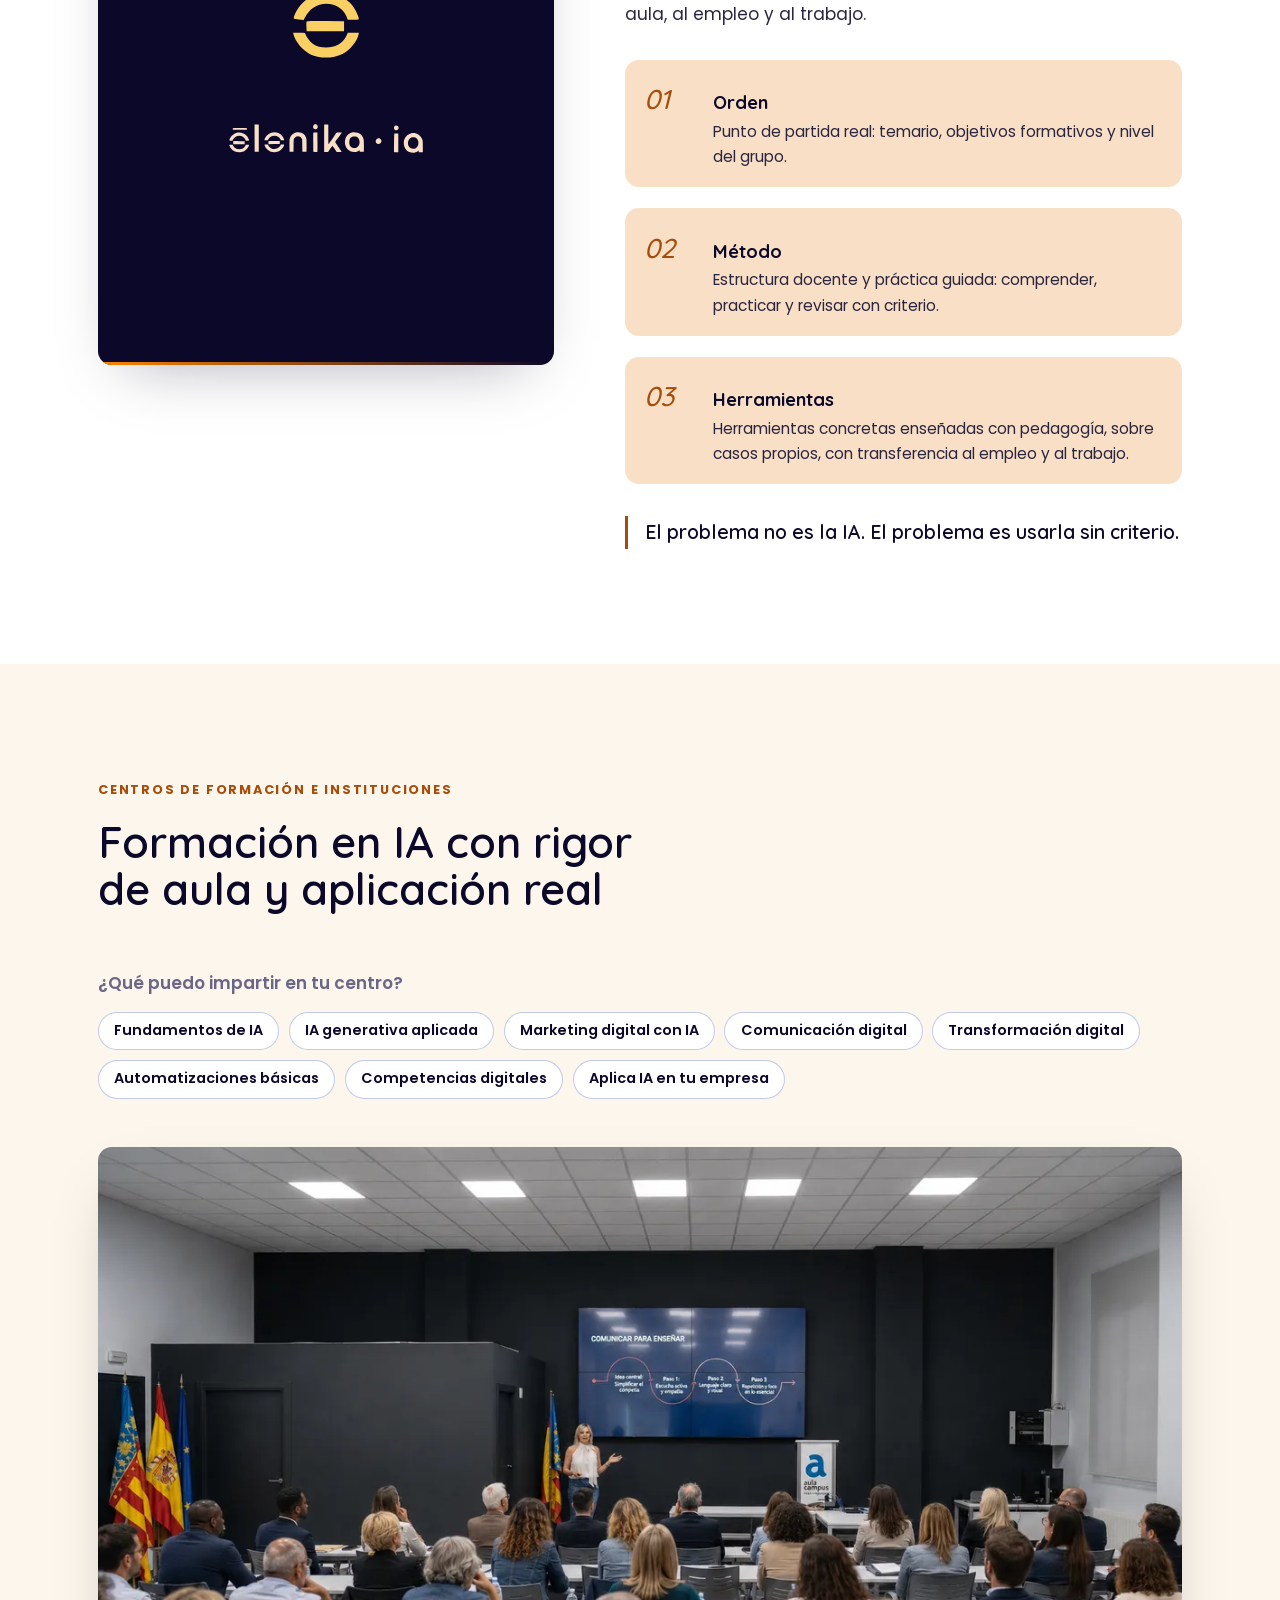
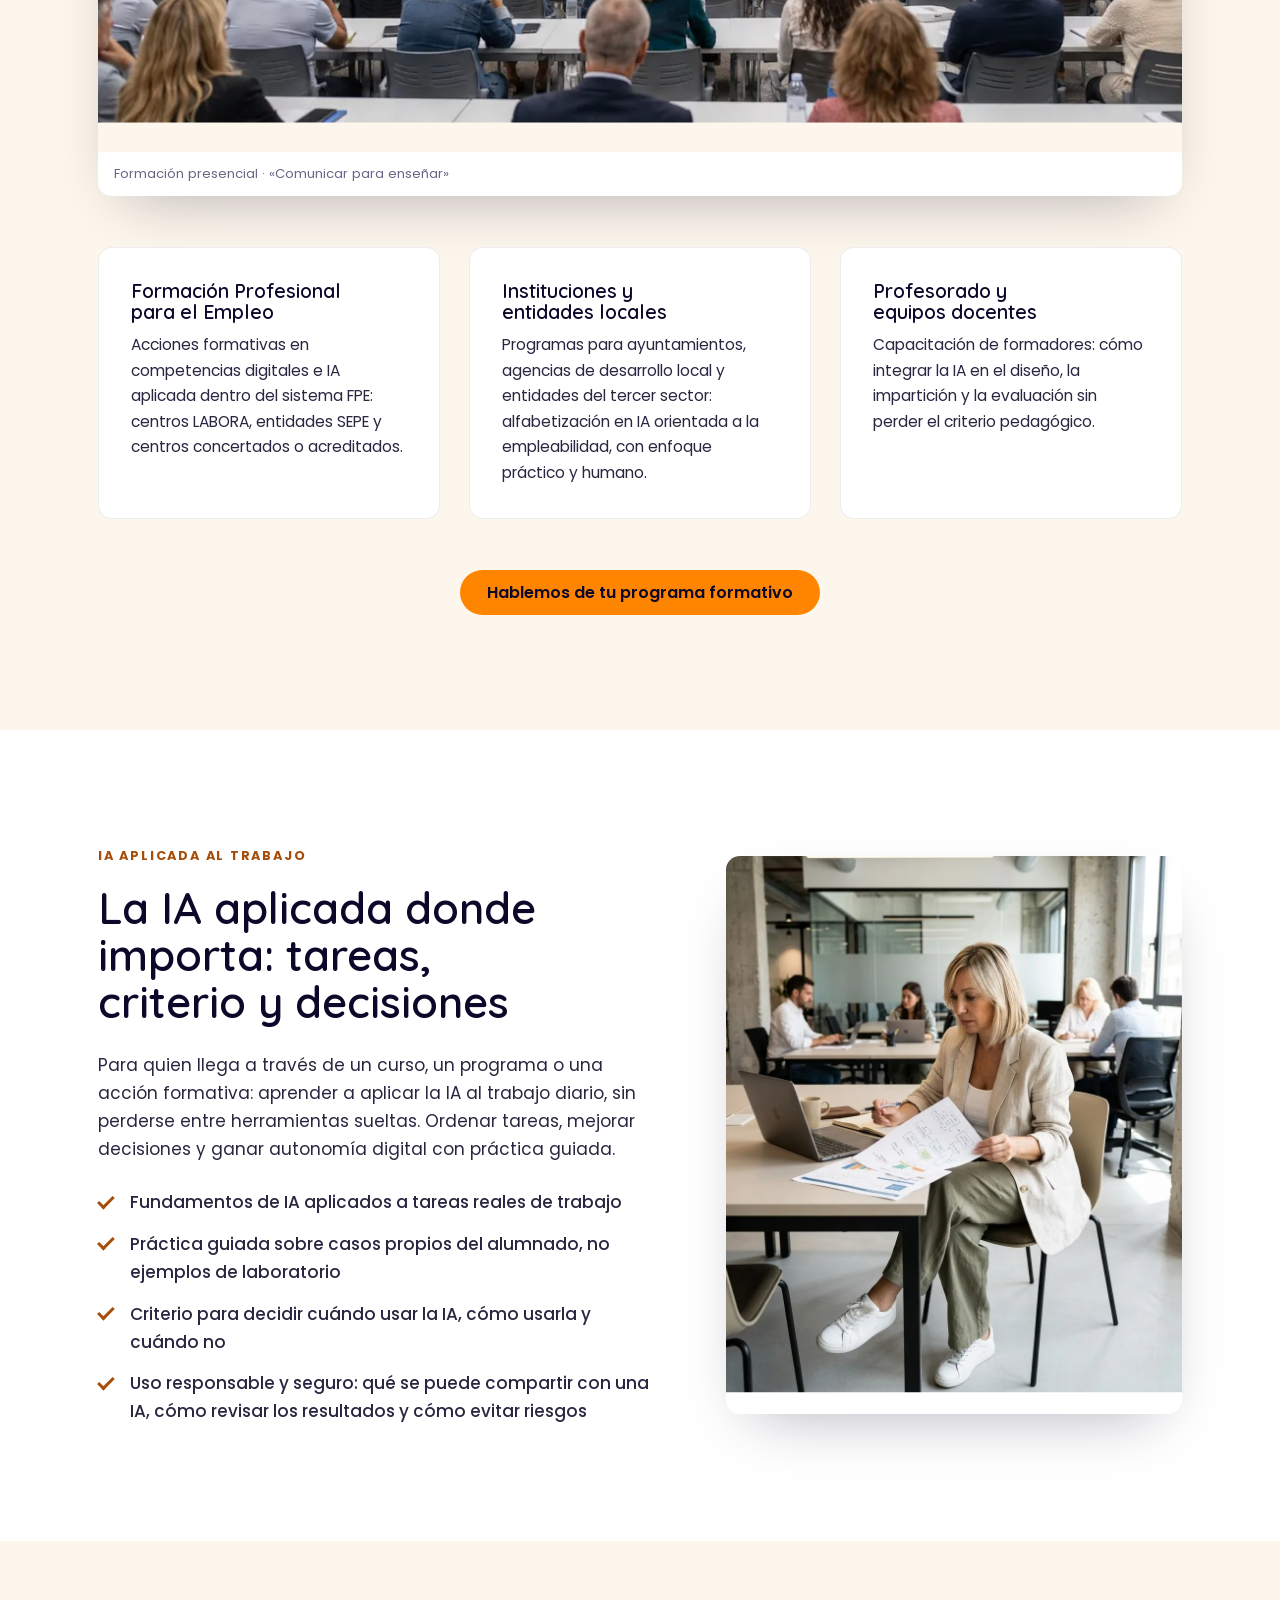
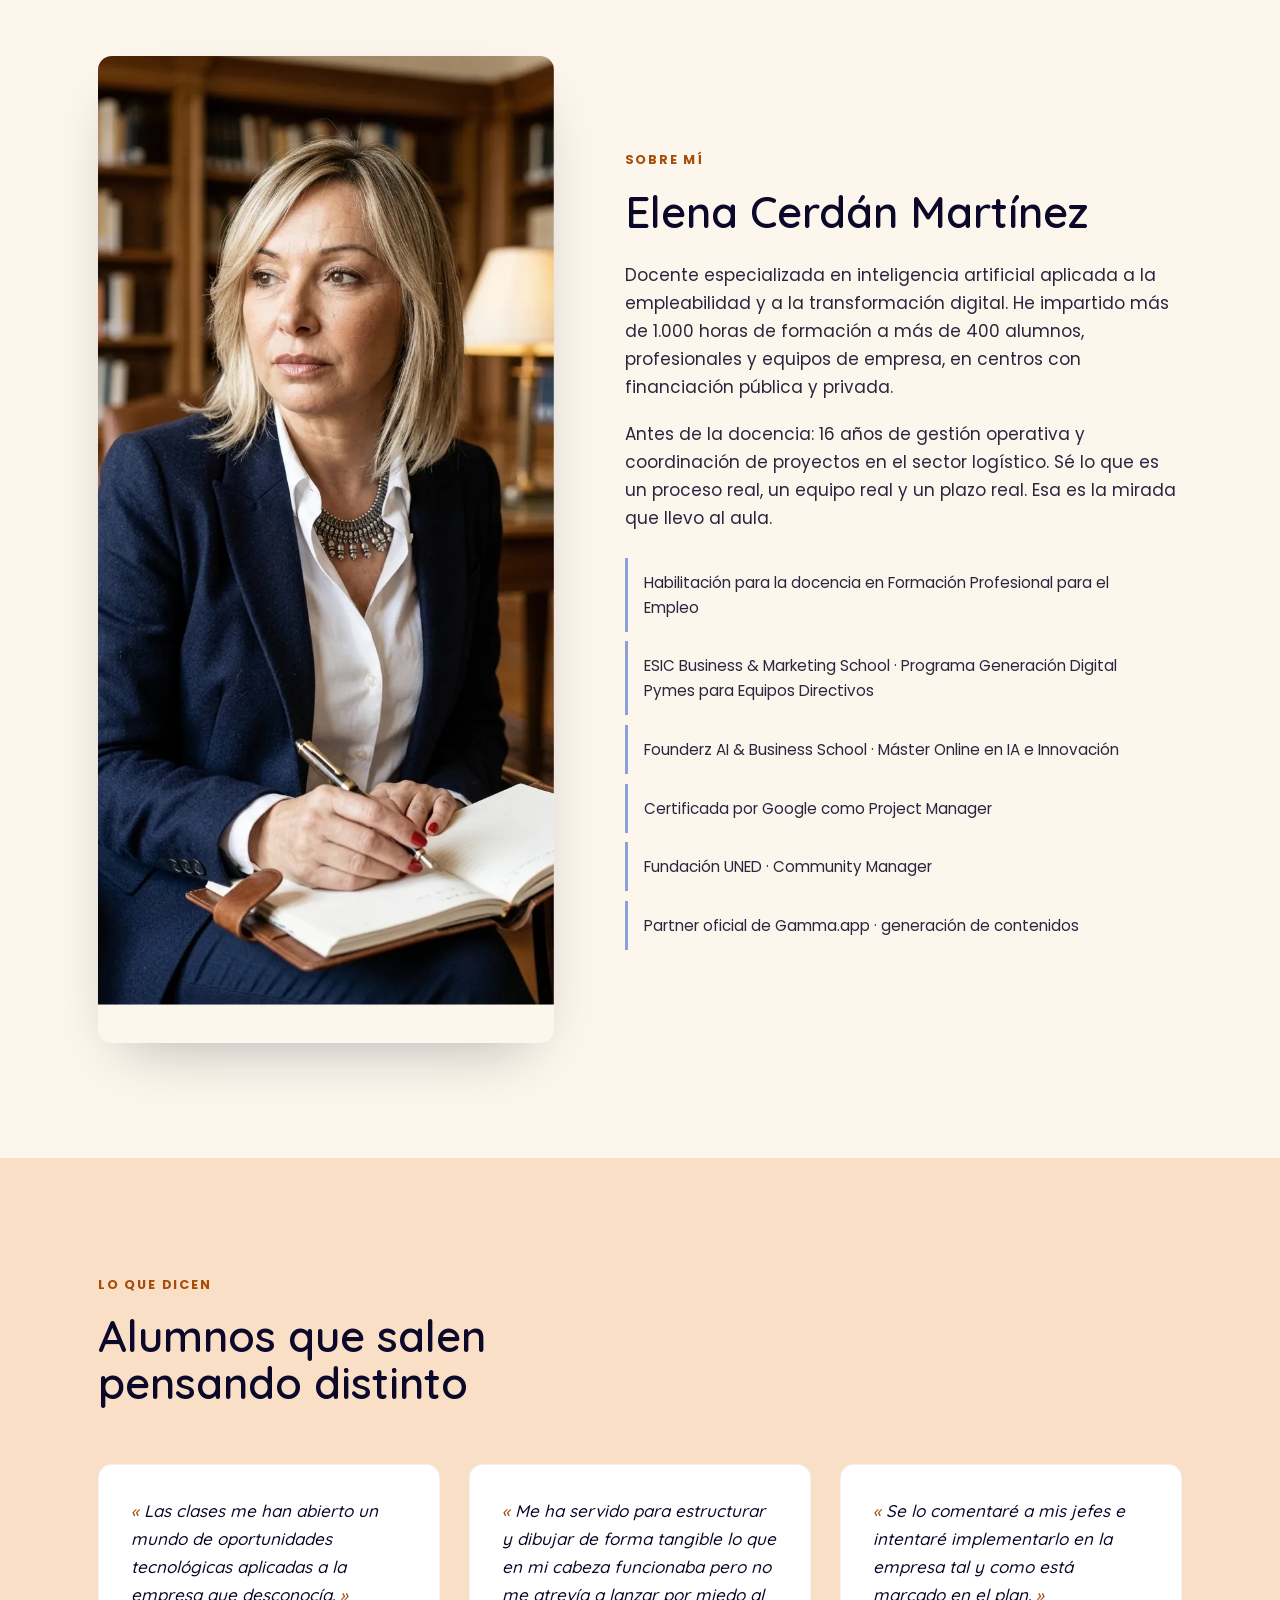
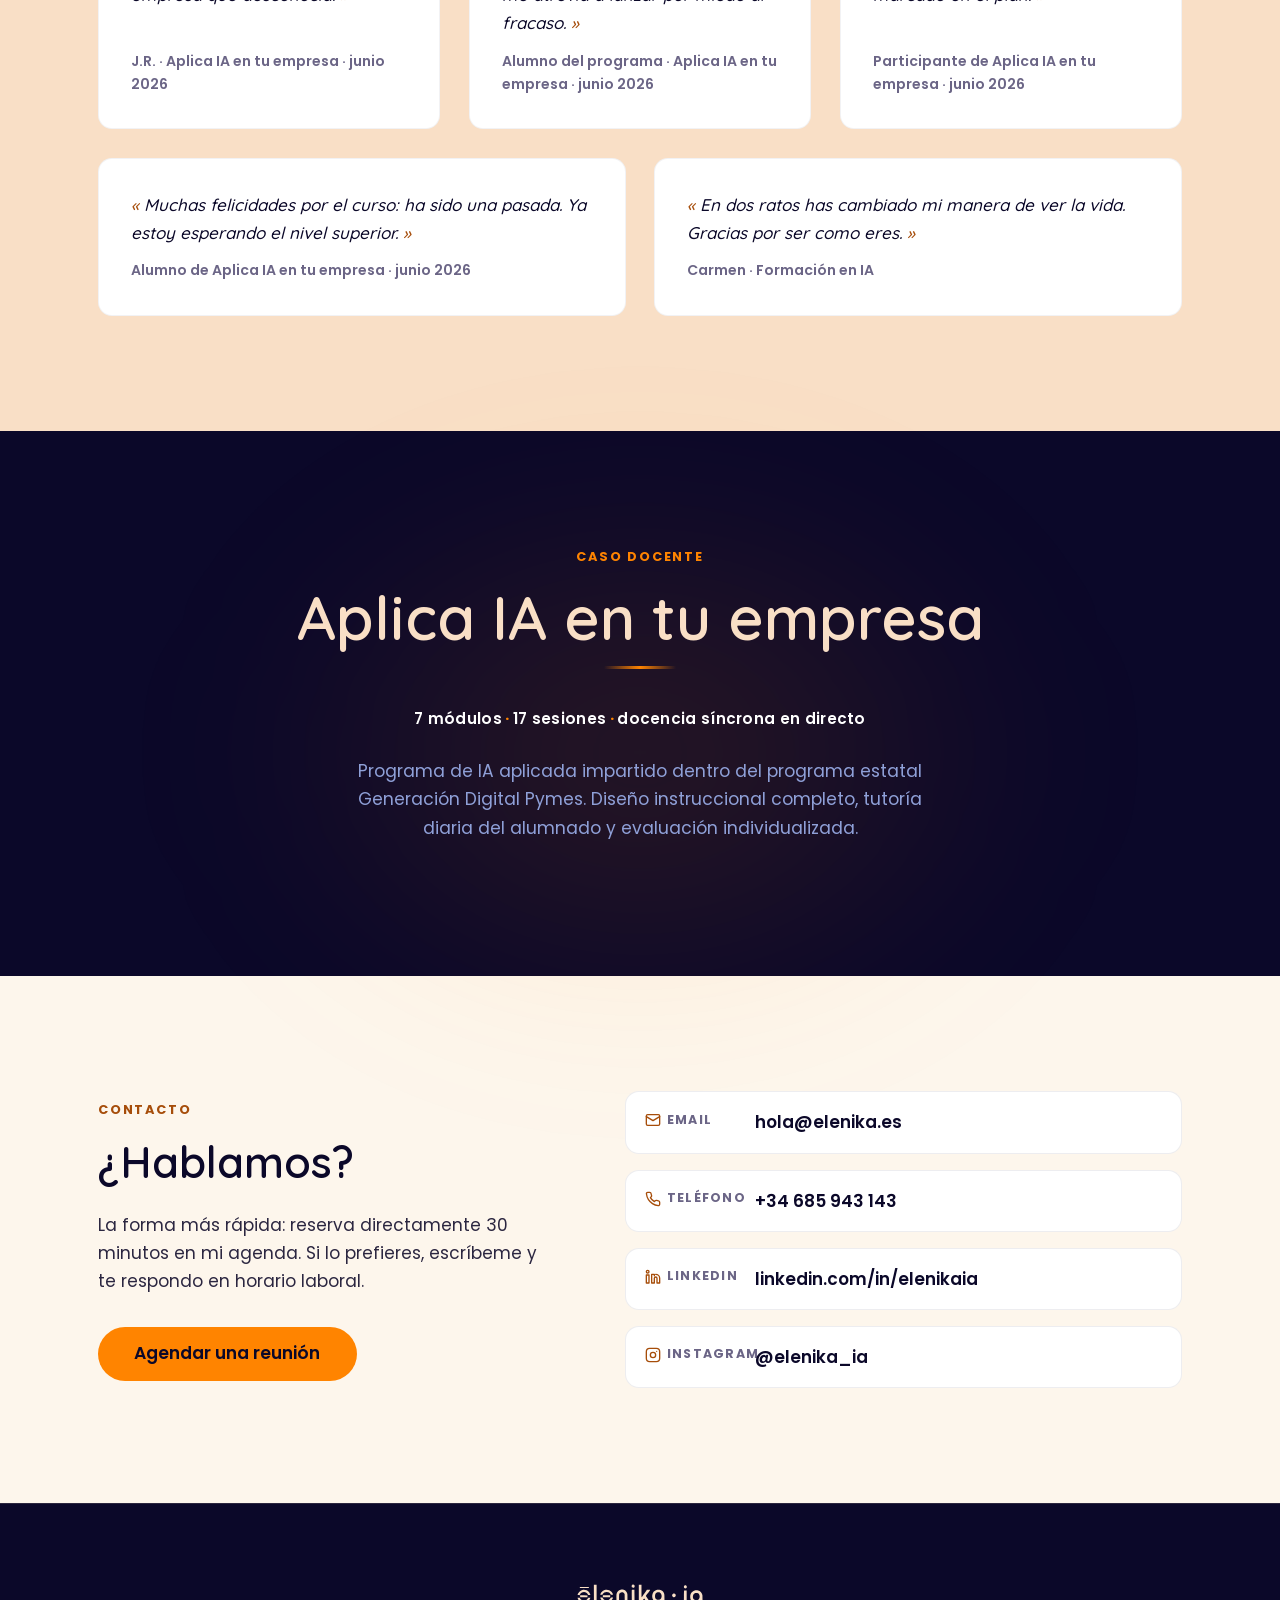
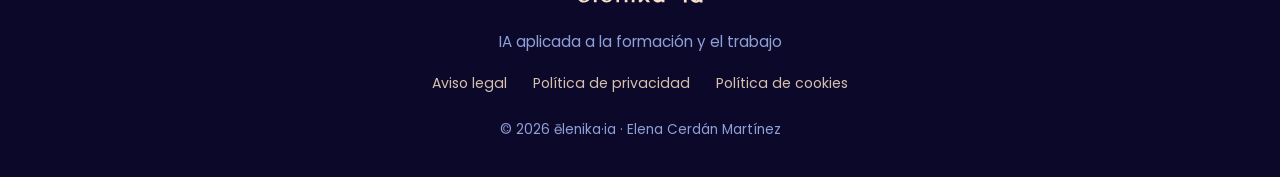
==== commit 0aab373b: "Fotografía en color original: se retira el filtro CSS de las fotos documentales Decisión de Elena: l" ====
--- a/index.html
+++ b/index.html
@@ -6,7 +6,7 @@
   <title>ēlenika·ia · IA aplicada a la formación y el trabajo</title>
   <meta name="description" content="Formación FPE en fundamentos de IA, marketing digital, comunicación digital y transformación digital, para centros de formación, instituciones, docentes y alumnado. Elena Cerdán Martínez · ēlenika·ia.">
   <link rel="icon" type="image/svg+xml" href="assets/img/favicon.svg">
-  <link rel="stylesheet" href="styles.css?v=20260903">
+  <link rel="stylesheet" href="styles.css?v=20260904">
   <meta property="og:title" content="ēlenika·ia · IA aplicada a la formación y el trabajo">
   <meta property="og:description" content="No enseño herramientas. Enseño a pensar con ellas. Formación FPE en fundamentos de IA, marketing digital, comunicación digital y transformación digital.">
   <meta property="og:type" content="website">
@@ -290,8 +290,8 @@
     <svg viewBox="0 0 24 24" aria-hidden="true"><path d="M17.472 14.382c-.297-.149-1.758-.867-2.03-.967-.273-.099-.471-.148-.67.15-.197.297-.767.966-.94 1.164-.173.199-.347.223-.644.075-.297-.15-1.255-.463-2.39-1.475-.883-.788-1.48-1.761-1.653-2.059-.173-.297-.018-.458.13-.606.134-.133.298-.347.446-.52.149-.174.198-.298.298-.497.099-.198.05-.371-.025-.52-.075-.149-.669-1.612-.916-2.207-.242-.579-.487-.5-.669-.51-.173-.008-.371-.01-.57-.01-.198 0-.52.074-.792.372-.272.297-1.04 1.016-1.04 2.479 0 1.462 1.065 2.875 1.213 3.074.149.198 2.096 3.2 5.077 4.487.709.306 1.262.489 1.694.625.712.227 1.36.195 1.871.118.571-.085 1.758-.719 2.006-1.413.248-.694.248-1.289.173-1.413-.074-.124-.272-.198-.57-.347m-5.421 7.403h-.004a9.87 9.87 0 01-5.031-1.378l-.361-.214-3.741.982.998-3.648-.235-.374a9.86 9.86 0 01-1.51-5.26c.001-5.45 4.436-9.884 9.888-9.884 2.64 0 5.122 1.03 6.988 2.898a9.825 9.825 0 012.893 6.994c-.003 5.45-4.437 9.884-9.885 9.884m8.413-18.297A11.815 11.815 0 0012.05 0C5.495 0 .16 5.335.157 11.892c0 2.096.547 4.142 1.588 5.945L.057 24l6.305-1.654a11.882 11.882 0 005.683 1.448h.005c6.554 0 11.89-5.335 11.893-11.893a11.821 11.821 0 00-3.48-8.413z"/></svg>
   </a>
 
-  <script defer src="lib/gsap.min.js?v=20260903"></script>
-  <script defer src="lib/ScrollTrigger.min.js?v=20260903"></script>
-  <script defer src="main.js?v=20260903"></script>
+  <script defer src="lib/gsap.min.js?v=20260904"></script>
+  <script defer src="lib/ScrollTrigger.min.js?v=20260904"></script>
+  <script defer src="main.js?v=20260904"></script>
 </body>
 </html>
--- a/styles.css
+++ b/styles.css
@@ -435,13 +435,8 @@
 }
 .figure-editorial img { width: 100%; object-fit: cover; }
 
-/* Grado común y sutil para la fotografía documental (biblioteca cálida, oficina fría,
-   aula neutra) para que se lean como un mismo reportaje. El hero queda fuera: su
-   duotono frío es un contrapunto deliberado. El panel de marca también queda fuera. */
-.figure-editorial:not(.brand-panel) > img,
-.figure-wide > img {
-  filter: saturate(0.9) contrast(1.03);
-}
+/* La fotografía va en su color original, sin filtro CSS (decisión de Elena, 3 sep 2026).
+   El hero mantiene su duotono frío. */
 
 /* Panel de marca (sección método) */
 .brand-panel {
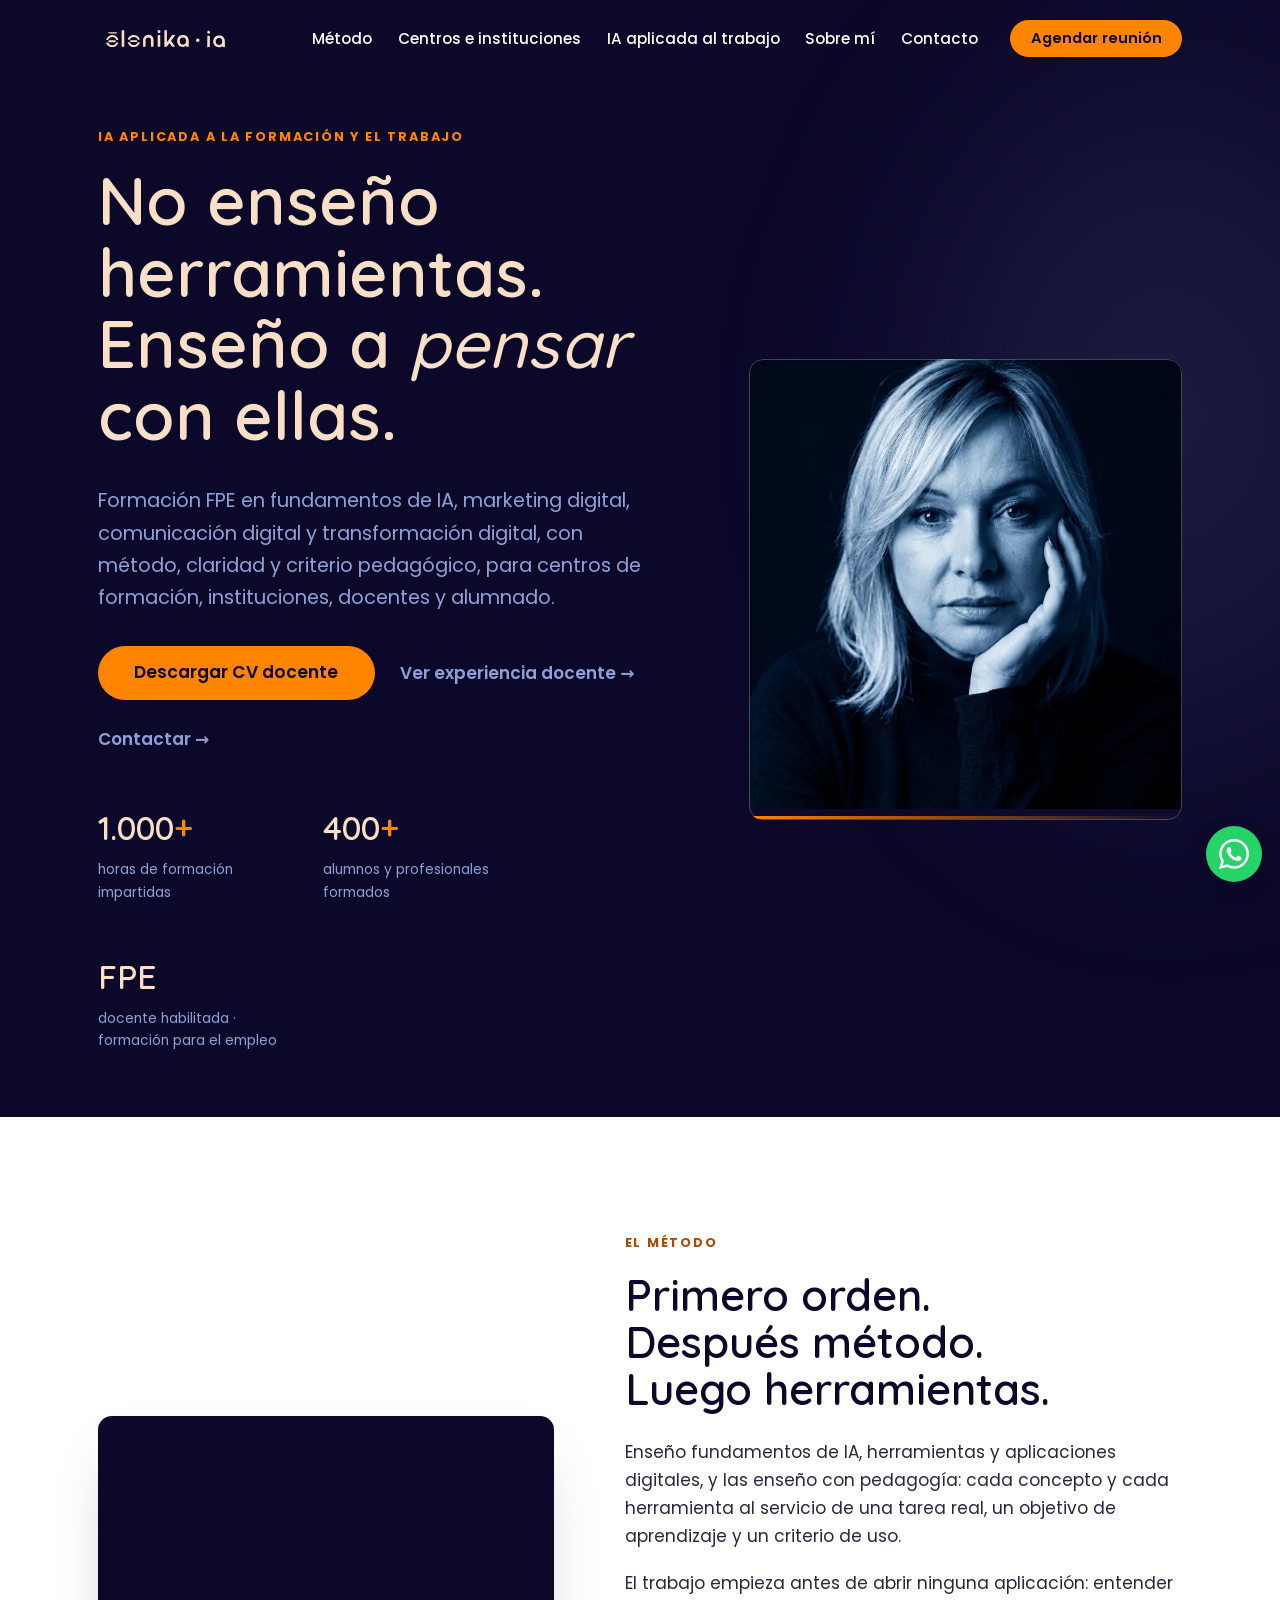
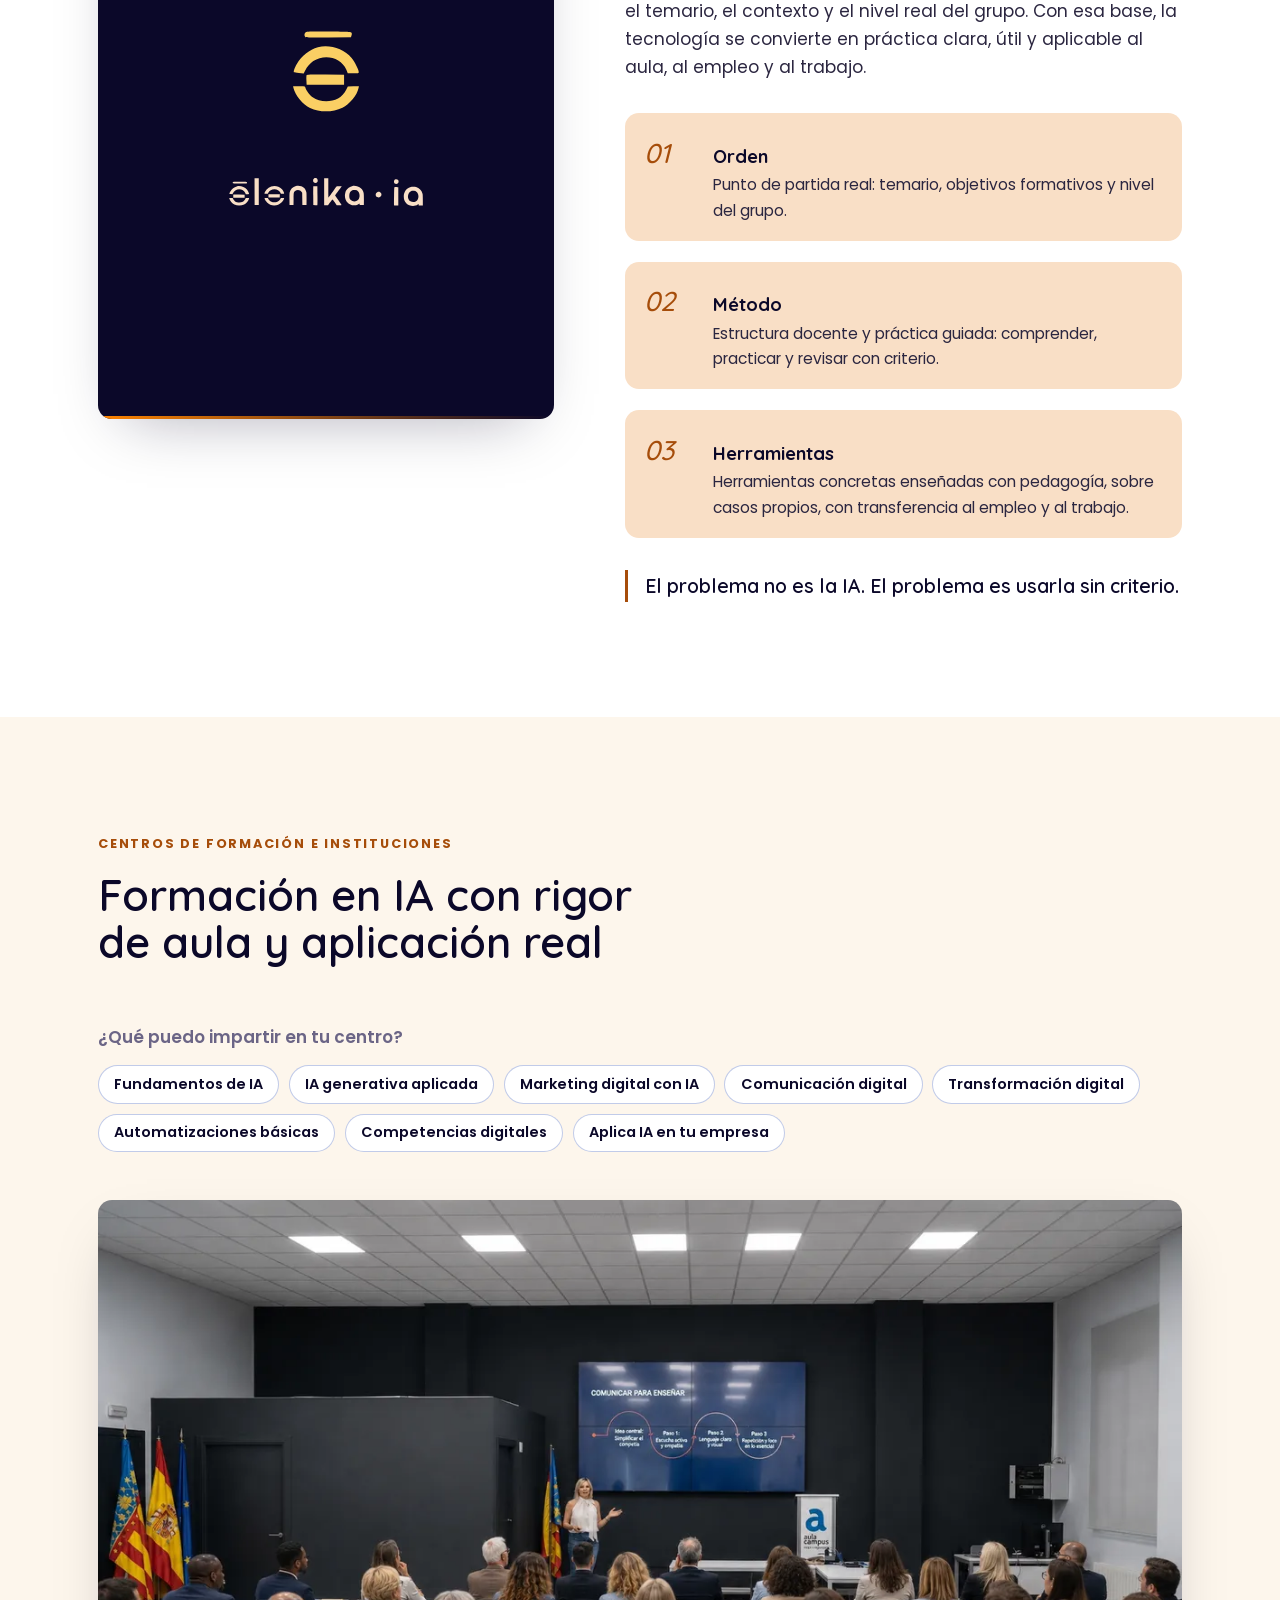
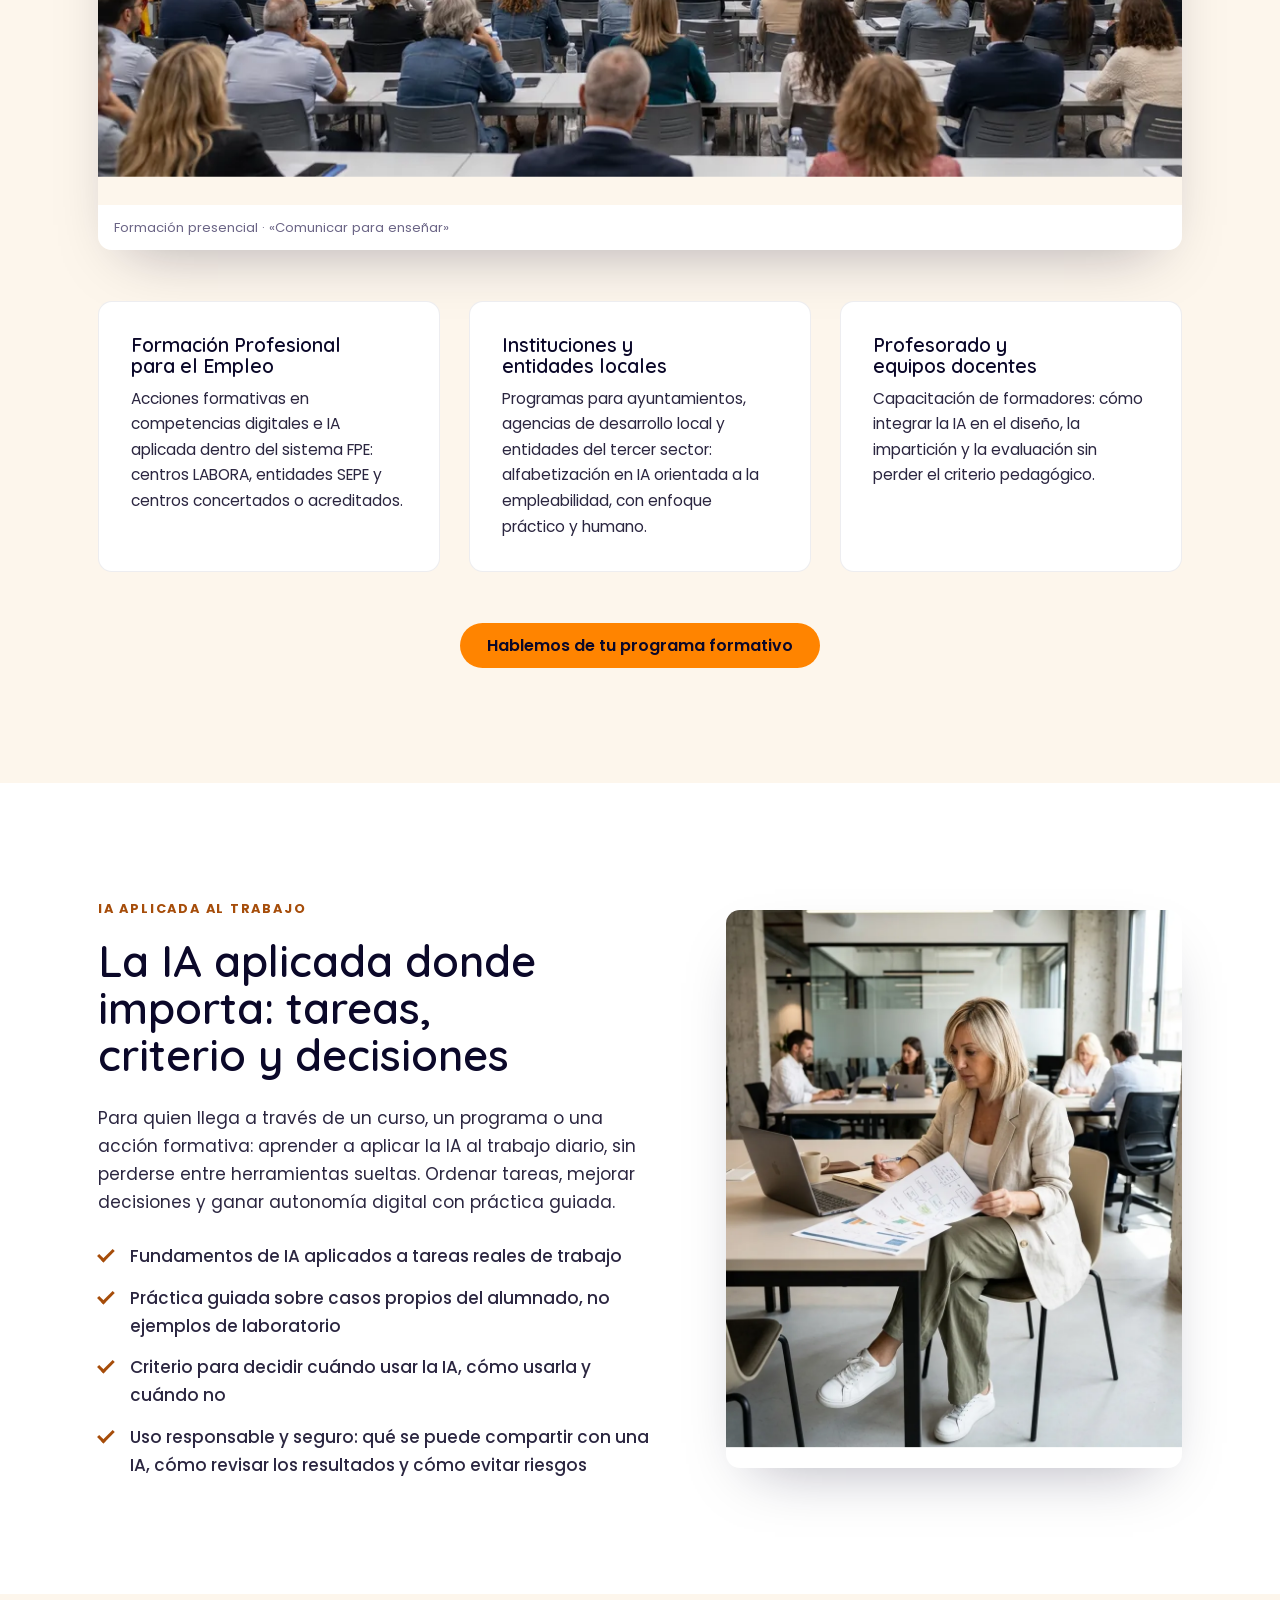
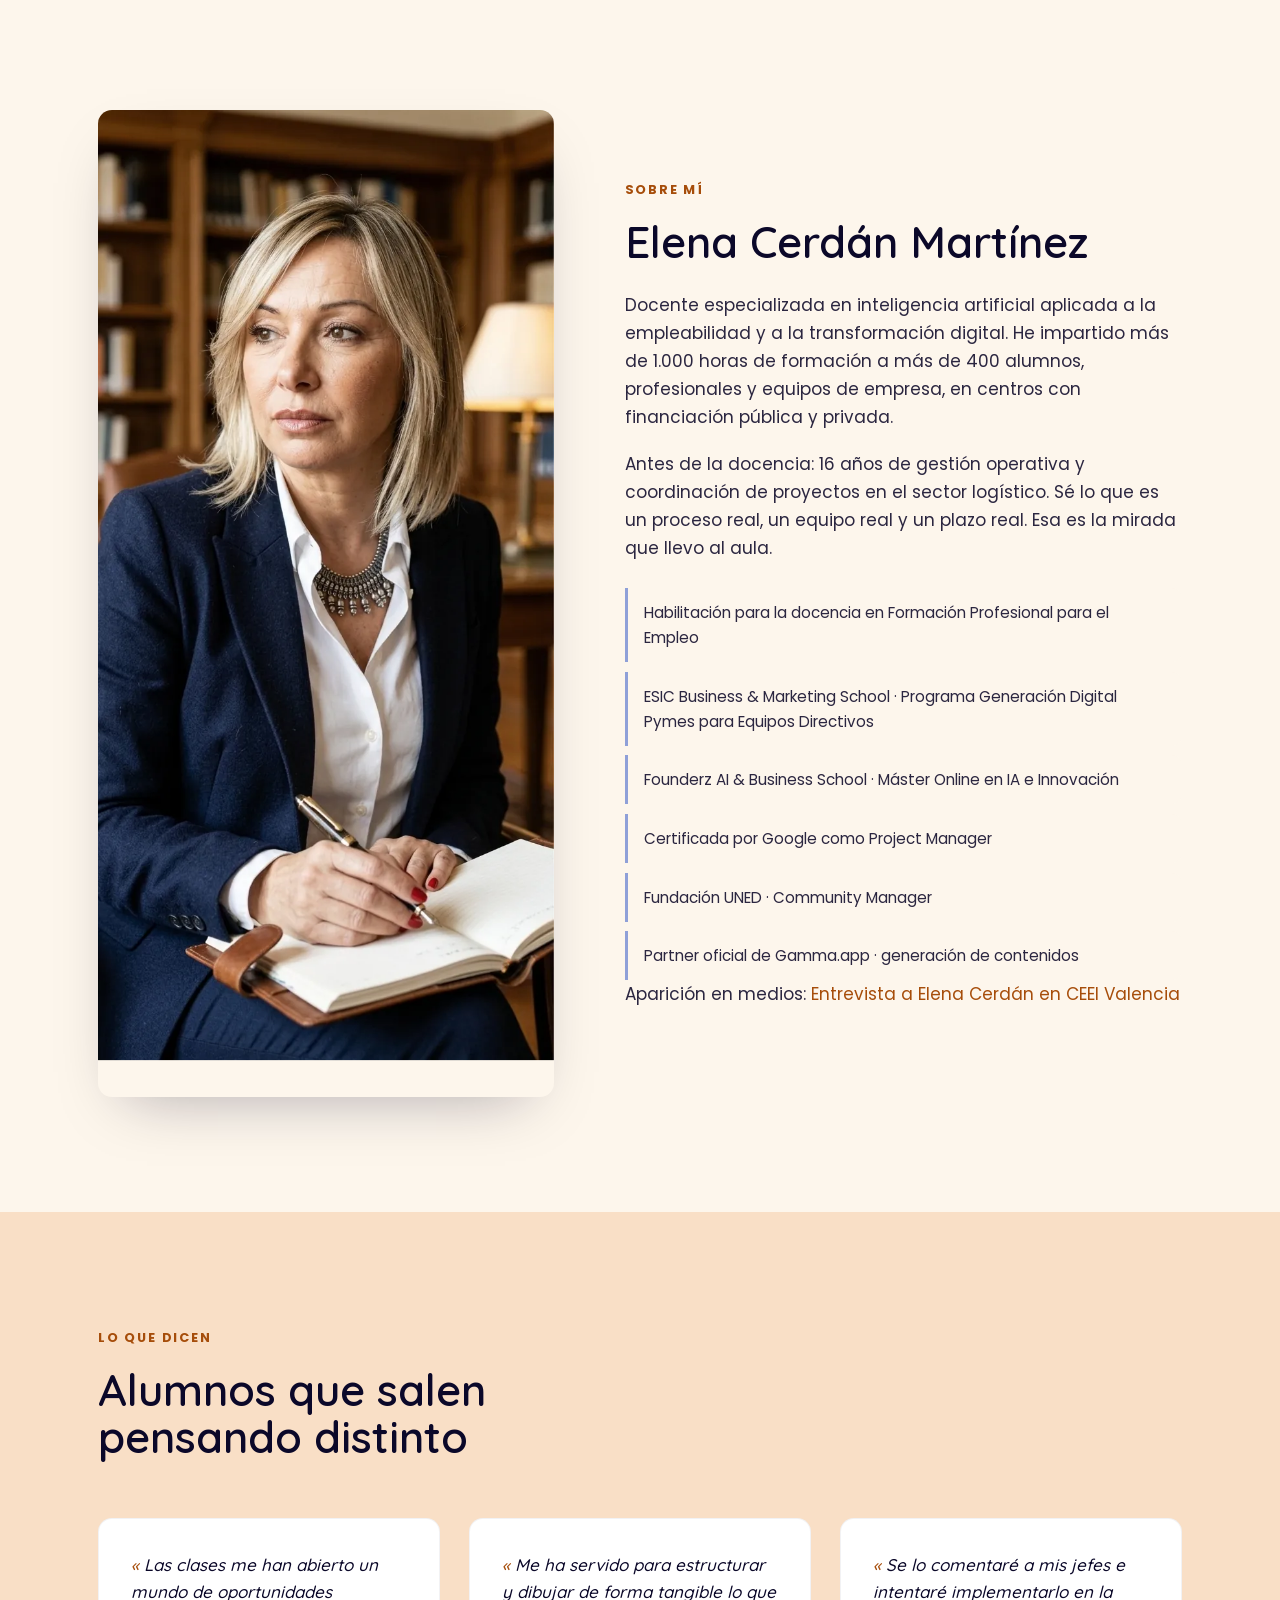
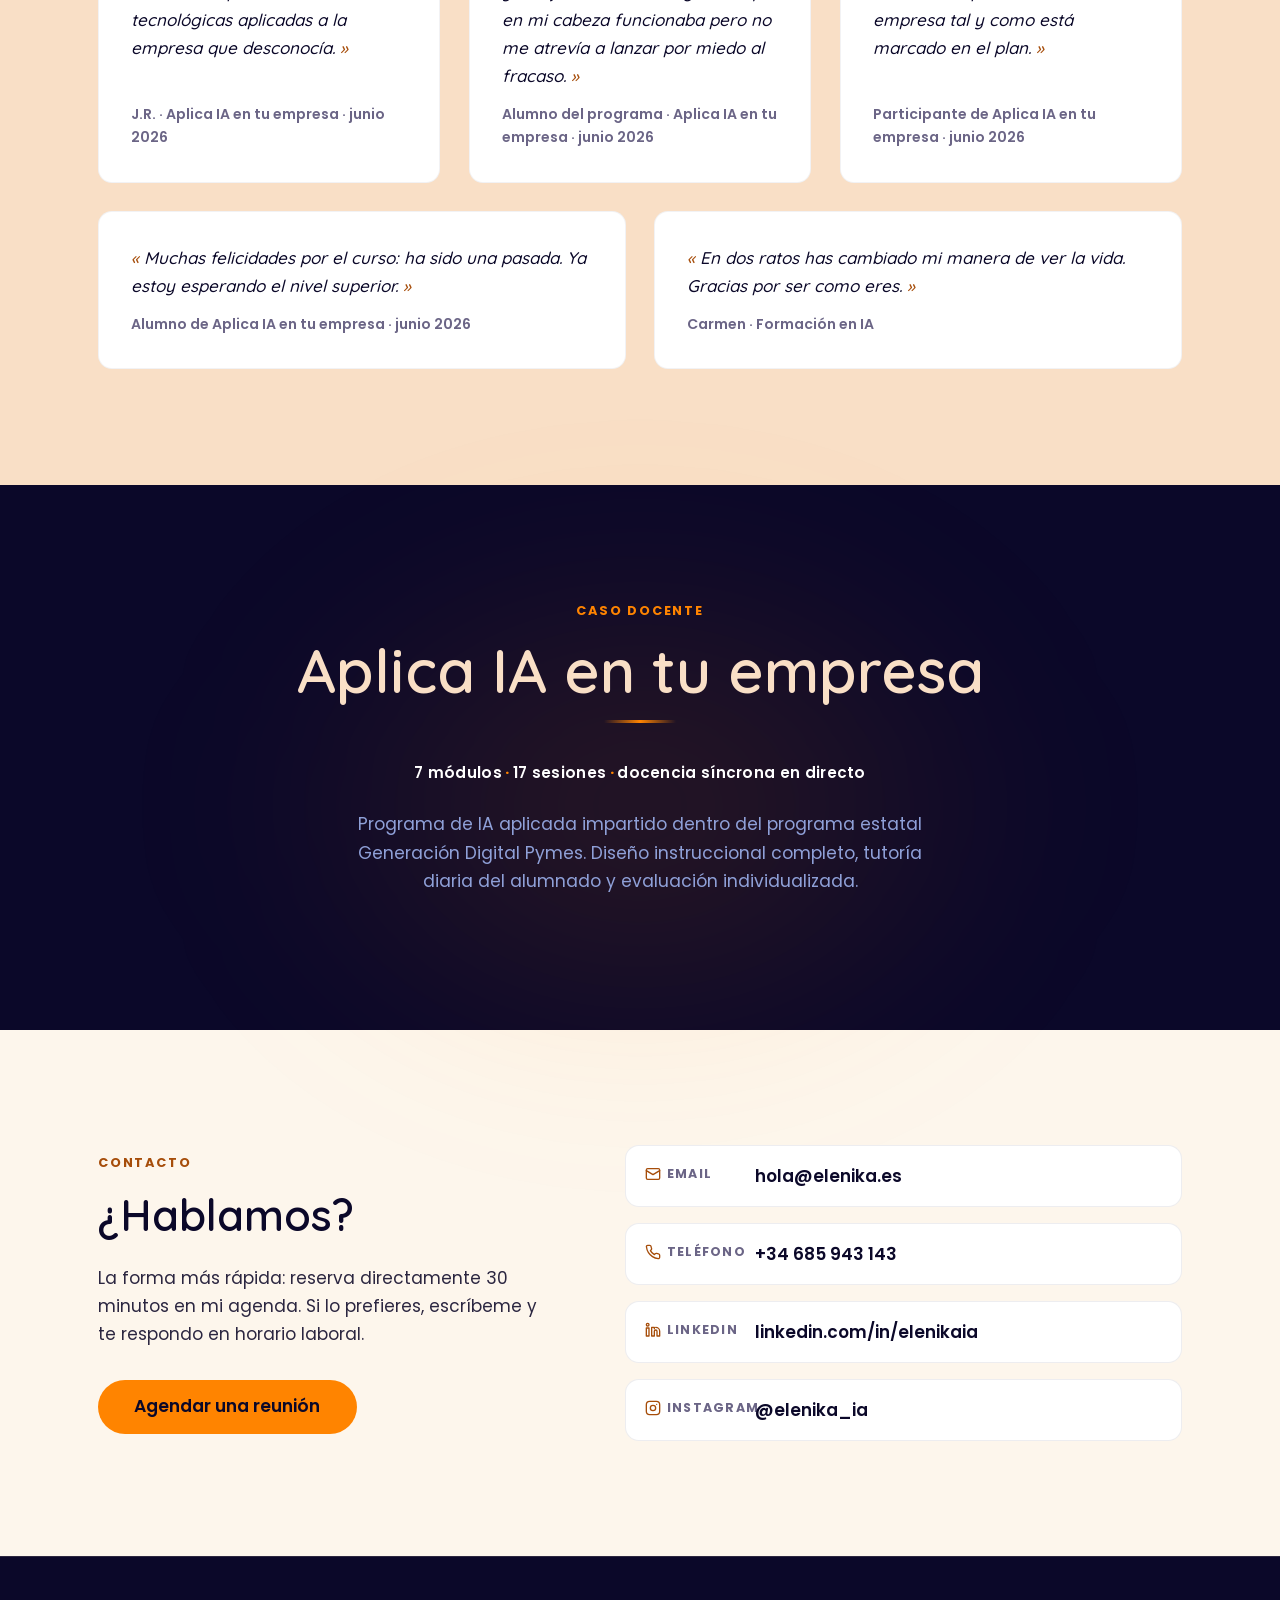
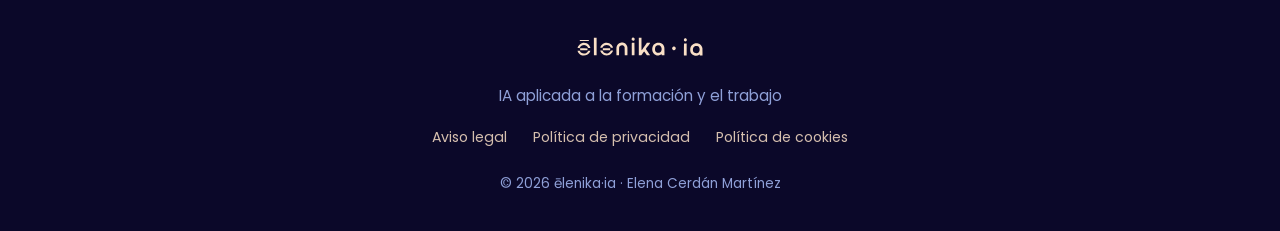
==== commit c0887ff5: "Añade CTAs de CV/experiencia/contacto en hero y entrevista CEEI en Sobre mí - Hero: sustituye Agenda" ====
--- a/index.html
+++ b/index.html
@@ -86,8 +86,9 @@
           <h1 class="hero-title" data-split="words">No enseño herramientas.<br>Enseño a <em>pensar</em> con ellas.</h1>
           <p class="hero-sub reveal">Formación FPE en fundamentos de IA, marketing digital, comunicación digital y transformación digital, con método, claridad y criterio pedagógico, para centros de formación, instituciones, docentes y alumnado.</p>
           <div class="hero-actions reveal">
-            <a href="https://calendly.com/hola-elenika/30min" target="_blank" rel="noopener" class="btn btn-primary btn-lg" data-magnetic>Agendar una reunión</a>
-            <a href="#metodo" class="link-arrow">Conocer el método</a>
+            <a href="assets/docs/Elena-Cerdan-Martinez-CV-Docente-IA.pdf" download="Elena-Cerdan-Martinez-CV-Docente-IA.pdf" class="btn btn-primary btn-lg" data-magnetic>Descargar CV docente</a>
+            <a href="#sobre-mi" class="link-arrow">Ver experiencia docente</a>
+            <a href="#contacto" class="link-arrow">Contactar</a>
           </div>
           <dl class="hero-stats reveal">
             <div><dt data-count="1000">0</dt><dd>horas de formación impartidas</dd></div>
@@ -203,6 +204,7 @@
             <li class="reveal">Fundación UNED · Community Manager</li>
             <li class="reveal">Partner oficial de Gamma.app · generación de contenidos</li>
           </ul>
+          <p class="reveal">Aparición en medios: <a href="https://ceeivalencia.emprenemjunts.es/?n=32394&op=8" target="_blank" rel="noopener noreferrer">Entrevista a Elena Cerdán en CEEI Valencia</a></p>
         </div>
       </div>
     </section>
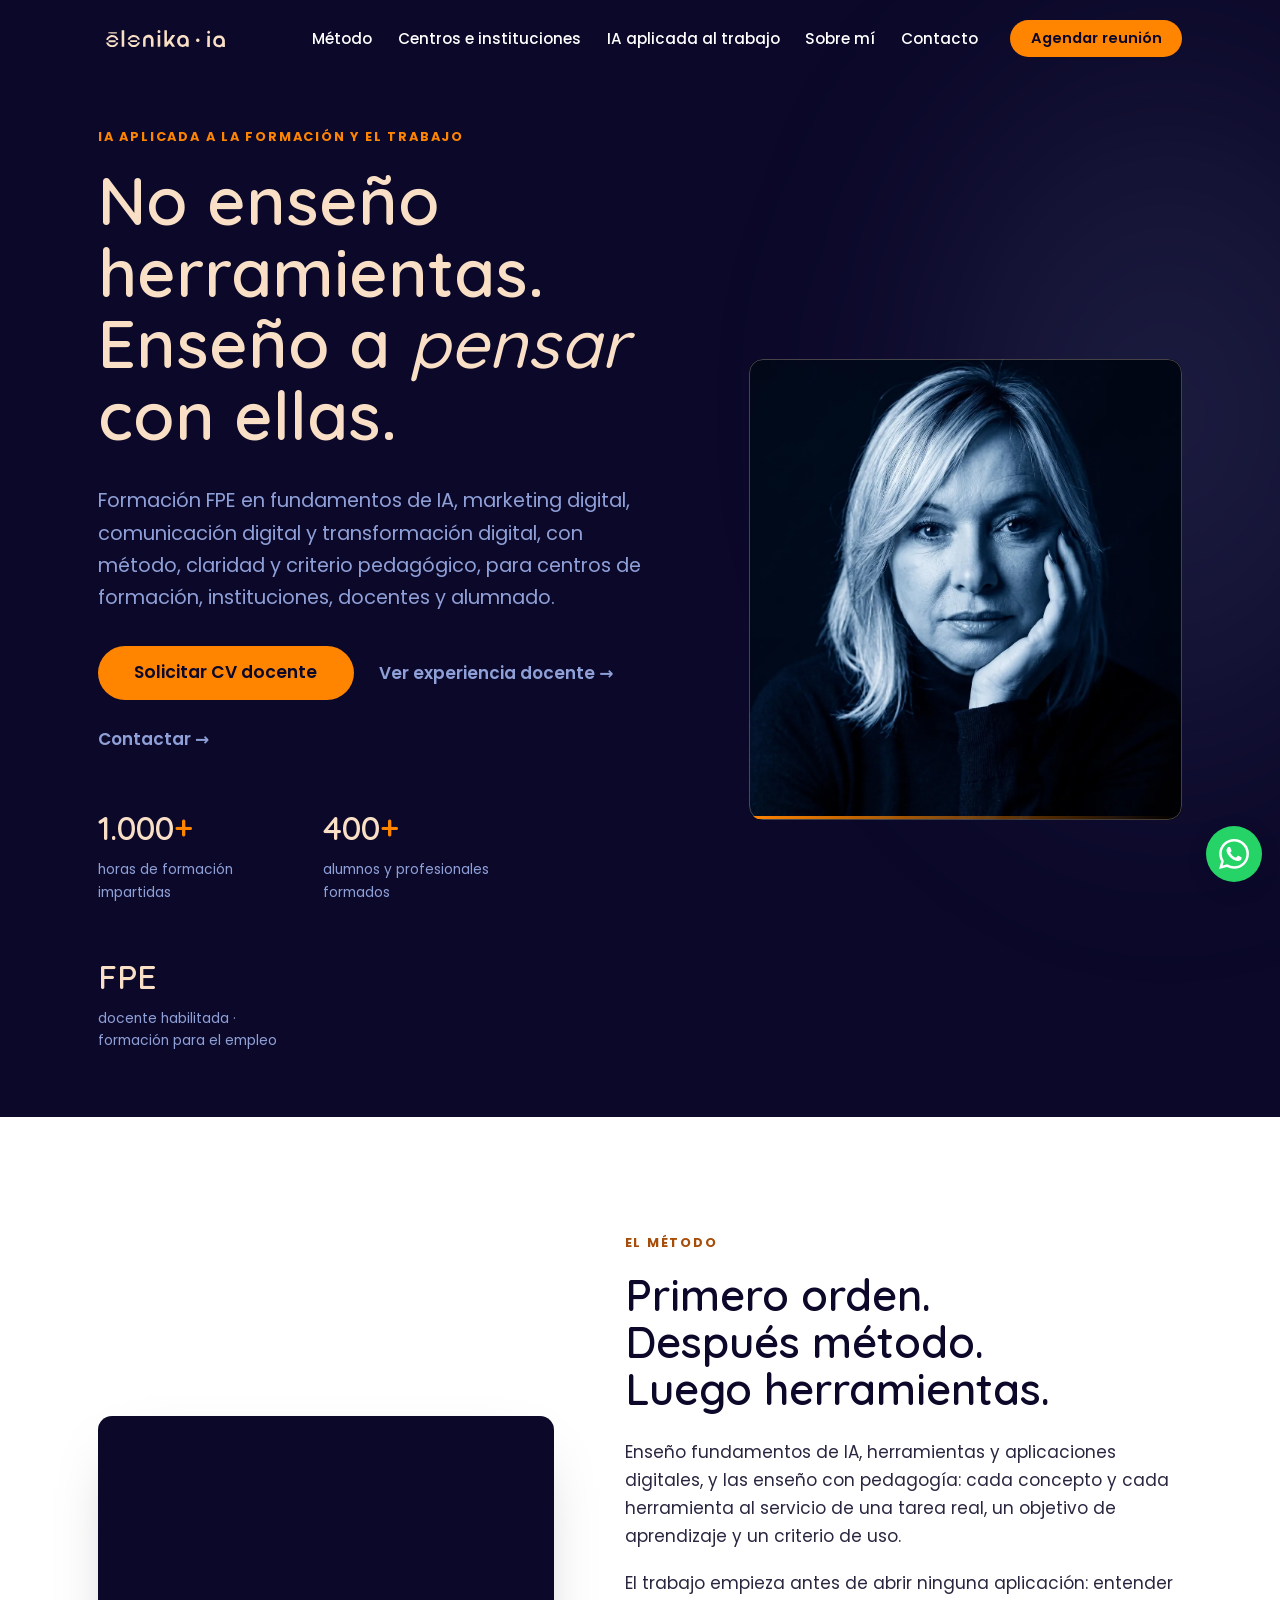
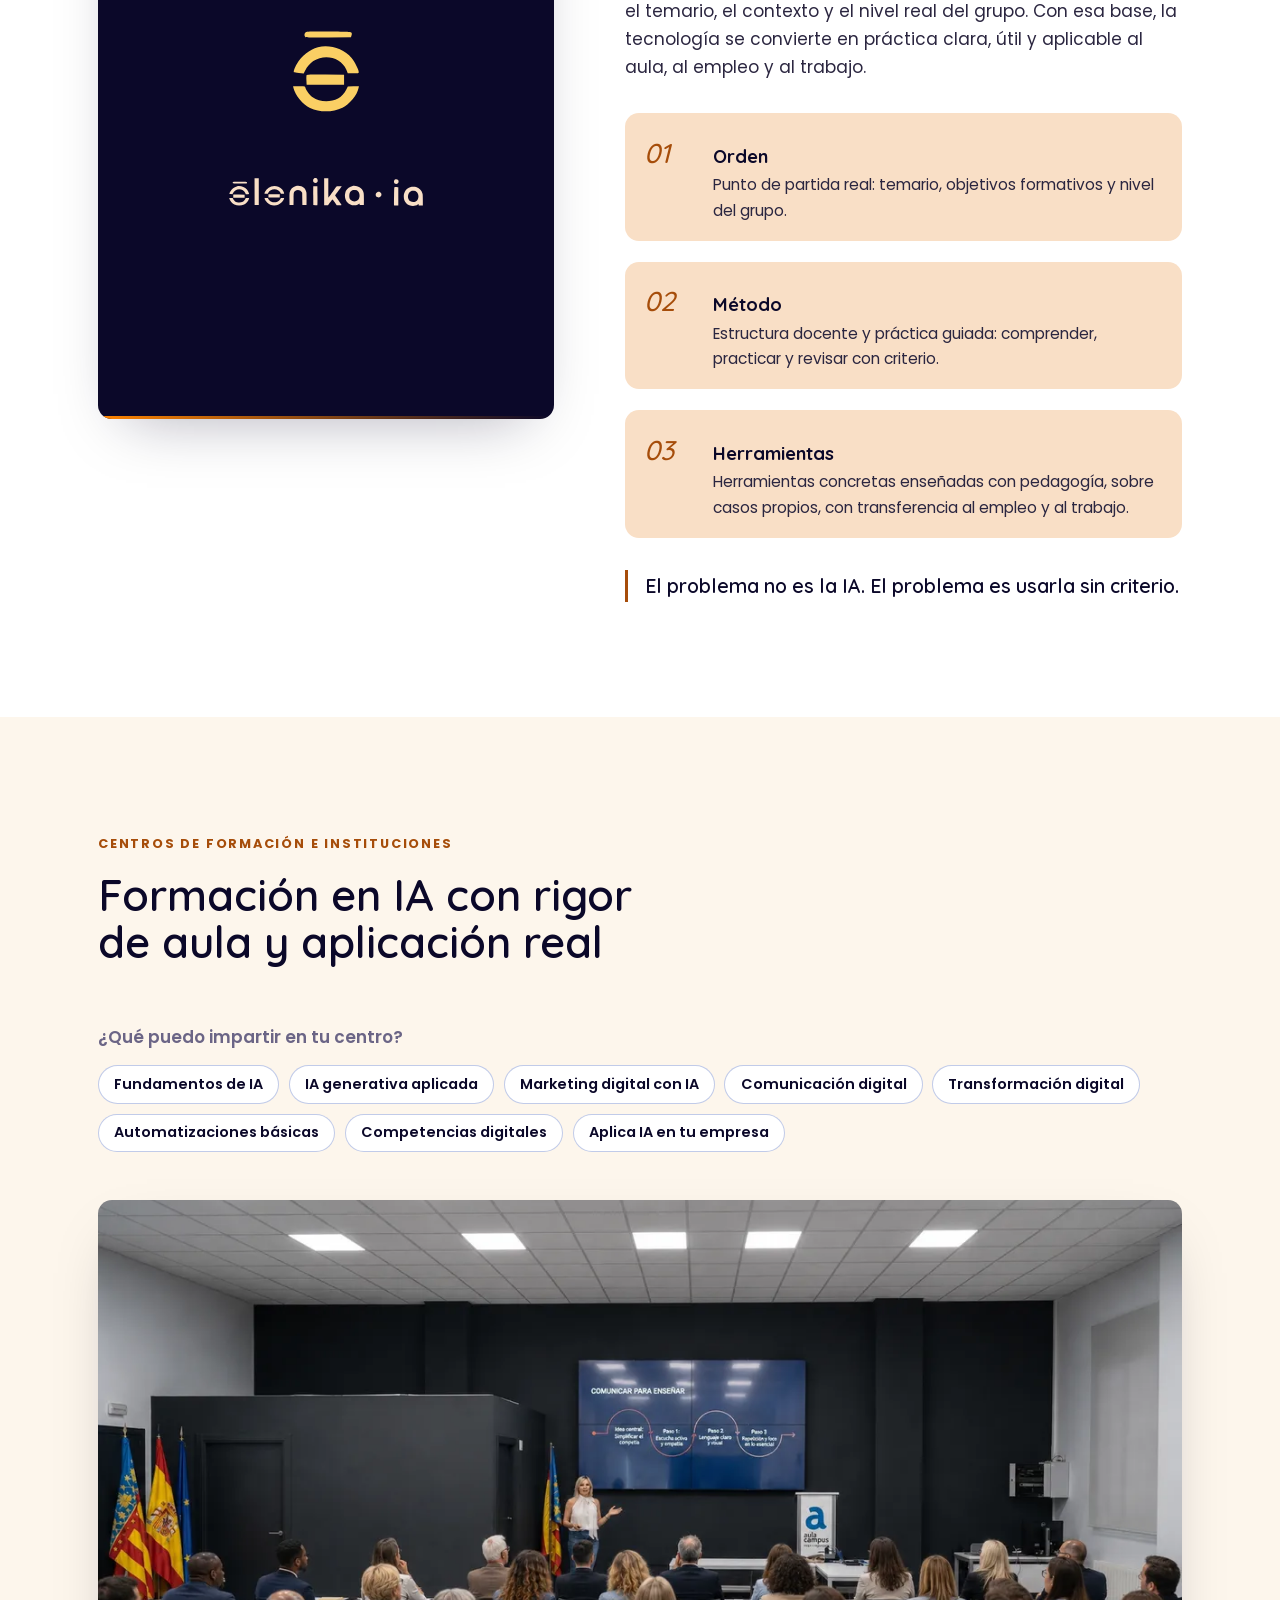
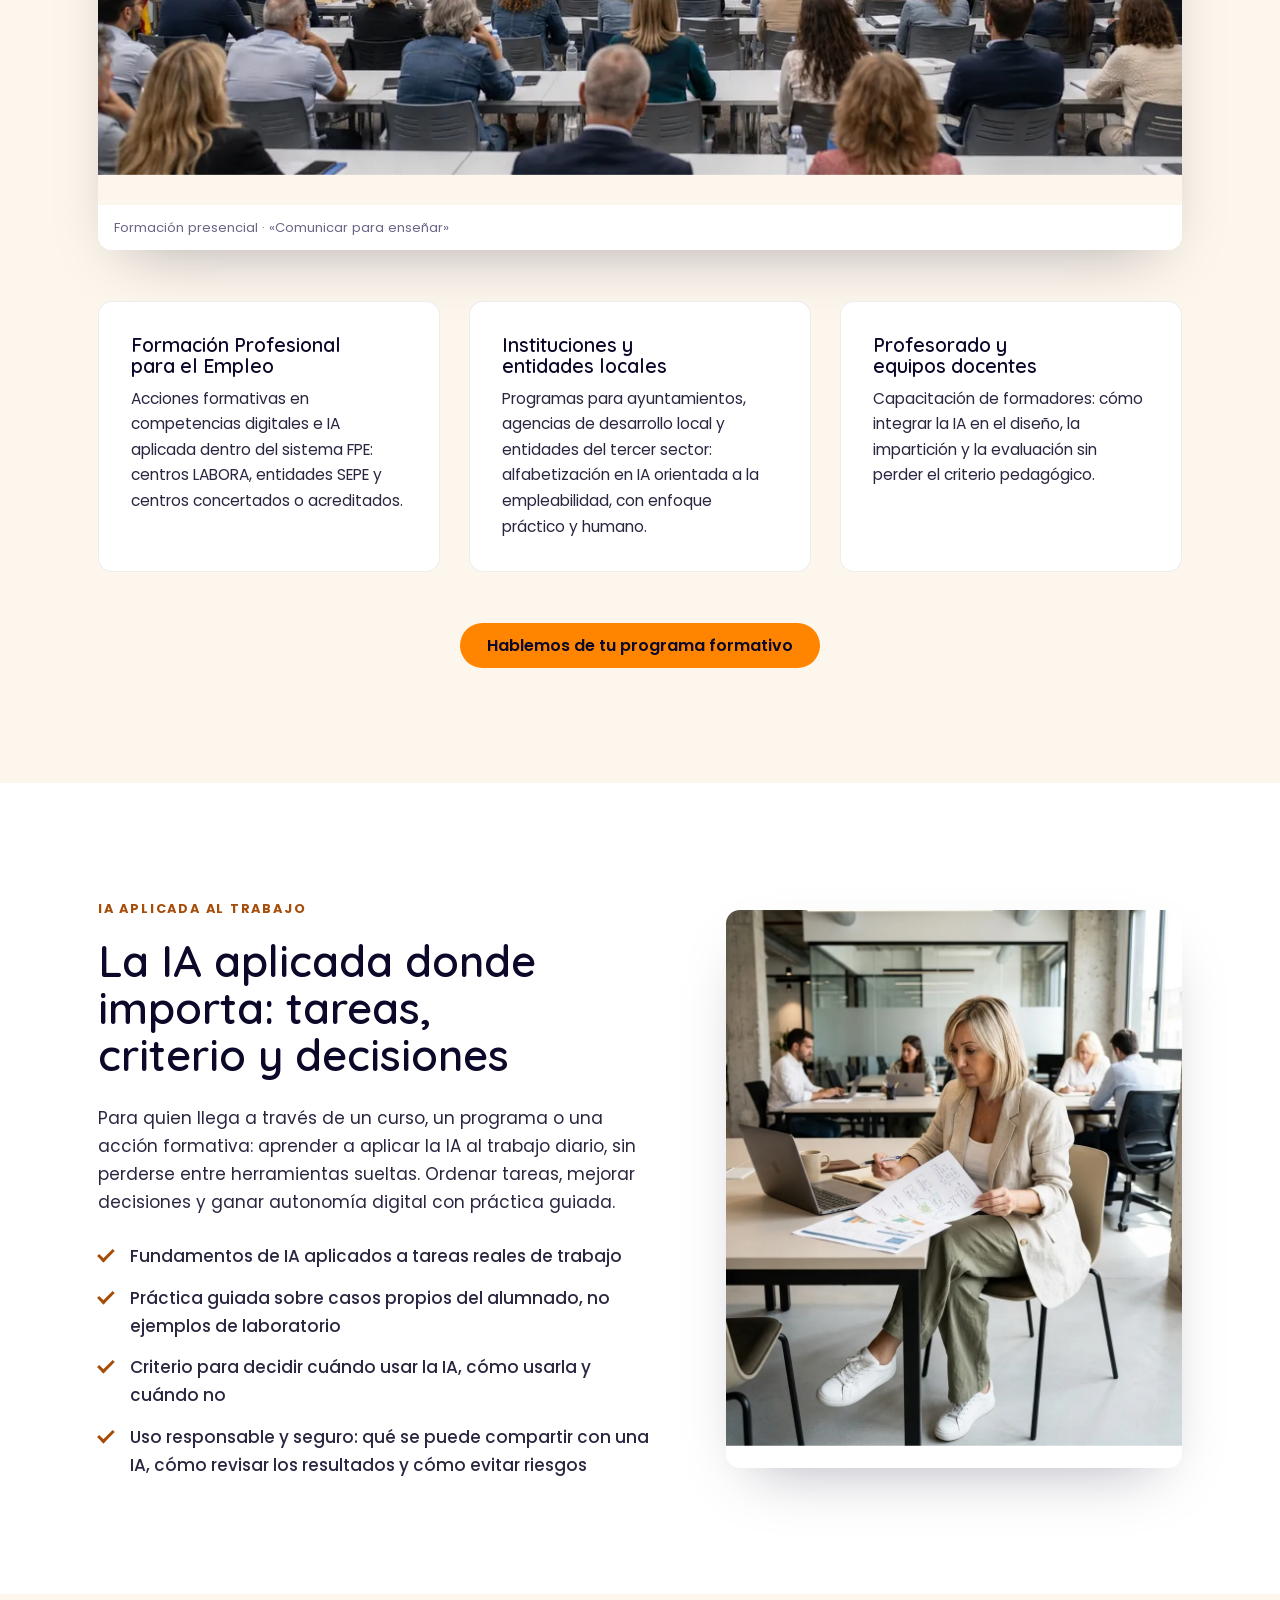
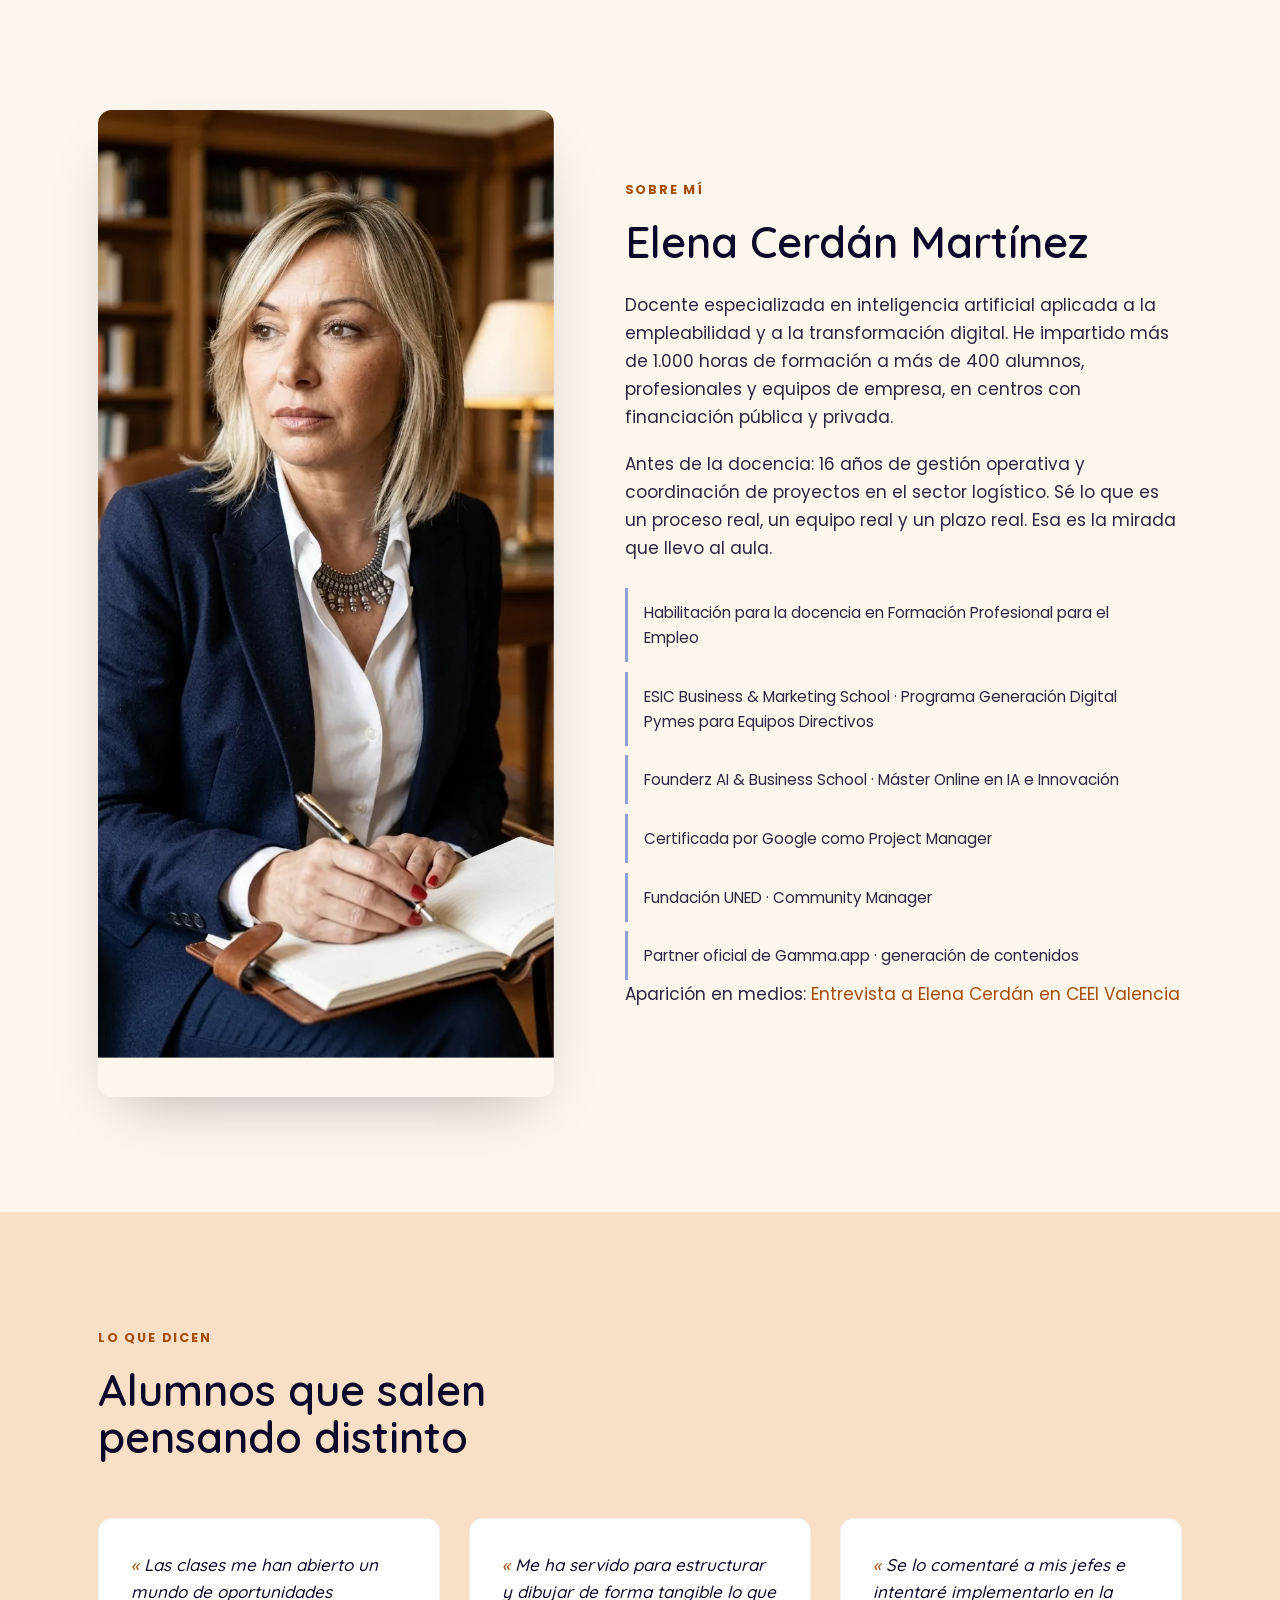
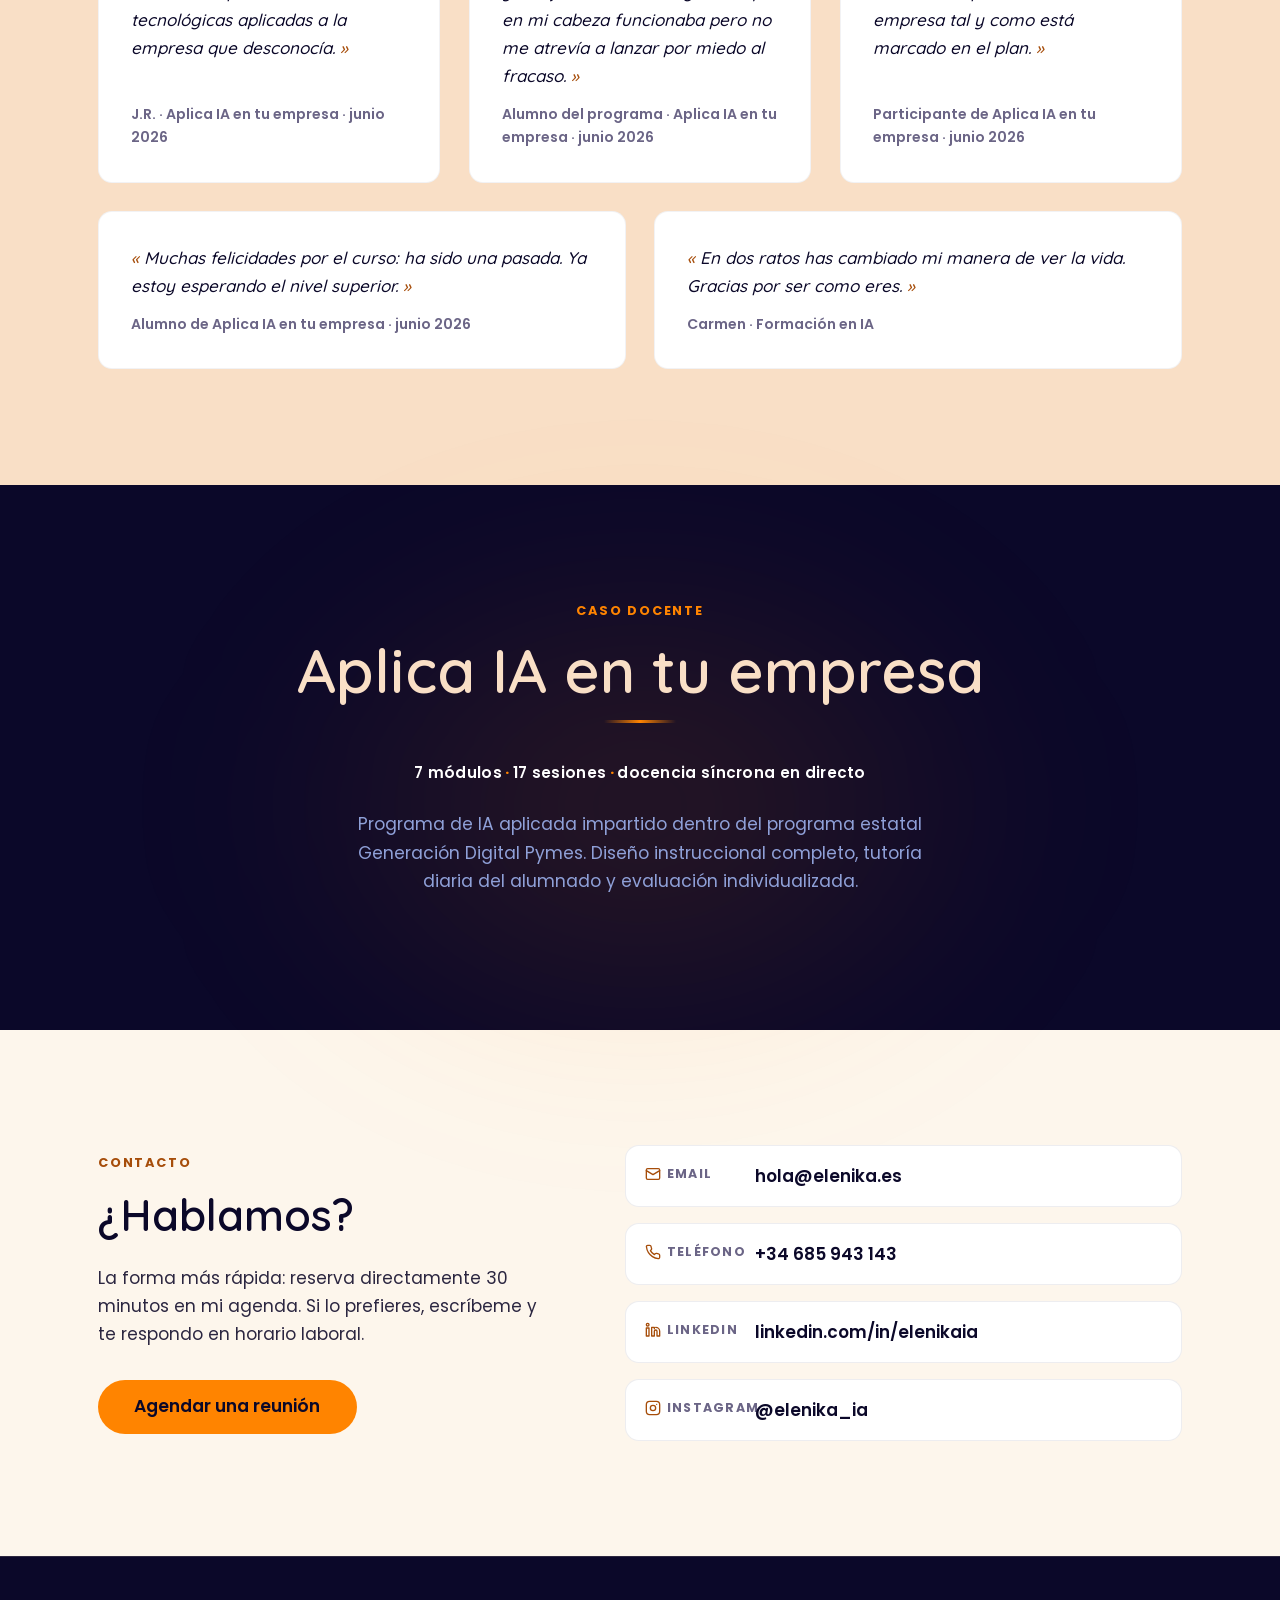
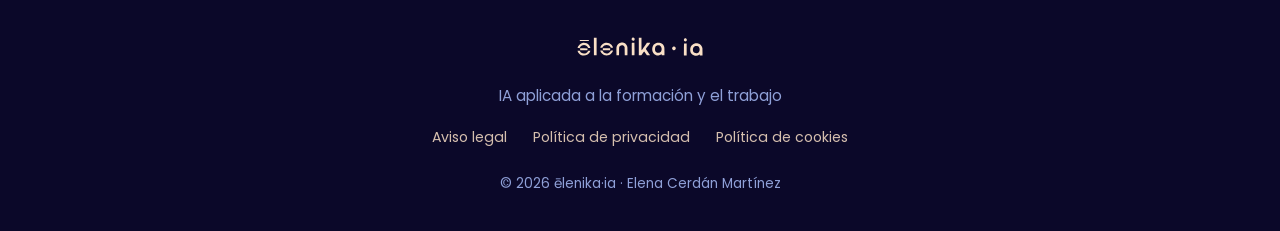
==== commit 7704a0de: "Merge: CV por solicitud en vez de descarga directa (privacidad) Co-Authored-By: Claude Fable 5 <nore" ====
--- a/index.html
+++ b/index.html
@@ -86,7 +86,7 @@
           <h1 class="hero-title" data-split="words">No enseño herramientas.<br>Enseño a <em>pensar</em> con ellas.</h1>
           <p class="hero-sub reveal">Formación FPE en fundamentos de IA, marketing digital, comunicación digital y transformación digital, con método, claridad y criterio pedagógico, para centros de formación, instituciones, docentes y alumnado.</p>
           <div class="hero-actions reveal">
-            <a href="assets/docs/Elena-Cerdan-Martinez-CV-Docente-IA.pdf" download="Elena-Cerdan-Martinez-CV-Docente-IA.pdf" class="btn btn-primary btn-lg" data-magnetic>Descargar CV docente</a>
+            <a href="mailto:hola@elenika.es?subject=Solicitud%20de%20CV%20docente%20-%20elenika.es&body=Hola%20Elena%2C%0A%0ATe%20escribo%20desde%20tu%20web%20para%20solicitar%20tu%20CV%20docente.%0A%0ACentro%20o%20entidad%3A%0APrograma%20o%20motivo%20de%20la%20consulta%3A%0A%0AGracias." class="btn btn-primary btn-lg" data-magnetic>Solicitar CV docente</a>
             <a href="#sobre-mi" class="link-arrow">Ver experiencia docente</a>
             <a href="#contacto" class="link-arrow">Contactar</a>
           </div>
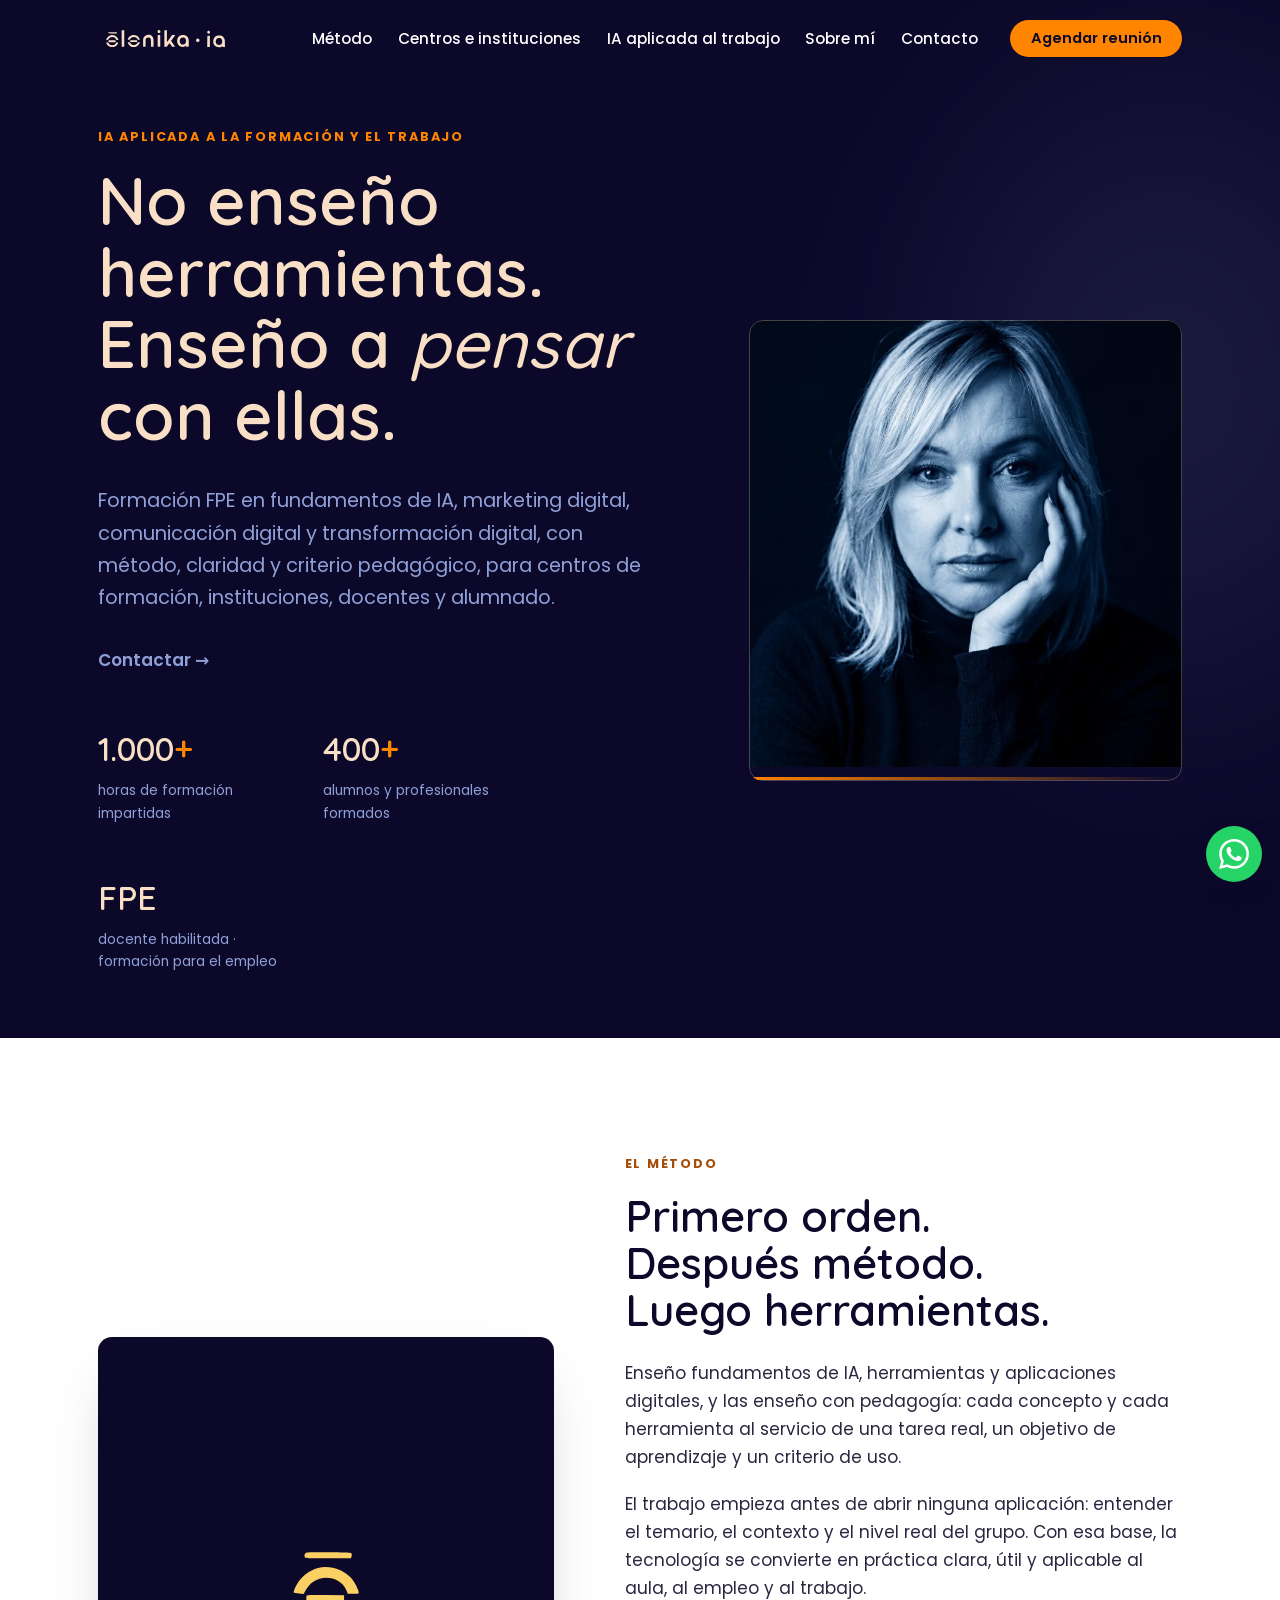
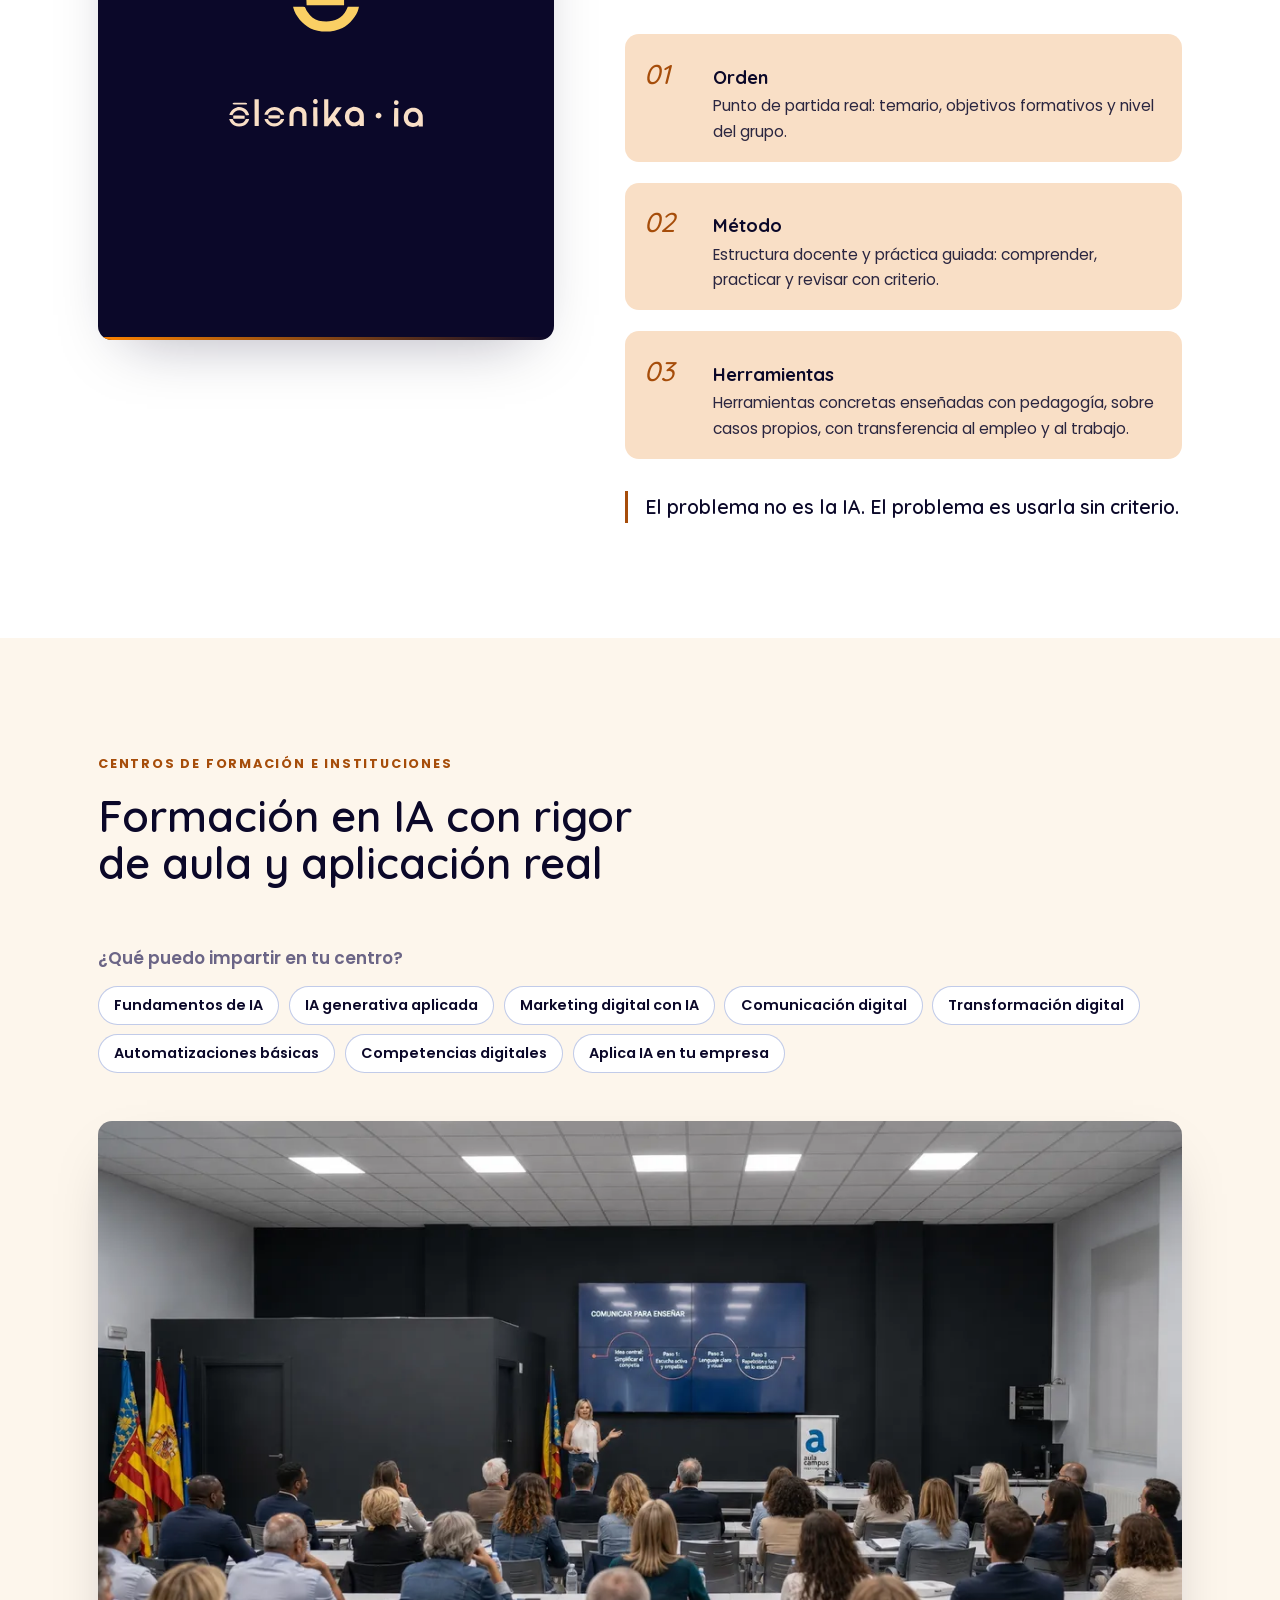
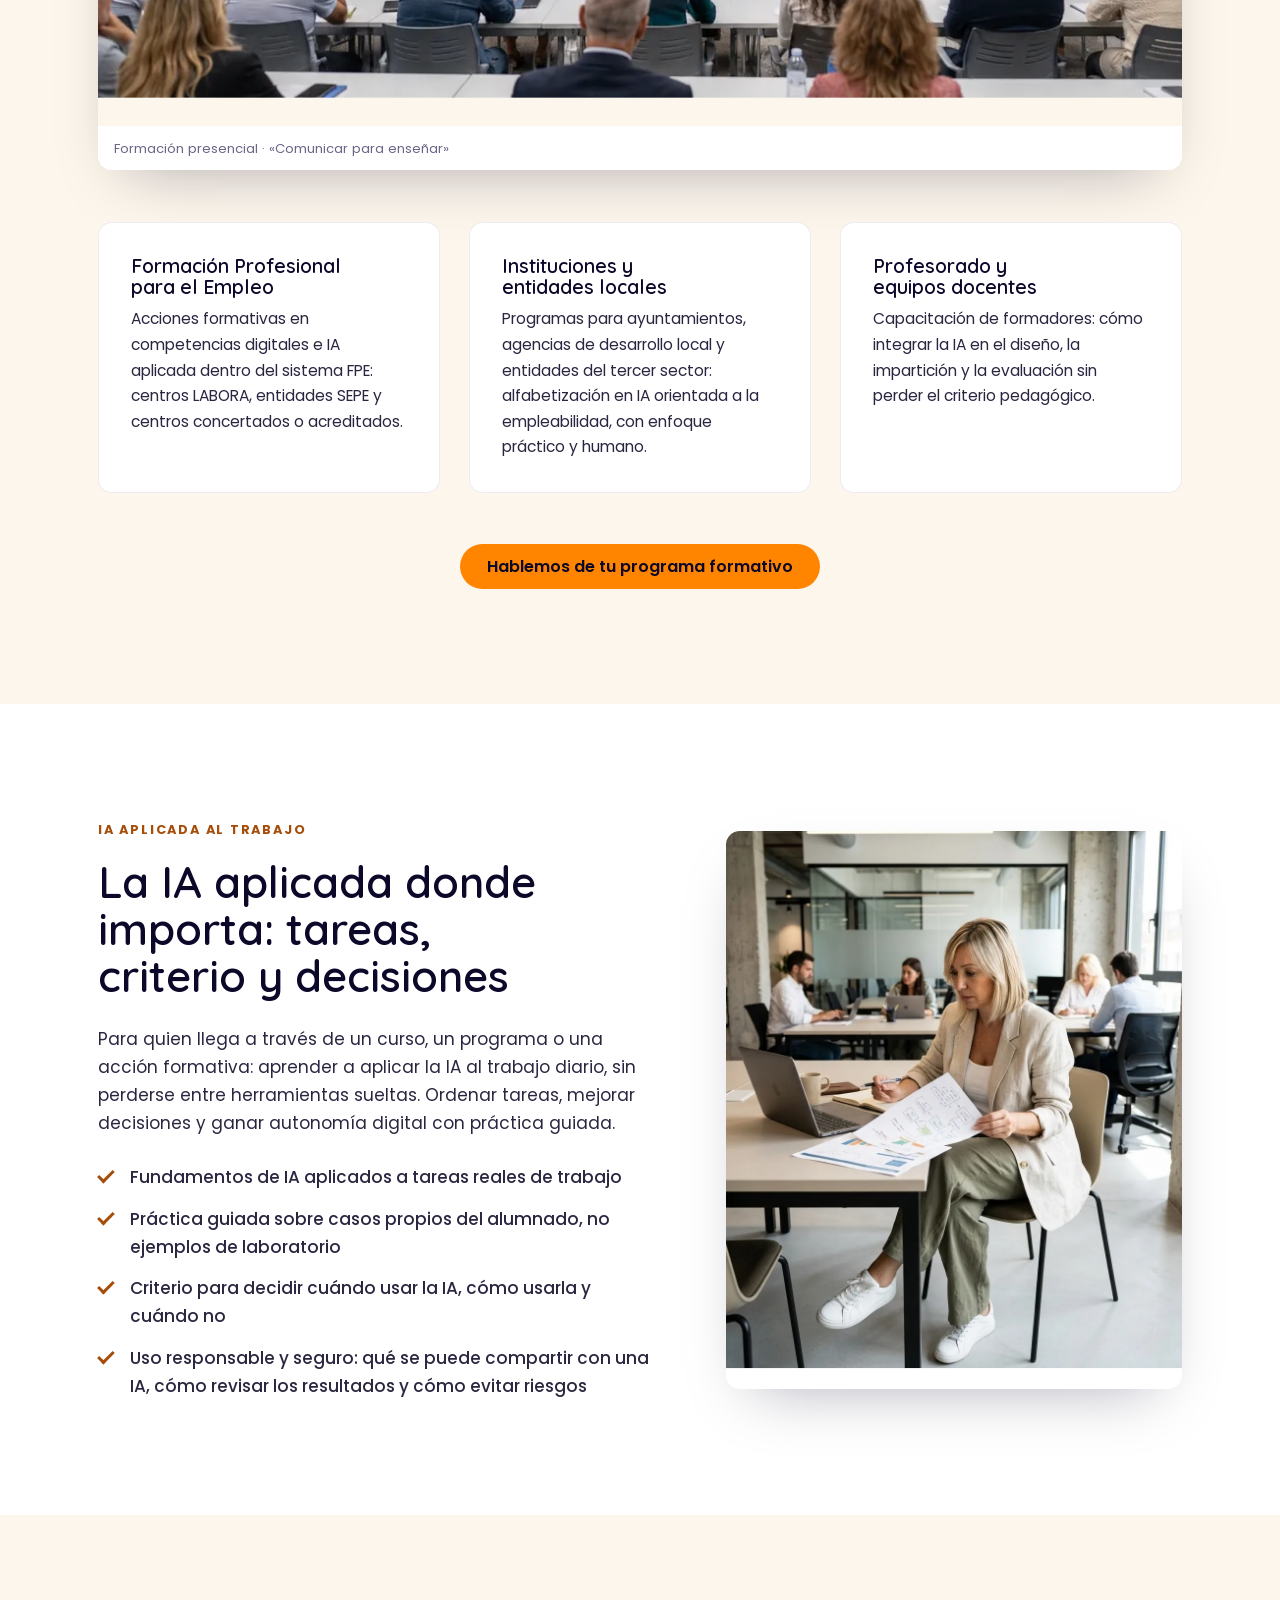
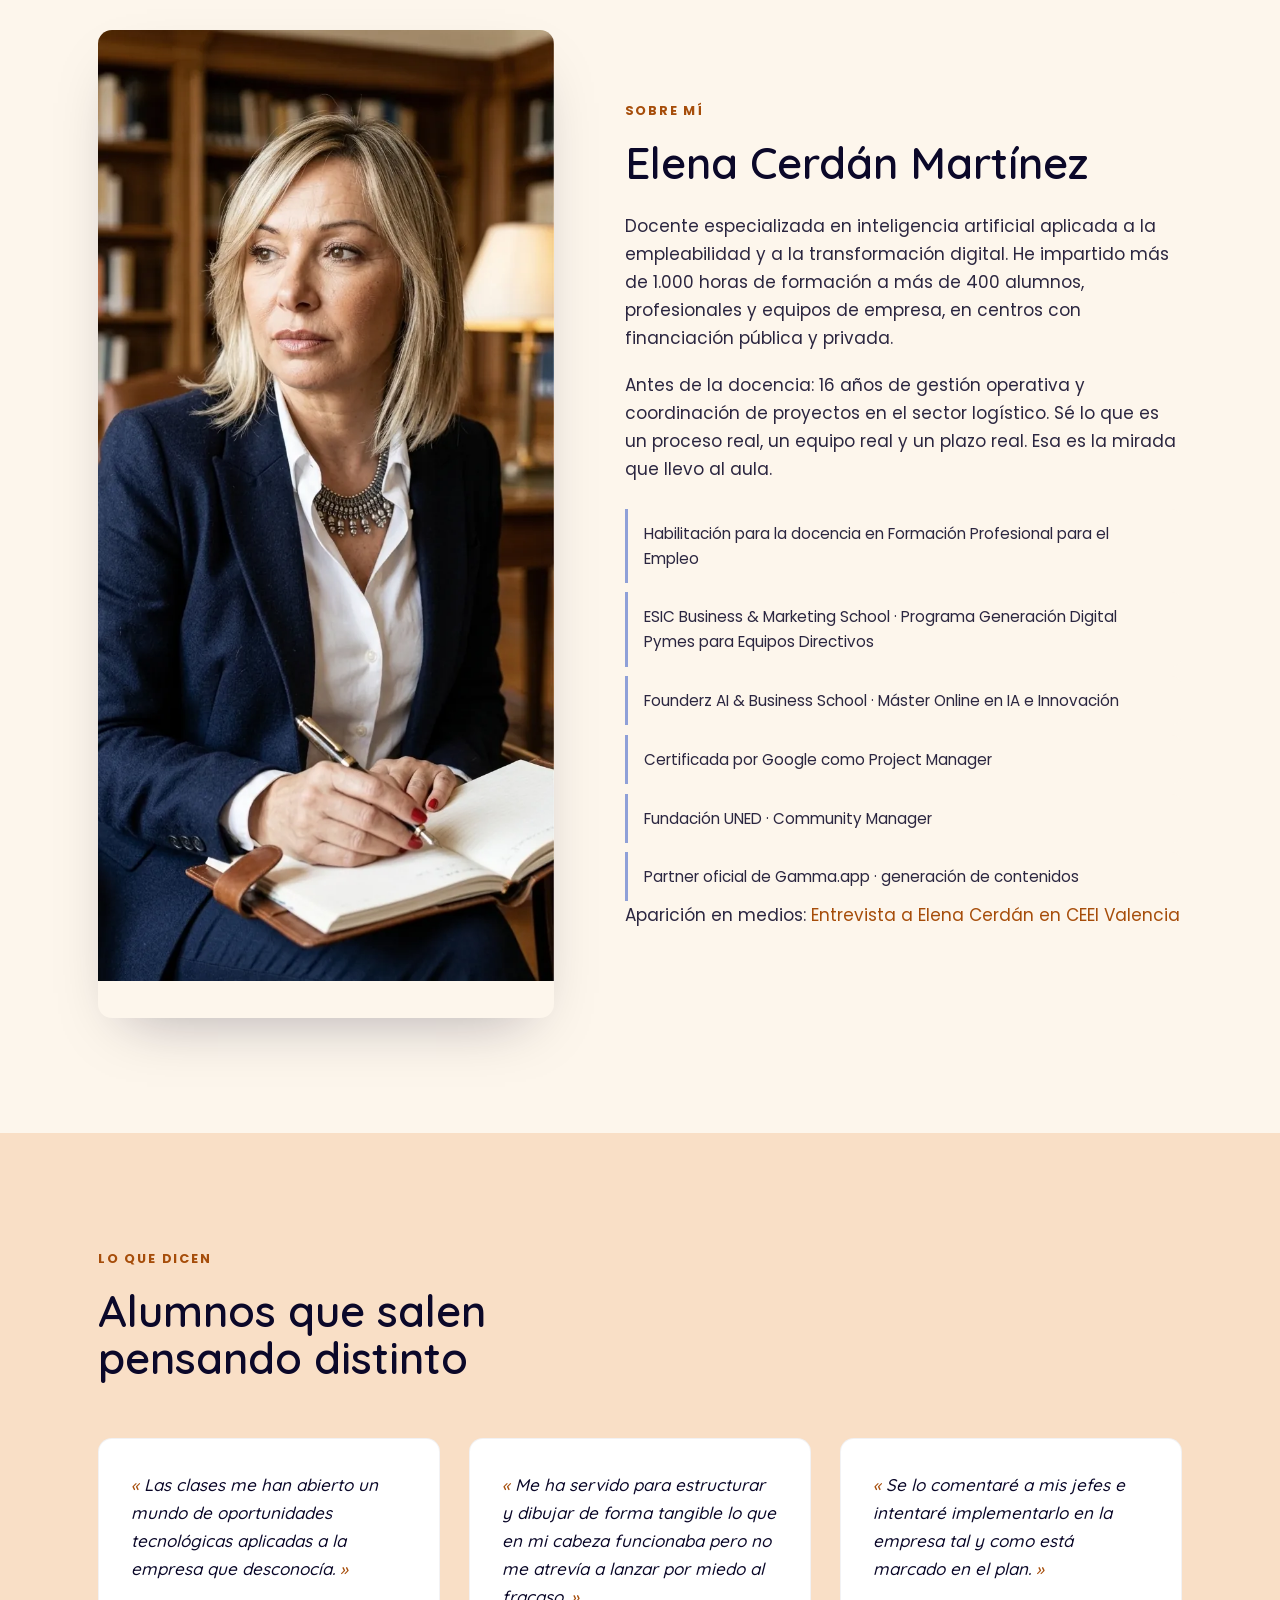
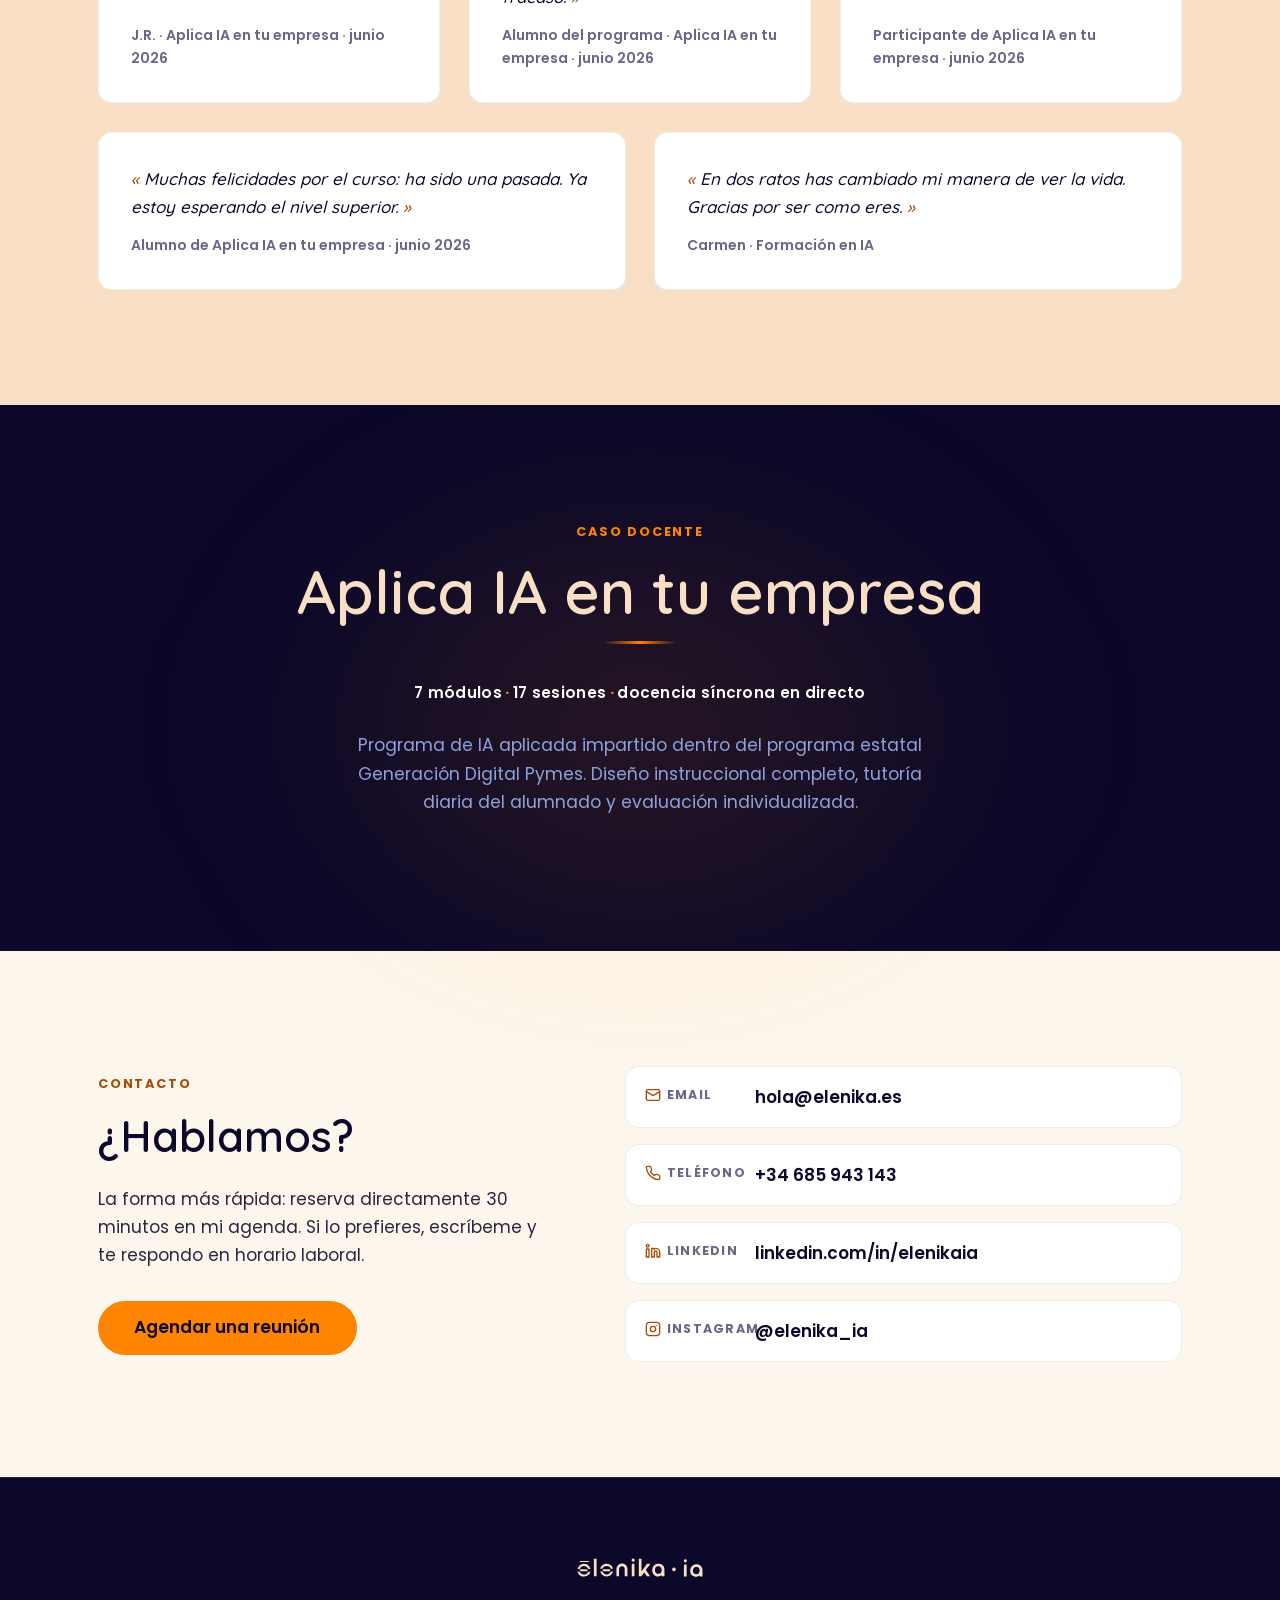
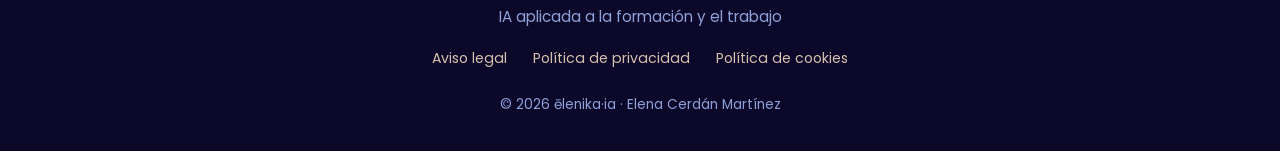
==== commit ec5bf240: "Retira los CTAs de CV y experiencia docente del hero, deja solo Contactar Co-Authored-By: Claude Fab" ====
--- a/index.html
+++ b/index.html
@@ -86,8 +86,6 @@
           <h1 class="hero-title" data-split="words">No enseño herramientas.<br>Enseño a <em>pensar</em> con ellas.</h1>
           <p class="hero-sub reveal">Formación FPE en fundamentos de IA, marketing digital, comunicación digital y transformación digital, con método, claridad y criterio pedagógico, para centros de formación, instituciones, docentes y alumnado.</p>
           <div class="hero-actions reveal">
-            <a href="mailto:hola@elenika.es?subject=Solicitud%20de%20CV%20docente%20-%20elenika.es&body=Hola%20Elena%2C%0A%0ATe%20escribo%20desde%20tu%20web%20para%20solicitar%20tu%20CV%20docente.%0A%0ACentro%20o%20entidad%3A%0APrograma%20o%20motivo%20de%20la%20consulta%3A%0A%0AGracias." class="btn btn-primary btn-lg" data-magnetic>Solicitar CV docente</a>
-            <a href="#sobre-mi" class="link-arrow">Ver experiencia docente</a>
             <a href="#contacto" class="link-arrow">Contactar</a>
           </div>
           <dl class="hero-stats reveal">
